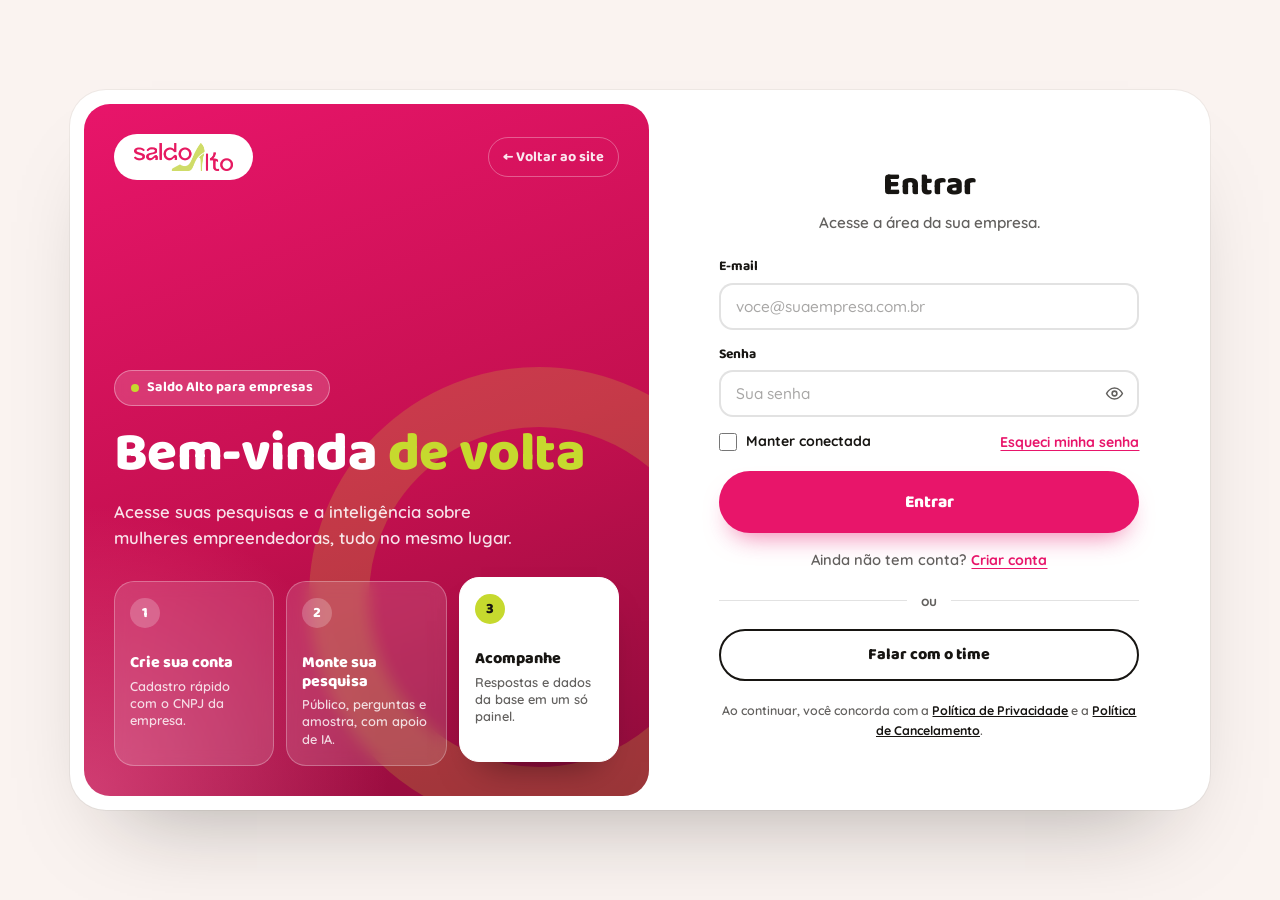
==== criar-pesquisa.html @ 434a43e1 "Área da empresa: login, cadastro, painel e wizard Área da empresa: login, cadastro, painel e wizard" ====
<!DOCTYPE html>
<html lang="pt-BR">
<head>
<meta charset="UTF-8">
<meta name="viewport" content="width=device-width, initial-scale=1.0">
<title>Criar pesquisa — Saldo Alto para Empresas</title>
<meta name="description" content="Monte sua pesquisa com mulheres empreendedoras em poucos passos: objetivo, público, amostra, perguntas e materiais.">
<link rel="preconnect" href="https://fonts.googleapis.com">
<link rel="preconnect" href="https://fonts.gstatic.com" crossorigin>
<link href="https://fonts.googleapis.com/css2?family=Baloo+2:wght@500;600;700;800&family=Quicksand:wght@400;500;600;700&display=swap" rel="stylesheet">
<link rel="stylesheet" href="sa-app.css">
<style>
  :root{
    --pink:#E8156A; --pink-dark:#C4104F; --pink-soft:rgba(232,21,106,0.08); --pink-tint:#FDEBF3;
    --lime:#C6D92E; --lime-dark:#A9BC1F; --lime-soft:rgba(198,217,46,0.22);
    --cream:#FAF3F0; --card:#FFFFFF; --ink:#171512; --ink-soft:rgba(23,21,18,0.68); --line:rgba(23,21,18,0.1);
    --display:'Baloo 2',sans-serif; --body:'Quicksand',sans-serif; --radius:22px;
    --shadow:0 14px 30px -20px rgba(23,21,18,0.22);
    --topbar-h:65px;
  }
  *{box-sizing:border-box; margin:0; padding:0;}
  html{scroll-behavior:smooth;}
  body{background:var(--cream); color:var(--ink); font-family:var(--body); font-weight:500; line-height:1.55; -webkit-font-smoothing:antialiased;}
  img,svg{display:block; max-width:100%;}
  button{font-family:inherit; color:inherit; cursor:pointer;}
  input,textarea,select{font-family:inherit; color:inherit;}
  a{color:inherit;}
  .ic{width:1.15em; height:1.15em; flex-shrink:0;}
  :focus-visible{outline:3px solid var(--lime-dark); outline-offset:2px;}
  @media (prefers-reduced-motion: reduce){ *{animation-duration:0.001ms !important; animation-iteration-count:1 !important; transition-duration:0.001ms !important; scroll-behavior:auto !important;} }

  /* ---------- botões (mesmo padrão das landings) ---------- */
  .btn-primary{background:var(--pink); color:#fff; font-family:var(--display); font-weight:700; font-size:1.02rem; padding:14px 28px; border:none; border-radius:100px; text-decoration:none; display:inline-flex; align-items:center; justify-content:center; gap:8px; transition:transform .15s, background .2s, opacity .2s; box-shadow:0 10px 24px -10px rgba(232,21,106,0.55);}
  .btn-primary:hover:not(:disabled){background:var(--pink-dark); transform:translateY(-2px);}
  .btn-primary:disabled{opacity:.38; cursor:not-allowed; box-shadow:none;}
  .btn-ghost{background:transparent; border:2px solid var(--ink); color:var(--ink); font-family:var(--display); font-weight:700; font-size:1rem; padding:11px 24px; border-radius:100px; text-decoration:none; display:inline-flex; align-items:center; gap:8px; transition:background .2s, color .2s;}
  .btn-ghost:hover{background:var(--ink); color:var(--cream);}
  .btn-quiet{background:none; border:none; font-family:var(--display); font-weight:700; font-size:.95rem; color:var(--ink-soft); padding:8px 10px; border-radius:100px; display:inline-flex; align-items:center; gap:6px; transition:color .2s, background .2s;}
  .btn-quiet:hover{color:var(--pink); background:var(--pink-soft);}
  .btn-ai{background:var(--ink); color:var(--lime); font-family:var(--display); font-weight:700; font-size:.98rem; padding:12px 22px; border:none; border-radius:100px; display:inline-flex; align-items:center; gap:8px; transition:transform .15s, box-shadow .2s;}
  .btn-ai:hover:not(:disabled){transform:translateY(-2px); box-shadow:0 12px 22px -12px rgba(23,21,18,.6);}
  .btn-ai:disabled{opacity:.45; cursor:not-allowed;}
  .btn-sm{font-size:.86rem; padding:8px 16px;}
  .spin{width:1.1em; height:1.1em; border-radius:50%; border:2.5px solid currentColor; border-right-color:transparent; animation:spin .7s linear infinite; flex-shrink:0;}
  @keyframes spin{to{transform:rotate(360deg);}}

  /* ---------- topbar ---------- */
  .topbar{position:sticky; top:0; z-index:40; background:rgba(252,241,236,0.92); backdrop-filter:blur(8px); border-bottom:1px solid var(--line);}
  .topbar .in{max-width:1280px; margin:0 auto; padding:13px 28px; display:flex; align-items:center; justify-content:space-between; gap:16px; min-height:var(--topbar-h);}
  .logo-img{height:34px; width:auto;}
  .top-right{display:flex; align-items:center; gap:12px;}
  .top-left{display:flex; align-items:center; gap:10px; min-width:0;}
  .top-back{white-space:nowrap; text-decoration:none;}
  [hidden]{display:none !important;}
  .sync{font-size:.8rem; font-weight:700; color:var(--ink-soft); white-space:nowrap;}
  .sync[data-k="offline"]{color:var(--pink-dark);}
  .perm-note{margin-top:20px; background:var(--pink-soft); border-radius:16px; padding:14px 18px; font-weight:700; font-size:.94rem;}
  @media (max-width:760px){ .top-back,.sync,.demo-pill{display:none !important;} #saveExitTop{padding:8px;} }
  .demo-pill{font-family:var(--display); font-weight:700; font-size:.78rem; background:var(--lime); color:var(--ink); border-radius:100px; padding:5px 12px; cursor:help; white-space:nowrap;}

  /* ---------- layout ---------- */
  .layout{max-width:1280px; margin:0 auto; min-height:calc(100vh - var(--topbar-h));}
  /* ---------- barra de progresso (topo, desktop e celular) ---------- */
  .mprog{position:sticky; top:var(--topbar-h); z-index:30; background:rgba(252,241,236,.96); backdrop-filter:blur(8px); border-bottom:1px solid var(--line);}
  .mprog-in{max-width:884px; margin:0 auto; padding:12px 52px 14px;}
  .mprog-top{display:flex; justify-content:space-between; align-items:center; gap:12px; font-size:.95rem; font-weight:700;}
  .mprog-top .eyebrow{margin:0; padding:5px 14px; font-size:.85rem;}
  .pct{font-family:var(--display); font-weight:800; font-size:1.25rem; line-height:1; color:var(--pink);}
  .mprog-r{display:flex; align-items:baseline; gap:10px;}
  .mprog-r .btn-quiet{font-size:.8rem; padding:2px 8px; opacity:.75;}
  .segs{display:grid; grid-template-columns:repeat(5,1fr); gap:6px; margin-top:9px;}
  .segs button{height:8px; padding:0; border:none; border-radius:100px; background:rgba(23,21,18,.1); transition:background .25s;}
  .segs button:not(:disabled){cursor:pointer;}
  .segs button:not(:disabled):hover{background:rgba(232,21,106,.45);}
  .segs button:disabled{cursor:default;}
  .segs button.done{background:var(--lime-dark);}
  .segs button.cur{background:var(--pink);}

  .main{padding:40px 52px 28px; max-width:884px; margin:0 auto; min-width:0; display:flex; flex-direction:column; min-height:calc(100vh - var(--topbar-h) - 58px);}
  .stage{flex:1; width:100%; max-width:780px;}
  .stage:focus,.stage:focus-visible{outline:none;}
  .stage.enter{animation:stageIn .38s cubic-bezier(.2,.8,.2,1);}
  @keyframes stageIn{from{opacity:0; transform:translateY(14px);} to{opacity:1; transform:none;}}
  .footbar{position:sticky; bottom:0; margin-top:36px; padding:16px 0 22px; background:linear-gradient(to top,var(--cream) 72%,rgba(250,243,240,0)); max-width:780px; width:100%; z-index:20;}
  .footbar .row{display:flex; align-items:center; justify-content:space-between; gap:14px;}
  .foot-hint{font-size:.86rem; font-weight:600; color:var(--ink-soft); text-align:right; flex:1;}
  .foot-actions{display:flex; align-items:center; gap:10px; flex-shrink:0;}
  .foot-hint-m{display:none;}

  /* ---------- cabeçalho de etapa ---------- */
  .eyebrow{display:inline-block; font-family:var(--display); font-weight:700; font-size:.88rem; border-radius:100px; padding:6px 16px; margin-bottom:18px; background:var(--lime); color:var(--ink);}
  .step-title{font-family:var(--display); font-weight:800; font-size:clamp(1.8rem,3.4vw,2.5rem); line-height:1.12; max-width:680px;}
  .step-title .accent{color:var(--pink);}
  .step-sub{margin-top:12px; font-size:1.05rem; color:var(--ink-soft); max-width:600px; font-weight:500;}
  .step-body{margin-top:30px;}
  .head-row{display:flex; justify-content:space-between; align-items:flex-start; gap:18px; flex-wrap:wrap;}
  .avail-pill{display:inline-flex; align-items:center; gap:8px; background:var(--card); border:1px solid var(--line); border-radius:100px; padding:8px 16px; font-weight:700; font-size:.88rem; box-shadow:var(--shadow); white-space:nowrap;}
  .avail-pill .ic{color:var(--pink);}
  .avail-pill b{font-family:var(--display); font-weight:800; font-size:1.05rem;}
  .section-label{font-family:var(--display); font-weight:700; font-size:1.05rem; margin:0 0 4px;}
  .section-hint{font-size:.88rem; color:var(--ink-soft); font-weight:600; margin-bottom:12px;}
  .block{margin-top:30px;}
  .block:first-child{margin-top:0;}

  /* ---------- objetivo ---------- */
  .textarea-wrap{position:relative;}
  .textarea-big{width:100%; min-height:150px; border:2px solid var(--line); border-radius:22px; padding:22px 24px 40px; font-family:var(--body); font-weight:600; font-size:1.06rem; line-height:1.6; background:var(--card); resize:vertical; outline:none; transition:border-color .2s, box-shadow .2s;}
  .textarea-big:focus{border-color:var(--pink); box-shadow:0 0 0 5px var(--pink-soft);}
  .textarea-big::placeholder{color:rgba(23,21,18,.38); font-weight:500;}
  .counter{position:absolute; right:20px; bottom:14px; font-size:.78rem; font-weight:700; color:var(--ink-soft); pointer-events:none;}
  .ai-box{margin-top:0; display:flex; align-items:center; justify-content:space-between; gap:18px; flex-wrap:wrap; background:var(--lime-soft); border:1px dashed var(--lime-dark); border-radius:22px; padding:20px 24px;}
  .ai-box > div:first-child{flex:1 1 300px; min-width:0;}
  .ai-box h4{font-family:var(--display); font-weight:700; font-size:1.05rem;}
  .ai-box p{font-size:.9rem; color:var(--ink-soft); font-weight:600;}
  .ai-done{margin-top:14px; display:flex; align-items:center; gap:10px; font-weight:700; font-size:.92rem; color:var(--ink);}
  .ai-done .ic{color:var(--lime-dark);}

  /* ---------- cartões selecionáveis ---------- */
  .opt-grid{display:grid; grid-template-columns:repeat(auto-fill,minmax(196px,1fr)); gap:14px;}
  .opt-grid.sm{grid-template-columns:repeat(auto-fill,minmax(132px,1fr)); gap:10px;}
  .opt{position:relative; text-align:left; background:var(--card); border:2px solid var(--line); border-radius:20px; padding:18px 16px; display:flex; flex-direction:column; align-items:flex-start; gap:12px; min-height:112px; font-family:var(--display); font-weight:700; font-size:1rem; line-height:1.25; transition:border-color .18s, background .18s, transform .18s, box-shadow .18s;}
  .opt:hover{border-color:rgba(232,21,106,.45); transform:translateY(-2px);}
  .opt-ic{width:42px; height:42px; border-radius:14px; background:var(--pink-soft); color:var(--pink); display:flex; align-items:center; justify-content:center; font-size:1.25rem; transition:all .18s;}
  .opt-check{position:absolute; top:12px; right:12px; width:24px; height:24px; border-radius:50%; border:2px solid var(--line); background:#fff; color:#fff; display:flex; align-items:center; justify-content:center; font-size:.85rem; transition:all .18s;}
  .opt-check .ic{opacity:0; transform:scale(.4); transition:all .18s;}
  .opt[aria-checked="true"], .opt[aria-pressed="true"]{border-color:var(--pink); background:var(--pink-tint); box-shadow:0 14px 26px -16px rgba(232,21,106,.55);}
  .opt[aria-checked="true"] .opt-check{background:var(--pink); border-color:var(--pink);}
  .opt[aria-checked="true"] .opt-check .ic{opacity:1; transform:scale(1);}
  .opt[aria-checked="true"] .opt-ic{background:var(--pink); color:#fff;}
  .opt.sm{min-height:0; flex-direction:row; align-items:center; padding:13px 44px 13px 16px; font-size:.95rem; border-radius:16px;}
  .opt.sm .opt-check{top:50%; transform:translateY(-50%); right:12px; width:22px; height:22px;}
  .opt.dashed{border-style:dashed; color:var(--ink-soft); background:transparent; justify-content:center; align-items:center; text-align:center;}
  .opt.dashed:hover{color:var(--pink);}
  .toolbar{display:flex; align-items:center; justify-content:space-between; gap:12px; flex-wrap:wrap; margin-bottom:14px;}
  .toolbar .count{font-size:.9rem; font-weight:700; color:var(--ink-soft);}
  .chips{display:flex; flex-wrap:wrap; gap:8px;}
  .chip{display:inline-flex; align-items:center; gap:6px; background:var(--card); border:1px solid var(--line); border-radius:100px; padding:6px 8px 6px 14px; font-weight:700; font-size:.88rem;}
  .chip button{width:22px; height:22px; border-radius:50%; border:none; background:var(--pink-soft); color:var(--pink); display:flex; align-items:center; justify-content:center; font-size:.8rem;}
  .chip.plain{padding:6px 14px; background:var(--pink-soft); border-color:transparent; color:var(--pink-dark);}
  .inline-field{margin-top:16px; background:var(--card); border:2px solid var(--line); border-radius:20px; padding:18px 20px;}
  .inline-field label{display:block; font-family:var(--display); font-weight:700; font-size:.92rem; margin-bottom:8px;}
  .inline-row{display:flex; gap:10px;}
  .field{flex:1; min-width:0; font-weight:600; font-size:.98rem; background:#fff; border:2px solid var(--line); border-radius:14px; padding:11px 14px; outline:none; transition:border-color .2s;}
  .field:focus{border-color:var(--pink);}
  .field.invalid{border-color:var(--pink-dark); background:rgba(232,21,106,.05);}
  .note{margin-top:22px; display:flex; gap:10px; align-items:flex-start; font-size:.9rem; font-weight:600; color:var(--ink-soft); background:var(--card); border:1px solid var(--line); border-radius:16px; padding:14px 16px;}
  .note .ic{color:var(--pink); margin-top:2px;}

  /* ---------- material (etapa Objetivo) ---------- */
  .choice-row{display:grid; grid-template-columns:1fr 1fr; gap:12px;}
  .choice{position:relative; text-align:left; background:var(--card); border:2px solid var(--line); border-radius:18px; padding:14px 16px 14px 52px; font-family:var(--display); font-weight:700; font-size:1rem; line-height:1.25; transition:border-color .18s, background .18s, box-shadow .18s;}
  .choice small{display:block; font-family:var(--body); font-weight:600; font-size:.82rem; color:var(--ink-soft); margin-top:2px;}
  .choice .radio{position:absolute; left:16px; top:16px; margin:0;}
  .choice:hover{border-color:rgba(232,21,106,.45);}
  .choice[aria-checked="true"]{border-color:var(--pink); background:var(--pink-tint); box-shadow:0 14px 26px -18px rgba(232,21,106,.55);}
  .choice[aria-checked="true"] .radio{border-color:var(--pink); background:var(--pink);}
  .choice[aria-checked="true"] .radio i{transform:scale(1);}
  .mat-panel{margin-top:14px; background:var(--card); border:1px solid var(--line); border-radius:22px; padding:20px 20px 22px; display:flex; flex-direction:column; gap:16px;}
  .mat-panel label.lbl{display:block; font-family:var(--display); font-weight:700; font-size:.9rem; margin-bottom:6px;}
  .mat-hint{margin-top:12px; display:flex; align-items:center; justify-content:space-between; gap:12px; flex-wrap:wrap; background:var(--lime-soft); border:1px dashed var(--lime-dark); border-radius:16px; padding:12px 16px; font-weight:700; font-size:.9rem;}
  .mat-hint[hidden]{display:none;}
  .drops.sm{gap:12px;}
  .drops.sm .drop{padding:18px 14px; font-size:1rem; flex-direction:row; justify-content:center; gap:12px; text-align:left;}
  .drops.sm .drop .big{width:44px; height:44px; font-size:1.3rem; margin:0; border-radius:14px;}
  .drops.sm .drop span.t{display:flex; flex-direction:column;}
  .media-grid.sm{grid-template-columns:repeat(auto-fill,minmax(170px,1fr)); margin-top:0;}
  .media-grid.sm .mthumb{height:112px;}
  .mat-ai{margin-top:14px; display:flex; flex-direction:column; gap:10px;}
  .mat-ai-row{display:flex; align-items:center; gap:12px; background:var(--card); border:1px solid var(--line); border-radius:16px; padding:8px 12px 8px 8px;}
  .mat-ai-row .th{width:52px; height:52px; border-radius:12px; overflow:hidden; background:var(--cream); flex-shrink:0; display:flex; align-items:center; justify-content:center; color:var(--ink-soft);}
  .mat-ai-row .th img,.mat-ai-row .th video{width:100%; height:100%; object-fit:cover;}
  .mat-ai-row .nm{flex:1; min-width:0; font-weight:700; font-size:.9rem; overflow:hidden; text-overflow:ellipsis; white-space:nowrap;}
  .mat-ai-row .nm small{display:block; font-weight:600; font-size:.78rem; color:var(--ink-soft);}
  .mat-ai-row .btn-ai{font-size:.82rem; padding:9px 14px;}

  /* ---------- público (tela única) ---------- */
  .card-sec{background:var(--card); border:1px solid var(--line); border-radius:24px; padding:20px 22px 22px; box-shadow:var(--shadow);}
  .card-sec + .card-sec{margin-top:16px;}
  .sec-head{display:flex; align-items:center; justify-content:space-between; gap:12px; flex-wrap:wrap; margin-bottom:14px;}
  .sec-title{display:flex; align-items:center; gap:10px; font-family:var(--display); font-weight:800; font-size:1.12rem;}
  .sec-num{width:28px; height:28px; border-radius:50%; background:var(--pink-soft); color:var(--pink); display:flex; align-items:center; justify-content:center; font-size:.9rem; flex-shrink:0;}
  .sec-tag{font-family:var(--display); font-weight:700; font-size:.74rem; border-radius:100px; padding:3px 11px; background:var(--cream); color:var(--ink-soft);}
  .sec-tag.req{background:var(--pink-soft); color:var(--pink-dark);}
  .cchips{display:flex; flex-wrap:wrap; gap:8px;}
  .cchip{display:inline-flex; align-items:center; gap:8px; background:#fff; border:2px solid var(--line); border-radius:100px; padding:8px 14px 8px 12px; font-family:var(--display); font-weight:700; font-size:.9rem; line-height:1.2; transition:border-color .18s, background .18s;}
  .cchip:hover{border-color:rgba(232,21,106,.45);}
  .cchip .cb{width:18px; height:18px; border-radius:50%; border:2px solid var(--line); background:#fff; color:#fff; display:flex; align-items:center; justify-content:center; font-size:.7rem; flex-shrink:0; transition:all .18s;}
  .cchip .cb .ic{opacity:0; transform:scale(.4); transition:all .18s;}
  .cchip[aria-checked="true"],.cchip.custom{border-color:var(--pink); background:var(--pink-tint);}
  .cchip[aria-checked="true"] .cb,.cchip.custom .cb{background:var(--pink); border-color:var(--pink);}
  .cchip[aria-checked="true"] .cb .ic,.cchip.custom .cb .ic{opacity:1; transform:scale(1);}
  .cchip.dashed{border-style:dashed; color:var(--ink-soft); background:transparent;}
  .cchip.dashed:hover{color:var(--pink);}
  .cchip .x{width:20px; height:20px; border:none; border-radius:50%; background:var(--pink-soft); color:var(--pink); display:flex; align-items:center; justify-content:center; font-size:.75rem; margin-left:2px;}
  .cchip.custom{padding-right:8px;}
  .pf-grid{display:grid; grid-template-columns:1fr 1fr; gap:14px; align-items:start;}
  .pf{background:var(--cream); border-radius:18px; padding:16px 16px 14px; min-width:0;}
  .pf.full{grid-column:1 / -1;}
  .pf-head{display:flex; align-items:center; justify-content:space-between; gap:8px; min-height:26px;}
  .pf-label{font-family:var(--display); font-weight:700; font-size:.98rem;}
  .pair{display:grid; grid-template-columns:1fr 1fr; gap:10px; margin-top:10px;}
  .pair label{display:block; font-weight:700; font-size:.78rem; color:var(--ink-soft); margin-bottom:4px;}
  .affix{position:relative;}
  .affix .field{width:100%; padding-left:14px;}
  .affix.pre .field{padding-left:42px;}
  .affix.suf .field{padding-right:52px;}
  .affix .pre-t,.affix .suf-t{position:absolute; top:50%; transform:translateY(-50%); font-weight:700; font-size:.85rem; color:var(--ink-soft); pointer-events:none;}
  .affix .pre-t{left:14px;}
  .affix .suf-t{right:14px;}
  .pf-note{font-size:.8rem; font-weight:600; color:var(--ink-soft); margin-top:8px; line-height:1.4;}
  .pf-note b{color:var(--ink);}
  .pf-note.err{color:var(--pink-dark); font-weight:700;}
  .dd{position:relative; margin-top:10px;}
  .dd-btn{width:100%; display:flex; align-items:center; justify-content:space-between; gap:8px; background:#fff; border:2px solid var(--line); border-radius:14px; padding:11px 14px; font-weight:700; font-size:.95rem; text-align:left; transition:border-color .18s;}
  .dd-btn:hover,.dd-btn[aria-expanded="true"]{border-color:var(--pink);}
  .dd-btn .ic{transition:transform .2s; color:var(--ink-soft);}
  .dd-btn[aria-expanded="true"] .ic{transform:rotate(180deg);}
  .stage:has(.dd-panel){position:relative; z-index:25;}   /* a lista aberta fica acima da barra Voltar/Continuar */
  .dd-panel{position:absolute; left:0; right:0; top:calc(100% + 6px); z-index:15; background:#fff; border:1px solid var(--line); border-radius:16px; box-shadow:0 20px 40px -16px rgba(23,21,18,.35); padding:6px;}
  .dd-list{max-height:250px; overflow-y:auto; display:flex; flex-direction:column;}
  .dd-opt{display:flex; align-items:center; gap:10px; width:100%; border:none; background:none; text-align:left; padding:9px 10px; border-radius:11px; font-weight:700; font-size:.9rem;}
  .dd-opt:hover{background:var(--pink-soft);}
  .dd-opt .bx{width:20px; height:20px; border-radius:6px; border:2px solid rgba(23,21,18,.25); background:#fff; color:#fff; display:flex; align-items:center; justify-content:center; font-size:.8rem; flex-shrink:0; transition:all .15s;}
  .dd-opt .bx .ic{opacity:0;}
  .dd-opt[aria-selected="true"] .bx{background:var(--pink); border-color:var(--pink);}
  .dd-opt[aria-selected="true"] .bx .ic{opacity:1;}
  .dd-foot{display:flex; justify-content:space-between; align-items:center; gap:8px; padding:6px 4px 2px; border-top:1px solid var(--line); margin-top:4px;}
  .pf .chips{margin-top:10px;}
  .pf .chip{font-size:.82rem; padding:4px 6px 4px 12px;}
  .pf textarea.field{width:100%; min-height:84px; resize:vertical; margin-top:10px; display:block;}
  .kv{display:flex; flex-direction:column; gap:3px; margin-top:6px;}
  .kv div{font-family:var(--body); font-weight:600; font-size:.95rem; color:var(--ink);}
  .kv b{font-family:var(--display); font-weight:700; color:var(--ink-soft); margin-right:4px;}

  /* ---------- amostra ---------- */
  .modes{display:grid; grid-template-columns:1fr 1fr; gap:16px; align-items:stretch;}
  .mode{background:var(--card); border:2px solid var(--line); border-radius:24px; padding:22px 22px 24px; display:flex; flex-direction:column; gap:14px; transition:border-color .18s, background .18s, box-shadow .18s;}
  .mode.sel{border-color:var(--pink); background:var(--pink-tint); box-shadow:0 16px 28px -18px rgba(232,21,106,.55);}
  .mode-head{display:flex; gap:14px; align-items:flex-start; background:none; border:none; text-align:left; width:100%; padding:0;}
  .radio{width:24px; height:24px; border-radius:50%; border:2px solid rgba(23,21,18,.25); background:#fff; flex-shrink:0; display:flex; align-items:center; justify-content:center; margin-top:2px; transition:all .18s;}
  .radio i{width:10px; height:10px; border-radius:50%; background:#fff; transform:scale(0); transition:transform .18s;}
  .mode.sel .radio{border-color:var(--pink); background:var(--pink);}
  .mode.sel .radio i{transform:scale(1);}
  .mode-title{font-family:var(--display); font-weight:800; font-size:1.12rem; line-height:1.2;}
  .mode-desc{font-size:.9rem; color:var(--ink-soft); font-weight:600; margin-top:4px;}
  .stepper{display:flex; align-items:center; gap:10px;}
  .stepper button{width:44px; height:44px; border-radius:14px; border:2px solid var(--line); background:#fff; font-size:1.3rem; font-weight:800; display:flex; align-items:center; justify-content:center;}
  .stepper button:hover{border-color:var(--pink); color:var(--pink);}
  .num-input{width:110px; text-align:center; font-family:var(--display); font-weight:800; font-size:1.5rem; border:2px solid var(--line); border-radius:14px; padding:6px 8px; background:#fff; outline:none;}
  .num-input:focus{border-color:var(--pink);}
  .num-input.invalid{border-color:var(--pink-dark);}
  .stepper span{font-weight:700; color:var(--ink-soft);}
  .prec{display:flex; flex-direction:column; gap:8px;}
  .prec button{display:flex; justify-content:space-between; align-items:center; gap:10px; background:#fff; border:2px solid var(--line); border-radius:14px; padding:9px 14px; font-weight:700; font-size:.9rem; text-align:left; transition:all .18s;}
  .prec button small{font-weight:600; color:var(--ink-soft); font-size:.8rem;}
  .prec button[aria-checked="true"]{border-color:var(--pink); background:#fff; box-shadow:inset 0 0 0 1px var(--pink);}
  .result{margin-top:24px; background:var(--card); border:1px solid var(--line); border-radius:26px; padding:26px 26px 24px; box-shadow:var(--shadow);}
  .result-grid{display:grid; grid-template-columns:1fr 1fr; gap:14px;}
  .metric{border-radius:18px; padding:16px 18px; background:var(--cream);}
  .metric.hl{background:var(--ink); color:var(--cream);}
  .metric .lbl{font-size:.8rem; font-weight:700; text-transform:uppercase; letter-spacing:.04em; opacity:.7; font-family:var(--display);}
  .metric .val{font-family:var(--display); font-weight:800; font-size:2.3rem; line-height:1.1; margin-top:4px;}
  .metric.hl .val{color:var(--lime);}
  .metric .val small{font-size:.95rem; font-weight:700; opacity:.75; margin-left:4px;}
  .result-msg{margin-top:16px; display:flex; gap:10px; align-items:flex-start; font-weight:700; font-size:.98rem;}
  .result-msg .ic{color:var(--lime-dark); margin-top:2px;}
  .cmp{margin-top:18px; display:flex; flex-direction:column; gap:12px;}
  .cmp-row .top{display:flex; justify-content:space-between; font-size:.85rem; font-weight:700; margin-bottom:5px;}
  .cmp-row .top span:last-child{font-family:var(--display); font-weight:800;}
  .track{height:14px; border-radius:100px; background:rgba(23,21,18,.07); overflow:hidden;}
  .track i{display:block; height:100%; border-radius:100px; transition:width .6s cubic-bezier(.2,.8,.2,1);}
  .track i.need{background:var(--pink);}
  .track i.have{background:var(--lime-dark);}
  .fine{font-size:.8rem; color:var(--ink-soft); font-weight:600; margin-top:14px;}
  .warn{margin-top:18px; display:flex; gap:12px; align-items:flex-start; background:var(--pink-soft); border:2px solid var(--pink); border-radius:18px; padding:16px 18px;}
  .warn > .ic{color:var(--pink); font-size:1.3rem; margin-top:1px;}
  .warn p{font-weight:700; font-size:.95rem; flex:1;}
  .warn-row{display:flex; gap:14px; align-items:center; flex-wrap:wrap; flex:1; justify-content:space-between;}

  /* ---------- perguntas ---------- */
  .q-section{margin-top:30px;}
  .q-section h3{font-family:var(--display); font-weight:800; font-size:1.15rem; display:flex; align-items:center; gap:8px; flex-wrap:wrap;}
  .q-section h3 .badge{font-size:.75rem; background:var(--ink); color:var(--lime); border-radius:100px; padding:3px 11px; display:inline-flex; align-items:center; gap:5px;}
  .q-head{display:flex; justify-content:space-between; align-items:center; gap:12px; flex-wrap:wrap; margin-bottom:14px;}
  .q-list{display:flex; flex-direction:column; gap:14px;}
  .qcard{position:relative; background:var(--card); border:2px solid var(--line); border-radius:22px; padding:20px 20px 18px; display:flex; gap:16px; box-shadow:var(--shadow);}
  .qcard.sug{border-style:dashed; border-color:var(--lime-dark); background:#FCFDF3; box-shadow:none;}
  .qcard.editing{border-color:var(--pink); box-shadow:0 0 0 5px var(--pink-soft);}
  .qnum{font-family:var(--display); font-weight:800; font-size:1.05rem; color:var(--pink); width:34px; height:34px; border-radius:50%; background:var(--pink-soft); display:flex; align-items:center; justify-content:center; flex-shrink:0;}
  .qcard.sug .qnum{background:var(--lime); color:var(--ink);}
  .qbody{flex:1; min-width:0;}
  .qtext{font-family:var(--display); font-weight:700; font-size:1.1rem; line-height:1.3;}
  .qtype{display:inline-flex; align-items:center; gap:6px; margin-top:8px; font-size:.8rem; font-weight:700; color:var(--ink-soft); background:var(--cream); border-radius:100px; padding:4px 12px;}
  .qsrc{display:inline-flex; align-items:center; gap:5px; margin-left:6px; font-size:.75rem; font-weight:700; color:var(--ink); background:var(--lime-soft); border-radius:100px; padding:3px 10px;}
  .qprev{margin-top:12px; display:flex; flex-direction:column; gap:6px; font-size:.9rem; font-weight:600; color:var(--ink-soft);}
  .qprev .pv{display:flex; align-items:center; gap:9px;}
  .qprev .pv i{width:15px; height:15px; border:2px solid rgba(23,21,18,.25); flex-shrink:0; border-radius:50%;}
  .qprev .pv i.sq{border-radius:5px;}
  .qprev .pv b{font-family:var(--display); color:var(--pink); width:16px;}
  .qprev .more{font-size:.8rem; opacity:.75;}
  .fake-input{border:2px dashed var(--line); border-radius:12px; padding:9px 14px; font-size:.86rem; color:rgba(23,21,18,.4);}
  .scale-row{display:flex; gap:6px; flex-wrap:wrap;}
  .scale-row span{min-width:30px; height:30px; padding:0 6px; border-radius:10px; border:2px solid var(--line); display:flex; align-items:center; justify-content:center; font-family:var(--display); font-weight:800; font-size:.82rem; color:var(--ink);}
  .scale-lbl{display:flex; justify-content:space-between; font-size:.78rem; margin-top:4px;}
  .yn{display:flex; gap:8px;}
  .yn span{padding:6px 22px; border-radius:100px; border:2px solid var(--line); font-family:var(--display); font-weight:700; color:var(--ink);}
  .slider{height:6px; border-radius:100px; background:rgba(23,21,18,.12); position:relative; margin:10px 6px 4px;}
  .slider::after{content:""; position:absolute; left:40%; top:-6px; width:18px; height:18px; border-radius:50%; background:var(--pink); box-shadow:0 0 0 4px var(--pink-soft);}
  .qact{display:flex; align-items:flex-start; gap:4px; flex-shrink:0; position:relative;}
  .icon-btn{width:36px; height:36px; border-radius:12px; border:none; background:none; display:flex; align-items:center; justify-content:center; font-size:1.1rem; color:var(--ink-soft); transition:all .18s;}
  .icon-btn:hover{background:var(--pink-soft); color:var(--pink);}
  .btn-mini{display:inline-flex; align-items:center; gap:6px; font-family:var(--display); font-weight:700; font-size:.85rem; padding:7px 14px; border-radius:100px; border:2px solid var(--line); background:#fff; transition:all .18s;}
  .btn-mini:hover{border-color:var(--pink); color:var(--pink);}
  .btn-mini.solid{background:var(--pink); color:#fff; border-color:var(--pink);}
  .btn-mini.solid:hover{background:var(--pink-dark); color:#fff;}
  .btn-mini.danger:hover{border-color:var(--pink-dark); color:var(--pink-dark);}
  .menu{position:absolute; right:0; top:40px; background:#fff; border:1px solid var(--line); border-radius:16px; box-shadow:0 20px 40px -16px rgba(23,21,18,.35); padding:6px; min-width:172px; z-index:10;}
  .menu button{width:100%; display:flex; align-items:center; gap:10px; border:none; background:none; text-align:left; padding:9px 12px; border-radius:11px; font-weight:700; font-size:.9rem;}
  .menu button:hover{background:var(--pink-soft); color:var(--pink);}
  .menu button:disabled{opacity:.35; cursor:default;}
  .menu button:disabled:hover{background:none; color:inherit;}
  .sug-actions{display:flex; gap:8px; flex-wrap:wrap; margin-top:14px;}
  .add-q{width:100%; margin-top:14px; border:2px dashed rgba(232,21,106,.5); background:transparent; color:var(--pink); border-radius:20px; padding:16px; font-family:var(--display); font-weight:800; font-size:1rem; display:flex; align-items:center; justify-content:center; gap:8px; transition:background .2s;}
  .add-q:hover{background:var(--pink-soft);}
  .empty{border:2px dashed var(--line); border-radius:22px; padding:28px 20px; text-align:center; color:var(--ink-soft); font-weight:600;}
  .skeleton{height:96px; border-radius:22px; background:linear-gradient(90deg,rgba(23,21,18,.05),rgba(23,21,18,.1),rgba(23,21,18,.05)); background-size:200% 100%; animation:shimmer 1.2s infinite linear;}
  @keyframes shimmer{to{background-position:-200% 0;}}
  .editor{margin-top:2px; display:flex; flex-direction:column; gap:14px;}
  .editor label.lbl{display:block; font-family:var(--display); font-weight:700; font-size:.85rem; margin-bottom:6px;}
  .editor textarea{width:100%; min-height:70px; resize:vertical; font-weight:600; font-size:1rem; border:2px solid var(--line); border-radius:14px; padding:11px 14px; outline:none; background:#fff;}
  .editor textarea:focus{border-color:var(--pink);}
  .type-chips{display:flex; flex-wrap:wrap; gap:8px;}
  .tchip{display:inline-flex; align-items:center; gap:7px; padding:7px 13px; border-radius:100px; border:2px solid var(--line); background:#fff; font-weight:700; font-size:.84rem; transition:all .18s;}
  .tchip:hover{border-color:rgba(232,21,106,.5);}
  .tchip[aria-checked="true"]{border-color:var(--pink); background:var(--pink-tint); color:var(--pink-dark);}
  .opt-edit{display:flex; flex-direction:column; gap:8px;}
  .opt-edit .r{display:flex; gap:8px; align-items:center;}
  .opt-edit .r .field{padding:9px 12px;}
  .two{display:grid; grid-template-columns:1fr 1fr; gap:10px;}
  .three{display:grid; grid-template-columns:1fr 1fr 1fr; gap:10px;}
  .ed-foot{display:flex; justify-content:space-between; align-items:center; gap:10px; flex-wrap:wrap;}
  .ed-err{color:var(--pink-dark); font-weight:700; font-size:.85rem;}
  .type-grid{display:grid; grid-template-columns:repeat(auto-fill,minmax(160px,1fr)); gap:10px; margin-top:6px;}
  .type-grid .opt{min-height:0; padding:14px; gap:10px; font-size:.95rem;}
  .type-grid .opt small{font-family:var(--body); font-weight:600; font-size:.8rem; color:var(--ink-soft);}

  /* ---------- materiais ---------- */
  .drops{display:grid; grid-template-columns:1fr 1fr; gap:16px;}
  .drop{background:var(--card); border:2px dashed rgba(23,21,18,.22); border-radius:24px; padding:30px 20px; display:flex; flex-direction:column; align-items:center; text-align:center; gap:8px; transition:all .18s; font-family:var(--display); font-weight:800; font-size:1.1rem;}
  .drop:hover, .drop.over{border-color:var(--pink); background:var(--pink-tint); transform:translateY(-2px);}
  .drop .big{width:64px; height:64px; border-radius:20px; background:var(--pink-soft); color:var(--pink); display:flex; align-items:center; justify-content:center; font-size:1.9rem; margin-bottom:4px;}
  .drop small{font-family:var(--body); font-weight:600; font-size:.82rem; color:var(--ink-soft);}
  .media-grid{display:grid; grid-template-columns:repeat(auto-fill,minmax(230px,1fr)); gap:14px; margin-top:22px;}
  .mcard{background:var(--card); border:1px solid var(--line); border-radius:20px; overflow:hidden; box-shadow:var(--shadow); display:flex; flex-direction:column;}
  .mthumb{height:150px; background:var(--cream); display:flex; align-items:center; justify-content:center; color:var(--ink-soft); position:relative; overflow:hidden;}
  .mthumb img, .mthumb video{width:100%; height:100%; object-fit:cover;}
  .mthumb .kind{position:absolute; left:10px; top:10px; background:rgba(23,21,18,.78); color:#fff; border-radius:100px; padding:3px 10px; font-size:.72rem; font-weight:700; display:flex; align-items:center; gap:5px;}
  .mthumb .rm{position:absolute; right:8px; top:8px; width:30px; height:30px; border-radius:50%; border:none; background:rgba(255,255,255,.92); display:flex; align-items:center; justify-content:center; font-size:.9rem;}
  .mthumb .rm:hover{color:var(--pink);}
  .minfo{padding:12px 14px 14px; display:flex; flex-direction:column; gap:8px;}
  .mname{font-weight:700; font-size:.9rem; white-space:nowrap; overflow:hidden; text-overflow:ellipsis;}
  .msize{font-size:.78rem; font-weight:600; color:var(--ink-soft);}
  .mcard .btn-ai{font-size:.82rem; padding:9px 14px; justify-content:center;}
  .mdone{font-size:.82rem; font-weight:700; display:flex; align-items:center; gap:6px;}
  .mdone .ic{color:var(--lime-dark);}
  .link-btn{background:none; border:none; color:var(--pink); font-weight:800; text-decoration:underline; font-size:.85rem; padding:0;}

  /* ---------- revisão ---------- */
  .sum-grid{display:grid; grid-template-columns:repeat(2,1fr); gap:12px;}
  .sum{background:var(--card); border:1px solid var(--line); border-radius:18px; padding:16px 18px; position:relative;}
  .sum.wide{grid-column:1 / -1;}
  .sum .k{font-family:var(--display); font-weight:700; font-size:.8rem; text-transform:uppercase; letter-spacing:.04em; color:var(--ink-soft);}
  .sum .v{font-family:var(--display); font-weight:800; font-size:1.25rem; line-height:1.25; margin-top:2px;}
  .sum .v.txt{font-family:var(--body); font-weight:600; font-size:.96rem; color:var(--ink); display:-webkit-box; -webkit-line-clamp:3; -webkit-box-orient:vertical; overflow:hidden;}
  .sum .s{font-size:.84rem; font-weight:600; color:var(--ink-soft); margin-top:2px;}
  .sum .edit{position:absolute; top:12px; right:14px;}
  .price{margin-top:22px; background:var(--ink); color:var(--cream); border-radius:28px; padding:28px 28px 24px; position:relative; overflow:hidden;}
  .price::after{content:""; position:absolute; right:-40px; top:-40px; width:170px; height:170px; border-radius:50%; background:var(--pink); opacity:.9;}
  .price > *{position:relative; z-index:1;}
  .price .k{font-family:var(--display); font-weight:700; font-size:.85rem; text-transform:uppercase; letter-spacing:.04em; color:rgba(252,241,236,.65);}
  .price .amt{font-family:var(--display); font-weight:800; font-size:clamp(2.4rem,6vw,3.3rem); line-height:1.1; color:var(--lime); margin-top:4px;}
  .price .from{display:inline-block; margin-top:8px; font-weight:700; font-size:.92rem; background:rgba(252,241,236,.12); border-radius:100px; padding:4px 14px;}
  .price .fine{color:rgba(252,241,236,.62); max-width:480px;}
  .price .btn-quiet{color:var(--lime); margin-left:-10px; margin-top:8px;}
  .price .btn-quiet:hover{background:rgba(198,217,46,.15); color:var(--lime);}
  .bd{width:100%; border-collapse:collapse; margin-top:6px;}
  .bd td{padding:12px 0; border-bottom:1px solid var(--line); vertical-align:top; font-size:.95rem;}
  .bd td:last-child{text-align:right; font-family:var(--display); font-weight:800; white-space:nowrap; padding-left:14px;}
  .bd .t{font-family:var(--display); font-weight:700;}
  .bd .d{display:block; font-size:.84rem; font-weight:600; color:var(--ink-soft);}
  .bd tr.total td{border-bottom:none; font-size:1.15rem; padding-top:16px;}
  .bd tr.total td:last-child{color:var(--pink); font-size:1.4rem;}

  /* ---------- contratação ---------- */
  .form-grid{display:grid; grid-template-columns:1fr 1fr; gap:14px;}
  .form-grid .full{grid-column:1 / -1;}
  .ff label{display:block; font-family:var(--display); font-weight:700; font-size:.85rem; margin-bottom:6px;}
  .ff .field{width:100%;}
  .ff .err{display:none; color:var(--pink-dark); font-size:.78rem; font-weight:700; margin-top:4px;}
  .ff.invalid .err{display:block;}
  .ff.invalid .field{border-color:var(--pink-dark); background:rgba(232,21,106,.05);}
  .consent{display:flex; gap:10px; align-items:flex-start; background:var(--pink-soft); border-radius:14px; padding:14px 16px; margin-top:16px; font-size:.86rem; font-weight:600;}
  .consent input{margin-top:3px; width:18px; height:18px; accent-color:var(--pink); flex-shrink:0;}
  .consent a{color:var(--pink); font-weight:700; text-decoration:underline;}
  .done-hero{text-align:center; padding:26px 0 8px;}
  .done-badge{width:84px; height:84px; border-radius:50%; background:var(--lime); color:var(--ink); display:flex; align-items:center; justify-content:center; font-size:2.4rem; margin:0 auto 18px; animation:pop .5s both;}
  @keyframes pop{0%{transform:scale(.3);} 70%{transform:scale(1.12);} 100%{transform:scale(1);}}
  .done-actions{display:flex; gap:12px; justify-content:center; flex-wrap:wrap; margin-top:24px;}

  /* ---------- modal / toast ---------- */
  .modal-overlay{position:fixed; inset:0; background:rgba(23,21,18,.55); backdrop-filter:blur(2px); display:none; align-items:center; justify-content:center; padding:20px; z-index:100;}
  .modal-overlay.open{display:flex; animation:fade .2s both;}
  @keyframes fade{from{opacity:0;} to{opacity:1;}}
  .modal-card{background:var(--cream); border-radius:28px; max-width:600px; width:100%; max-height:88vh; overflow-y:auto; position:relative; padding:34px 32px 28px; box-shadow:0 40px 80px -30px rgba(23,21,18,.5); animation:stageIn .3s both;}
  .modal-card h3{font-family:var(--display); font-weight:800; font-size:1.45rem; margin-bottom:6px; padding-right:34px;}
  .modal-card .msub{font-size:.95rem; color:var(--ink-soft); font-weight:600; margin-bottom:18px;}
  .modal-x{position:absolute; top:16px; right:16px; width:36px; height:36px; border-radius:50%; border:none; background:rgba(23,21,18,.06); display:flex; align-items:center; justify-content:center;}
  .modal-x:hover{background:rgba(23,21,18,.12);}
  .modal-actions{display:flex; gap:10px; justify-content:flex-end; flex-wrap:wrap; margin-top:22px;}
  .exp-list{display:flex; flex-direction:column; gap:10px;}
  .exp{display:flex; align-items:center; justify-content:space-between; gap:12px; text-align:left; background:#fff; border:2px solid var(--line); border-radius:16px; padding:14px 16px; font-weight:700; transition:all .18s; width:100%;}
  .exp:hover{border-color:var(--pink); background:var(--pink-tint);}
  .exp small{display:block; font-weight:600; color:var(--ink-soft); font-size:.82rem;}
  .exp b{font-family:var(--display); color:var(--pink); white-space:nowrap;}
  .toast{position:fixed; left:50%; bottom:96px; transform:translate(-50%,20px); background:var(--ink); color:var(--cream); padding:12px 22px; border-radius:100px; font-weight:700; font-size:.92rem; opacity:0; pointer-events:none; transition:all .3s; z-index:120; display:flex; align-items:center; gap:8px; max-width:calc(100vw - 32px);}
  .toast.show{opacity:1; transform:translate(-50%,0);}
  .toast .ic{color:var(--lime);}
  .sr{position:absolute; width:1px; height:1px; overflow:hidden; clip:rect(0 0 0 0); white-space:nowrap;}

  /* ---------- responsivo ---------- */
  @media (max-width:1100px){ .main{padding:36px 36px 28px;} .mprog-in{padding-left:36px; padding-right:36px;} }
  @media (max-width:900px){
    .mprog-in{padding:10px 20px 12px;}
    .mprog-top{font-size:.88rem;} .pct{font-size:1.15rem;}
    .main{padding:28px 20px 20px;}
    .footbar{position:fixed; left:0; right:0; bottom:0; max-width:none; margin:0; padding:12px 16px calc(12px + env(safe-area-inset-bottom)); background:rgba(250,243,240,.97); border-top:1px solid var(--line);}
    .foot-hint{display:none;}
    .foot-hint-m{display:block; font-size:.8rem; font-weight:700; color:var(--ink-soft); text-align:center; margin-bottom:8px;}
    .footbar .row{justify-content:space-between;}
    .stage{padding-bottom:96px;}
    .toast{bottom:92px;}
  }
  @media (max-width:640px){
    .topbar .in{padding:11px 16px;}
    .logo-img{height:30px;}
    .demo-pill{display:none;}
    .modes,.drops,.result-grid,.sum-grid,.form-grid,.two,.choice-row,.pf-grid{grid-template-columns:1fr;}
    .card-sec{padding:18px 16px 18px;}
    .mat-panel{padding:16px 14px 18px;}
    .three{grid-template-columns:1fr;}
    .opt-grid{grid-template-columns:1fr 1fr; gap:10px;}
    .opt{padding:14px 12px; min-height:100px;}
    .opt.sm{grid-column:auto;}
    .opt-grid.sm{grid-template-columns:1fr 1fr;}
    .qcard{padding:16px 14px; gap:10px 12px; flex-wrap:wrap;}
    .qcard .qact{order:3; width:100%; justify-content:flex-end; margin-top:2px;}
    .qcard.editing .qnum{display:none;}
    .menu{top:38px;}
    .qnum{width:30px; height:30px; font-size:.95rem;}
    .btn-primary{padding:13px 22px;}
    .modal-card{padding:28px 20px 22px;}
    .metric .val{font-size:2rem;}
    .price{padding:24px 20px 20px;}
    .ai-box{padding:16px 18px;}
  }
</style>
</head>
<body>

<header class="topbar">
  <div class="in">
    <div class="top-left">
      <a href="painel.html#pesquisas" aria-label="Saldo Alto — voltar para Minhas pesquisas"><img src="logo-saldo-alto.png" alt="Saldo Alto" class="logo-img"></a>
      <a class="btn-quiet top-back" href="painel.html#pesquisas">← Minhas pesquisas</a>
    </div>
    <div class="top-right">
      <span class="sync" id="syncState" aria-live="polite"></span>
      <span class="demo-pill" id="demoPill" title="Nesta versão, IA, base de respondentes, preço e pagamento são simulados." hidden>Modo demonstração</span>
      <button class="btn-quiet" type="button" id="saveExitTop" data-action="save-exit"><svg class="ic" viewBox="0 0 24 24" fill="none" stroke="currentColor" stroke-width="2" stroke-linecap="round" stroke-linejoin="round" aria-hidden="true"><path d="M19 21H5a2 2 0 0 1-2-2V5a2 2 0 0 1 2-2h11l5 5v11a2 2 0 0 1-2 2z"/><path d="M17 21v-8H7v8"/><path d="M7 3v5h8"/></svg><span class="lbl-save">Salvar e sair</span></button>
      <span id="userSlot"></span>
    </div>
  </div>
</header>

<div class="mprog" id="mprogress" aria-label="Progresso da pesquisa"></div>

<div class="layout">
  <main class="main">
    <div class="stage" id="stage" tabindex="-1"></div>
    <div class="footbar" id="footbar"></div>
  </main>
</div>

<div class="modal-overlay" id="modal" role="dialog" aria-modal="true" aria-labelledby="modalTitle"><div class="modal-card" id="modalCard"></div></div>
<div class="toast" id="toast" role="status" aria-live="polite"></div>
<noscript><p style="padding:24px;font-weight:700">Ative o JavaScript para criar sua pesquisa.</p></noscript>
<script src="sa-app.js"></script>
<script>
/* =====================================================================
   SALDO ALTO — Criar pesquisa (wizard de campanha)
   Página estática (sem build). Tudo em um arquivo, organizado assim:

   1. Utilitários e ícones
   2. CONFIG + dados de domínio (nichos, filtros, tipos de pergunta)
   3. SERVICES  → camada de integração. HOJE TUDO É MOCK.
        Services.AI           → trocar por chamada a uma função de servidor (Claude API)
        Services.Respondents  → trocar pela base real de respondentes
        Services.Sampling     → cálculo de amostra (Cochran) — já é real, ajustar parâmetros
        Services.Pricing      → trocar pelo mecanismo real de precificação
        Services.Campaigns    → pagamento + criação/publicação da campanha
      A chave da API de IA NUNCA vai para o navegador: o front chama o seu backend.
   4. Estado + persistência (localStorage + IndexedDB para os arquivos)
   5. Componentes (funções que devolvem HTML):
        CampaignWizard, ProgressBar, ObjectiveStep (objetivo + MaterialSection),
        AudienceStep (nicho + perfil numa única tela), SampleSizeStep,
        QuestionBuilder (+ AIQuestionSuggestions), QuestionCard, QuestionTypeSelector,
        PricingSummary, CampaignReview (+ CheckoutStep)
   6. Controlador do wizard, ações (event delegation) e boot
   ===================================================================== */

/* ---------- 1. Utilitários e ícones ---------- */
const $ = (s, r = document) => r.querySelector(s);
const $$ = (s, r = document) => [...r.querySelectorAll(s)];
const esc = s => String(s ?? '').replace(/[&<>"']/g, c => ({ '&': '&amp;', '<': '&lt;', '>': '&gt;', '"': '&quot;', "'": '&#39;' }[c]));
const fmtInt = n => Math.round(n).toLocaleString('pt-BR');
const fmtBRL = (n, d = 0) => 'R$ ' + Number(n).toLocaleString('pt-BR', { minimumFractionDigits: d, maximumFractionDigits: d });
const uid = () => Math.random().toString(36).slice(2, 10);
const pad2 = n => String(n).padStart(2, '0');
const clone = o => JSON.parse(JSON.stringify(o));
const wait = ms => new Promise(r => setTimeout(r, ms));
const plural = (n, one, many) => `${fmtInt(n)} ${n === 1 ? one : many}`;
const norm = s => String(s || '').normalize('NFD').replace(/[̀-ͯ]/g, '').toLowerCase();

const ICONS = {
  check: '<path d="M20 6 9 17l-5-5"/>',
  arrowRight: '<path d="M5 12h14"/><path d="m12 5 7 7-7 7"/>',
  arrowLeft: '<path d="M19 12H5"/><path d="m12 19-7-7 7-7"/>',
  sparkles: '<path d="m12 3-1.912 5.813a2 2 0 0 1-1.275 1.275L3 12l5.813 1.912a2 2 0 0 1 1.275 1.275L12 21l1.912-5.813a2 2 0 0 1 1.275-1.275L21 12l-5.813-1.912a2 2 0 0 1-1.275-1.275L12 3Z"/><path d="M5 3v4"/><path d="M3 5h4"/><path d="M19 17v4"/><path d="M17 19h4"/>',
  plus: '<path d="M5 12h14"/><path d="M12 5v14"/>',
  x: '<path d="M18 6 6 18"/><path d="m6 6 12 12"/>',
  dots: '<circle cx="12" cy="5" r="1.2" fill="currentColor"/><circle cx="12" cy="12" r="1.2" fill="currentColor"/><circle cx="12" cy="19" r="1.2" fill="currentColor"/>',
  edit: '<path d="M12 20h9"/><path d="M16.5 3.5a2.12 2.12 0 0 1 3 3L7 19l-4 1 1-4Z"/>',
  trash: '<path d="M3 6h18"/><path d="M19 6v14a2 2 0 0 1-2 2H7a2 2 0 0 1-2-2V6"/><path d="M8 6V4a2 2 0 0 1 2-2h4a2 2 0 0 1 2 2v2"/>',
  image: '<rect width="18" height="18" x="3" y="3" rx="2"/><circle cx="9" cy="9" r="2"/><path d="m21 15-3.09-3.09a2 2 0 0 0-2.82 0L6 21"/>',
  video: '<rect x="2" y="4" width="20" height="16" rx="3"/><path d="m10 9 5 3-5 3z"/>',
  upload: '<path d="M21 15v4a2 2 0 0 1-2 2H5a2 2 0 0 1-2-2v-4"/><path d="m17 8-5-5-5 5"/><path d="M12 3v12"/>',
  alert: '<path d="m21.73 18-8-14a2 2 0 0 0-3.48 0l-8 14A2 2 0 0 0 4 21h16a2 2 0 0 0 1.73-3"/><path d="M12 9v4"/><path d="M12 17h.01"/>',
  users: '<path d="M16 21v-2a4 4 0 0 0-4-4H6a4 4 0 0 0-4 4v2"/><circle cx="9" cy="7" r="4"/><path d="M22 21v-2a4 4 0 0 0-3-3.87"/><path d="M16 3.13a4 4 0 0 1 0 7.75"/>',
  up: '<path d="m18 15-6-6-6 6"/>',
  down: '<path d="m6 9 6 6 6-6"/>',
  copy: '<rect width="14" height="14" x="8" y="8" rx="2"/><path d="M4 16c-1.1 0-2-.9-2-2V4c0-1.1.9-2 2-2h10c1.1 0 2 .9 2 2"/>',
  info: '<circle cx="12" cy="12" r="10"/><path d="M12 16v-4"/><path d="M12 8h.01"/>',
  scissors: '<circle cx="6" cy="6" r="3"/><circle cx="6" cy="18" r="3"/><path d="M20 4 8.12 15.88"/><path d="M14.47 14.48 20 20"/><path d="M8.12 8.12 12 12"/>',
  heart: '<path d="M19 14c1.49-1.46 3-3.21 3-5.5A5.5 5.5 0 0 0 16.5 3c-1.76 0-3 .5-4.5 2-1.5-1.5-2.74-2-4.5-2A5.5 5.5 0 0 0 2 8.5c0 2.3 1.5 4.05 3 5.5l7 7Z"/>',
  cake: '<path d="M20 21v-8a2 2 0 0 0-2-2H6a2 2 0 0 0-2 2v8"/><path d="M4 16s.5-1 2-1 2.5 2 4 2 2.5-2 4-2 2.5 1 4 1 2-1 2-1"/><path d="M2 21h20"/><path d="M7 8v3"/><path d="M12 8v3"/><path d="M17 8v3"/><path d="M7 4h.01"/><path d="M12 4h.01"/><path d="M17 4h.01"/>',
  shirt: '<path d="M20.38 3.46 16 2a4 4 0 0 1-8 0L3.62 3.46a2 2 0 0 0-1.34 2.23l.58 3.47a1 1 0 0 0 .99.84H6v10c0 1.1.9 2 2 2h8a2 2 0 0 0 2-2V10h2.15a1 1 0 0 0 .99-.84l.58-3.47a2 2 0 0 0-1.34-2.23z"/>',
  book: '<path d="M2 3h6a4 4 0 0 1 4 4v14a3 3 0 0 0-3-3H2z"/><path d="M22 3h-6a4 4 0 0 0-4 4v14a3 3 0 0 1 3-3h7z"/>',
  bag: '<path d="M6 2 3 6v14a2 2 0 0 0 2 2h14a2 2 0 0 0 2-2V6l-3-4Z"/><path d="M3 6h18"/><path d="M16 10a4 4 0 0 1-8 0"/>',
  briefcase: '<rect width="20" height="14" x="2" y="7" rx="2" ry="2"/><path d="M16 21V5a2 2 0 0 0-2-2h-4a2 2 0 0 0-2 2v16"/>',
  radio: '<circle cx="12" cy="12" r="9"/><circle cx="12" cy="12" r="3" fill="currentColor"/>',
  listChecks: '<path d="m3 17 2 2 4-4"/><path d="m3 7 2 2 4-4"/><path d="M13 6h8"/><path d="M13 12h8"/><path d="M13 18h8"/>',
  star: '<path d="M12 2l3.09 6.26L22 9.27l-5 4.87 1.18 6.88L12 17.77l-6.18 3.25L7 14.14 2 9.27l6.91-1.01L12 2z"/>',
  toggle: '<rect width="20" height="12" x="2" y="6" rx="6"/><circle cx="8" cy="12" r="2"/>',
  text: '<path d="M4 6h16"/><path d="M4 12h16"/><path d="M4 18h10"/>',
  sliders: '<path d="M4 8h10"/><path d="M18 8h2"/><path d="M4 16h2"/><path d="M10 16h10"/><circle cx="16" cy="8" r="2"/><circle cx="8" cy="16" r="2"/>',
  ranking: '<path d="M10 6h11"/><path d="M10 12h11"/><path d="M10 18h11"/><path d="M4 6h1v4"/><path d="M4 10h2"/><path d="M6 18H4c0-1 2-2 2-3s-1-1.5-2-1"/>',
  refresh: '<path d="M3 12a9 9 0 0 1 9-9 9.75 9.75 0 0 1 6.74 2.74L21 8"/><path d="M21 3v5h-5"/><path d="M21 12a9 9 0 0 1-9 9 9.75 9.75 0 0 1-6.74-2.74L3 16"/><path d="M8 16H3v5"/>',
  calc: '<rect width="16" height="20" x="4" y="2" rx="2"/><path d="M8 6h8"/><path d="M8 10h.01"/><path d="M12 10h.01"/><path d="M16 10h.01"/><path d="M8 14h.01"/><path d="M12 14h.01"/><path d="M16 14v4"/><path d="M8 18h.01"/><path d="M12 18h.01"/>',
  save: '<path d="M19 21H5a2 2 0 0 1-2-2V5a2 2 0 0 1 2-2h11l5 5v11a2 2 0 0 1-2 2z"/><path d="M17 21v-8H7v8"/><path d="M7 3v5h8"/>',
  chat: '<path d="M21 15a2 2 0 0 1-2 2H7l-4 4V5a2 2 0 0 1 2-2h14a2 2 0 0 1 2 2z"/>'
};
const icon = (n, cls = '') => `<svg class="ic ${cls}" viewBox="0 0 24 24" fill="none" stroke="currentColor" stroke-width="2" stroke-linecap="round" stroke-linejoin="round" aria-hidden="true">${ICONS[n] || ''}</svg>`;

/* ---------- 2. CONFIG e dados de domínio ---------- */
const CONFIG = {
  DEMO_MODE: true,                       // mostra o selo "Modo demonstração" (IA, base, preço e pagamento simulados)
  DRAFT_KEY: 'saldoalto:campanha:rascunho:v1',
  WHATSAPP: '5511976026891',             // mesmo número comercial das landings
  MIN_PRICE: 2500,                       // "A partir de R$ 2.500" — nunca apresentar como preço fixo
  MIN_SAMPLE: 30, MAX_SAMPLE: 5000,
  MAX_IMAGE_MB: 15, MAX_VIDEO_MB: 200,
  BASE_ATIVA: 5015                       // base de respondentes DE DEMONSTRAÇÃO (não é o número real de usuárias)
};

const NICHES = [
  { id: 'beleza', label: 'Serviços de Beleza / Estética', share: 0.22 },
  { id: 'saude', label: 'Saúde / Bem-estar', share: 0.12 },
  { id: 'alimentacao', label: 'Alimentação / Confeitaria', share: 0.18 },
  { id: 'moda', label: 'Moda / Costura', share: 0.11 },
  { id: 'educacao', label: 'Educação / Cursos e mentorias', share: 0.08 },
  { id: 'revenda', label: 'Revenda de produtos', share: 0.17 },
  { id: 'servicos', label: 'Serviços (design, marketing etc.)', share: 0.09 }
];
const STD_NICHES = NICHES.map(n => n.id);
/* Perfil demográfico: idade e renda são faixas livres (mín./máx.). As "bandas" abaixo só alimentam a ESTIMATIVA de público (mock). */
const AGE_BANDS = [{ from: 18, to: 25, share: 0.09 }, { from: 25, to: 35, share: 0.34 }, { from: 35, to: 45, share: 0.30 }, { from: 45, to: 55, share: 0.19 }, { from: 55, to: 75, share: 0.08 }];
const INCOME_BANDS = [{ from: 0, to: 1500, share: 0.18 }, { from: 1500, to: 3000, share: 0.31 }, { from: 3000, to: 5000, share: 0.26 }, { from: 5000, to: 10000, share: 0.17 }, { from: 10000, to: 30000, share: 0.08 }];
const AGE_LIMITS = { min: 18, max: 99 };
const EDU = [
  { id: 'sem', label: 'Sem escolaridade', share: 0.01 },
  { id: 'fund_i', label: 'Ensino Fundamental incompleto', share: 0.03 },
  { id: 'fund_c', label: 'Ensino Fundamental completo', share: 0.03 },
  { id: 'medio_i', label: 'Ensino Médio incompleto', share: 0.04 },
  { id: 'medio_c', label: 'Ensino Médio completo', share: 0.25 },
  { id: 'sup_i', label: 'Ensino Superior incompleto', share: 0.12 },
  { id: 'sup_c', label: 'Ensino Superior completo', share: 0.30 },
  { id: 'pos', label: 'Pós-graduação', share: 0.15 },
  { id: 'mest', label: 'Mestrado', share: 0.05 },
  { id: 'dout', label: 'Doutorado', share: 0.02 }
];
const PROFILE_GROUPS = { age: 'Faixa etária', income: 'Faixa de renda', edu: 'Escolaridade', other: 'Outros critérios' };
const QTYPES = [
  { id: 'single', label: 'Escolha única', desc: 'Escolhe uma opção', icon: 'radio' },
  { id: 'multiple', label: 'Múltipla escolha', desc: 'Escolhe várias opções', icon: 'listChecks' },
  { id: 'scale', label: 'Escala', desc: 'Nota de 1 a 5 ou 0 a 10', icon: 'star' },
  { id: 'yesno', label: 'Sim / Não', desc: 'Resposta rápida', icon: 'toggle' },
  { id: 'open', label: 'Texto aberto', desc: 'Resposta livre', icon: 'text' },
  { id: 'range', label: 'Faixa de valores', desc: 'Valor dentro de um intervalo', icon: 'sliders' },
  { id: 'ranking', label: 'Ranking', desc: 'Ordenar por prioridade', icon: 'ranking' }
];
const qtype = id => QTYPES.find(t => t.id === id) || QTYPES[4];
const PRECISION = {
  rapida: { conf: 90, label: 'Rápida', hint: '90% de confiança · margem ±10%', z: 1.645, e: 0.10 },
  padrao: { conf: 95, label: 'Padrão', hint: '95% de confiança · margem ±5%', z: 1.96, e: 0.05 },
  alta: { conf: 95, label: 'Alta precisão', hint: '95% de confiança · margem ±3%', z: 1.96, e: 0.03 }
};
const STEPS = [
  { n: 1, label: 'Objetivo', screens: ['objetivo'], hint: 'Objetivo e material' },
  { n: 2, label: 'Público', screens: ['publico'], hint: 'Nicho e perfil' },
  { n: 3, label: 'Amostra', screens: ['amostra'] },
  { n: 4, label: 'Perguntas', screens: ['perguntas'] },
  { n: 5, label: 'Revisão', screens: ['revisao', 'contratacao'], hint: 'Investimento e contratação' }
];
const PROGRESS_SCREENS = ['objetivo', 'publico', 'amostra', 'perguntas', 'revisao'];
const ALL_SCREENS = [...PROGRESS_SCREENS, 'contratacao'];
const stepOf = screen => STEPS.find(s => s.screens.includes(screen));

/* ---------- 3. SERVICES (mock) ---------- */
const Services = {
  /* IA — produção: POST /api/campanhas/sugerir-perguntas (função de servidor que chama a Claude API) */
  AI: {
    async suggestFromObjective({ objective, material }) {
      await wait(1300);
      let topic = detectTopic(objective);
      if (topic === 'geral' && material && material.involves) topic = 'produto';   // objetivo + material informado → perguntas de avaliação do material
      return AI_SETS[topic].map(q => makeQuestion(q.type, { ...clone(q), source: 'ai' }));
    },
    async suggestFromMedia({ media }) {
      await wait(1500);
      const set = media.kind === 'video' ? AI_MEDIA.video : AI_MEDIA.image;
      return set.map(q => makeQuestion(q.type, { ...clone(q), source: 'media', mediaId: media.id, mediaName: media.name }));
    }
  },
  /* Base de respondentes — produção: consulta à base real (assíncrona, com debounce) */
  Respondents: {
    available({ niches, customNiches, profile }) {
      const p = profile || {};
      let share = 1;
      if (niches.length || customNiches.length) {
        share = niches.reduce((a, id) => a + (NICHES.find(n => n.id === id) || { share: 0 }).share, 0)
          + (customNiches.length ? 0.03 + (customNiches.length - 1) * 0.01 : 0);
      }
      const overlap = (bands, a, b) => bands.reduce((acc, x) => acc + Math.max(0, Math.min(x.to, b) - Math.max(x.from, a)) / (x.to - x.from) * x.share, 0);
      if (p.ageMin != null || p.ageMax != null) share *= overlap(AGE_BANDS, p.ageMin ?? AGE_LIMITS.min, (p.ageMax ?? AGE_LIMITS.max) + 1);
      if (p.incMin != null || p.incMax != null) share *= overlap(INCOME_BANDS, p.incMin ?? 0, p.incMax ?? Infinity);
      if ((p.edu || []).length) share *= EDU.filter(o => p.edu.includes(o.id)).reduce((a, o) => a + o.share, 0);
      /* "Outros critérios" (texto livre) não entra na conta: é analisado pelo time. Em produção, vira filtro estruturado. */
      return Math.round(CONFIG.BASE_ATIVA * Math.min(share, 1));
    }
  },
  /* Amostra — Cochran (p = 0,5) para população grande. Sem correção de população finita, pois o painel não é o universo. */
  Sampling: {
    recommend(key) {
      const p = PRECISION[key] || PRECISION.padrao;
      return { n: Math.ceil((p.z * p.z * 0.25) / (p.e * p.e)), ...p };
    }
  },
  /* Preço — produção: mecanismo real de precificação. Todos os coeficientes abaixo são PLACEHOLDERS de demonstração. */
  Pricing: {
    RULES: {
      included: { responses: 150, questions: 10 },
      perExtraResponse: 4, perExtraQuestion: 12, perOpenQuestion: 45, perAdvancedQuestion: 15,
      perExtraNiche: 150, perExtraSegment: 20, perImage: 150, perVideo: 350
    },
    estimate(m) {
      const R = this.RULES;
      const sample = Math.max(0, m.sample - R.included.responses) * R.perExtraResponse;
      const complexity = Math.max(0, m.questions - m.open - R.included.questions) * R.perExtraQuestion + m.open * R.perOpenQuestion + m.advanced * R.perAdvancedQuestion;
      const segmentation = Math.max(0, m.niches - 1) * R.perExtraNiche + Math.max(0, m.segments - 1) * R.perExtraSegment;
      const materials = m.images * R.perImage + m.videos * R.perVideo;
      const subtotal = CONFIG.MIN_PRICE + sample + complexity + segmentation + materials;
      const total = Math.max(CONFIG.MIN_PRICE, Math.round(subtotal / 10) * 10);
      return { base: CONFIG.MIN_PRICE, sample, complexity, segmentation, materials, total };
    }
  },
  /* Contratação — produção: criar checkout/pagamento e publicar a campanha */
  Campaigns: {
    async submit(payload) {
      await wait(1100);
      const d = new Date();
      const id = `SA-${d.getFullYear()}${pad2(d.getMonth() + 1)}${pad2(d.getDate())}-${uid().slice(0, 4).toUpperCase()}`;
      return { id, submittedAt: d.toISOString(), payload };
    }
  }
};

/* Conteúdo simulado da IA (produção: gerado pelo modelo a partir do objetivo/material) */
const detectTopic = obj => {
  const t = norm(obj);
  if (/agenda|agendamento|sistema|aplicativo|software|plataforma|\bapp\b|ferramenta/.test(t)) return 'digital';
  if (/preco|valor|pagar|pagaria|assinatura|mensalidade|caro|barato/.test(t)) return 'preco';
  if (/embalagem|produto|lancamento|sabor|formula|fragrancia|cosmetico|colecao/.test(t)) return 'produto';
  if (/campanha|anuncio|propaganda|marketing|publicidade|marca/.test(t)) return 'campanha';
  return 'geral';
};
const sc = (max, low, high) => ({ max, low, high });
const AI_SETS = {
  digital: [
    { text: 'Como você organiza hoje os agendamentos e compromissos do seu negócio?', type: 'single', options: ['Caderno ou agenda de papel', 'WhatsApp', 'Planilha', 'Aplicativo ou sistema', 'Não tenho uma organização definida'] },
    { text: 'Qual é a sua principal dificuldade hoje para atrair e manter clientes?', type: 'open' },
    { text: 'Em uma escala de 1 a 5, quanto você teria interesse em usar uma solução que resolvesse isso?', type: 'scale', scale: sc(5, 'Nenhum interesse', 'Muito interesse') },
    { text: 'Ordene os recursos que seriam mais importantes para você.', type: 'ranking', options: ['Lembretes automáticos por WhatsApp', 'Agenda online para clientes', 'Pagamento antecipado', 'Relatório de faturamento', 'Integração com redes sociais'] },
    { text: 'Quanto você estaria disposta a pagar por mês por uma ferramenta assim?', type: 'range', range: { min: 0, max: 300, unit: 'R$' } },
    { text: 'Você já usou algum sistema parecido?', type: 'yesno' }
  ],
  produto: [
    { text: 'Qual é a sua primeira impressão sobre este produto?', type: 'open' },
    { text: 'Em uma escala de 1 a 5, quanto ele atende ao que você procura?', type: 'scale', scale: sc(5, 'Nada', 'Totalmente') },
    { text: 'Você compraria este produto?', type: 'yesno' },
    { text: 'O que mais chama a sua atenção nele?', type: 'multiple', options: ['Preço', 'Qualidade', 'Marca', 'Praticidade', 'Design', 'Diferenciais'] },
    { text: 'Quanto você pagaria por ele?', type: 'range', range: { min: 0, max: 500, unit: 'R$' } },
    { text: 'Com que frequência você compra produtos como este?', type: 'single', options: ['Toda semana', 'Todo mês', 'A cada 2 ou 3 meses', 'Poucas vezes ao ano', 'Nunca'] }
  ],
  preco: [
    { text: 'A partir de qual valor você acharia este produto barato demais, a ponto de desconfiar da qualidade?', type: 'range', range: { min: 0, max: 500, unit: 'R$' } },
    { text: 'A partir de qual valor você acharia caro, mas ainda pensaria em comprar?', type: 'range', range: { min: 0, max: 500, unit: 'R$' } },
    { text: 'A partir de qual valor seria caro demais para você?', type: 'range', range: { min: 0, max: 500, unit: 'R$' } },
    { text: 'O preço é o principal critério na sua decisão de compra?', type: 'single', options: ['Sim, é o mais importante', 'É importante, mas não o único', 'Pesa pouco', 'Não pesa'] },
    { text: 'O que justificaria pagar mais por esta solução?', type: 'open' },
    { text: 'Você compraria com o valor apresentado?', type: 'yesno' }
  ],
  campanha: [
    { text: 'Qual foi a sua primeira impressão sobre esta campanha?', type: 'open' },
    { text: 'De 0 a 10, o quanto você recomendaria esta marca a outra empreendedora?', type: 'scale', scale: sc(10, 'Não recomendaria', 'Recomendaria muito') },
    { text: 'O que mais chamou a sua atenção?', type: 'multiple', options: ['Imagem', 'Mensagem', 'Oferta', 'Marca', 'Nada em especial'] },
    { text: 'A mensagem ficou clara para você?', type: 'yesno' },
    { text: 'Depois de ver isso, você buscaria mais informações?', type: 'scale', scale: sc(5, 'Com certeza não', 'Com certeza sim') },
    { text: 'Em qual canal você gostaria de ver esta campanha?', type: 'multiple', options: ['Instagram', 'WhatsApp', 'TikTok', 'Facebook', 'E-mail', 'Indicação de outras empreendedoras'] }
  ],
  geral: [
    { text: 'Qual é a sua principal dificuldade hoje em relação a este tema?', type: 'open' },
    { text: 'Em uma escala de 1 a 5, quanto este tema é importante para o seu negócio?', type: 'scale', scale: sc(5, 'Nada importante', 'Muito importante') },
    { text: 'Você já buscou alguma solução para isso?', type: 'yesno' },
    { text: 'Quais destes fatores mais pesam na sua decisão?', type: 'multiple', options: ['Preço', 'Praticidade', 'Confiança na marca', 'Indicação de outras empreendedoras', 'Suporte'] },
    { text: 'Quanto você investiria em uma solução para isso?', type: 'range', range: { min: 0, max: 1000, unit: 'R$' } },
    { text: 'Se pudesse mudar uma coisa hoje, o que seria?', type: 'open' }
  ]
};
const AI_MEDIA = {
  image: [
    { text: 'Qual é a sua primeira impressão sobre este material?', type: 'open' },
    { text: 'Em uma escala de 1 a 5, quanto ele transmite qualidade?', type: 'scale', scale: sc(5, 'Nenhuma qualidade', 'Muita qualidade') },
    { text: 'Você compraria um produto com esta aparência?', type: 'yesno' },
    { text: 'O que mais chamou a sua atenção?', type: 'multiple', options: ['Cores', 'Nome ou marca', 'Formato', 'Informações', 'Nada em especial'] }
  ],
  video: [
    { text: 'Qual é a sua primeira impressão sobre este vídeo?', type: 'open' },
    { text: 'De 0 a 10, o quanto você recomendaria o que viu a outra empreendedora?', type: 'scale', scale: sc(10, 'Não recomendaria', 'Recomendaria muito') },
    { text: 'A mensagem do vídeo ficou clara para você?', type: 'yesno' },
    { text: 'Qual parte mais chamou a sua atenção?', type: 'single', options: ['O início', 'O meio', 'O final', 'Nenhuma parte em especial'] }
  ]
};

/* ---------- 4. Estado e persistência ---------- */
const initialState = () => ({
  v: 2, surveyId: null, name: '', screen: 'objetivo', completed: [], objective: '',
  material: { involves: null, desc: '' },            // involves: null (não respondeu) | true | false — os arquivos ficam em S.media
  niches: [], customNiches: [],
  profile: { ageMin: null, ageMax: null, incMin: null, incMax: null, edu: [], otherOn: false, other: '' },
  sample: { mode: null, manual: 500, precision: 'padrao', calcDone: false },
  questions: [], suggestions: [], aiAutoRan: false,
  media: [],
  contact: { name: '', company: '', email: '', whatsapp: '', consent: false },
  contracted: null
});
let S = initialState();
const UI = { eduOpen: false, customOpen: false, editingId: null, menuId: null, sugLoading: false, calcLoading: false, mediaLoading: {}, submitting: false, contactErr: false, drag: null };

/* Rascunho local: cópia de segurança por usuária e pesquisa. A conta (servidor) é a fonte principal. */
const Draft = {
  key(id) { const u = (SA.session() || {}).user; return `${CONFIG.DRAFT_KEY}:${u ? u.id : 'anon'}:${id || 'novo'}`; },
  load(id) { try { const raw = localStorage.getItem(this.key(id)); if (raw) return JSON.parse(raw); } catch (e) { /* storage indisponível */ } return null; },
  save(state) { if (state.contracted) return; try { localStorage.setItem(this.key(state.surveyId), JSON.stringify({ at: new Date().toISOString(), state })); } catch (e) { /* sem persistência local */ } },
  clear(id) { try { localStorage.removeItem(this.key(id)); } catch (e) {} }
};
let saveTimer = null;
const persist = () => { clearTimeout(saveTimer); saveTimer = setTimeout(() => { Draft.save(S); Sync.schedule(); }, 200); };
const persistNow = () => { clearTimeout(saveTimer); Draft.save(S); Sync.schedule(600); };
function mutate(fn, { render: doRender = true } = {}) { fn(S); persist(); if (doRender) render(); }

/* Sincronização com a conta da empresa: salva sozinho o rascunho no servidor (vinculado à empresa logada). */
const surveyName = () => (S.name || '').trim() || S.objective.trim().slice(0, 60) || 'Pesquisa sem nome';
const surveySummary = () => {
  let preco = 0; try { preco = priceNow().total; } catch (e) { /* estimativa indisponível */ }
  return { objetivo: S.objective.trim(), amostra: sampleSize(), preco, perguntas: S.questions.length, nichos: nicheLabels().join(', ') };
};
const Sync = {
  timer: null, running: false, dirty: false,
  status(k) { const el = $('#syncState'); if (!el) return; el.dataset.k = k; el.textContent = { saving: 'Salvando…', saved: 'Salvo na sua conta', offline: 'Sem conexão · salvo neste navegador', idle: '' }[k] || ''; },
  hasContent() { return !!S.surveyId || S.objective.trim().length > 0 || (S.name || '').trim().length > 0; },
  schedule(ms = 1800) { if (S.contracted || !this.hasContent()) return; this.dirty = true; clearTimeout(this.timer); this.timer = setTimeout(() => this.push(), ms); },
  async push() {
    clearTimeout(this.timer);
    if (S.contracted || !this.hasContent()) return true;
    if (this.running) { this.dirty = true; return false; }
    this.running = true; this.dirty = false; this.status('saving');
    let ok = false;
    try {
      const hadId = !!S.surveyId;
      const d = await SA.api('surveys.save', { id: S.surveyId || undefined, nome: surveyName(), progresso: percentDone(), resumo: surveySummary(), dados: S });
      if (!hadId && !S.surveyId) { Draft.clear(null); S.surveyId = d.pesquisa.id; Draft.save(S); history.replaceState(null, '', 'criar-pesquisa.html?id=' + encodeURIComponent(S.surveyId)); }
      this.status('saved'); ok = true;
    } catch (e) {
      if (e.code === 'status') { this.status('idle'); toast('Esta pesquisa já foi enviada e não pode mais ser editada.', 'alert'); }
      else this.status('offline');
    }
    this.running = false;
    if (this.dirty && ok) this.schedule(800);
    return ok;
  },
  async flush() { while (this.running) await wait(80); return this.push(); },
  async idle() { while (this.running) await wait(80); }
};

/* Arquivos (imagem/vídeo) ficam no IndexedDB; se indisponível, só na memória da aba. */
const MediaStore = {
  urls: new Map(), blobs: new Map(), db: null,
  open() {
    if (this.db) return Promise.resolve(this.db);
    return new Promise(res => {
      try {
        const rq = indexedDB.open('saldoalto-campanha', 1);
        rq.onupgradeneeded = () => rq.result.createObjectStore('files');
        rq.onsuccess = () => { this.db = rq.result; res(this.db); };
        rq.onerror = () => res(null);
      } catch (e) { res(null); }
    });
  },
  async put(id, blob) {
    this.blobs.set(id, blob); this.urls.set(id, URL.createObjectURL(blob));
    const db = await this.open(); if (!db) return;
    await new Promise(r => { const tx = db.transaction('files', 'readwrite'); tx.objectStore('files').put(blob, id); tx.oncomplete = tx.onerror = () => r(); });
  },
  async restore(id) {
    if (this.urls.has(id)) return true;
    const db = await this.open(); if (!db) return false;
    const blob = await new Promise(r => { const rq = db.transaction('files').objectStore('files').get(id); rq.onsuccess = () => r(rq.result); rq.onerror = () => r(null); });
    if (!blob) return false;
    this.blobs.set(id, blob); this.urls.set(id, URL.createObjectURL(blob)); return true;
  },
  async del(id) {
    if (this.urls.has(id)) URL.revokeObjectURL(this.urls.get(id));
    this.urls.delete(id); this.blobs.delete(id);
    const db = await this.open(); if (!db) return;
    db.transaction('files', 'readwrite').objectStore('files').delete(id);
  },
  async clear() { for (const id of [...this.urls.keys()]) await this.del(id); const db = await this.open(); if (db) db.transaction('files', 'readwrite').objectStore('files').clear(); }
};

/* ---------- Seletores derivados do estado ---------- */
const nicheLabels = () => [...NICHES.filter(n => S.niches.includes(n.id)).map(n => n.label), ...S.customNiches];
const profileActive = g => { const p = S.profile; return g === 'age' ? p.ageMin != null || p.ageMax != null : g === 'income' ? p.incMin != null || p.incMax != null : g === 'edu' ? p.edu.length > 0 : !!(p.otherOn && p.other.trim()); };
const profileGroupsActive = () => Object.keys(PROFILE_GROUPS).filter(profileActive);
const availableNow = (over = {}) => Services.Respondents.available({ niches: S.niches, customNiches: S.customNiches, profile: S.profile, ...over });
const sampleSize = () => {
  if (S.sample.mode === 'manual') return Math.floor(Number(S.sample.manual) || 0);
  if (S.sample.mode === 'calc' && S.sample.calcDone) return Services.Sampling.recommend(S.sample.precision).n;
  return 0;
};
const questionCounts = () => {
  const q = S.questions;
  return { total: q.length, open: q.filter(x => x.type === 'open').length, advanced: q.filter(x => x.type === 'ranking' || x.type === 'range').length };
};
const mediaCounts = () => ({ images: S.media.filter(m => m.kind === 'image').length, videos: S.media.filter(m => m.kind === 'video').length });
const metrics = () => {
  const qc = questionCounts(), mc = mediaCounts(), niches = Math.max(1, nicheLabels().length);
  return { sample: sampleSize(), questions: qc.total, open: qc.open, advanced: qc.advanced, niches, filterGroups: profileGroupsActive().length,
    segments: niches + Math.max(0, S.profile.edu.length - 1), images: mc.images, videos: mc.videos };
};
const priceNow = () => Services.Pricing.estimate(metrics());
const percentDone = () => S.contracted ? 100 : Math.min(95, Math.floor(PROGRESS_SCREENS.filter(s => S.completed.includes(s)).length / PROGRESS_SCREENS.length * 100)); // 100% só depois de contratar
</script>
<script>
/* ---------- 5. Componentes ---------- */
const eyebrowFor = screen => { const st = stepOf(screen); return `Etapa ${pad2(st.n)} · ${st.label}`; };

/* Blocos reutilizáveis */
const StepHeader = ({ screen, title, sub, right = '' }) => `
  <div class="head-row"><div>
    <h1 class="step-title" id="stepTitle">${title}</h1>
    ${sub ? `<p class="step-sub">${sub}</p>` : ''}
  </div>${right}</div>`;

const OptionCard = ({ id, label, ic, selected, action, small = false, fk }) => `
  <button type="button" class="opt${small ? ' sm' : ''}" role="checkbox" aria-checked="${selected}" data-action="${action}" data-id="${esc(id)}" data-fk="${esc(fk || action + '-' + id)}">
    ${ic ? `<span class="opt-ic">${icon(ic)}</span>` : ''}<span>${esc(label)}</span><span class="opt-check">${icon('check')}</span>
  </button>`;

const AudiencePreview = () => {
  const n = availableNow();
  return `<span class="avail-pill" title="Base de demonstração">${icon('users')}<span>≈ <b class="count" data-key="avail" data-to="${n}">${fmtInt(n)}</b> empreendedoras</span></span>`;
};

/* ===== ProgressBar (topo): etapa atual, % concluído e segmentos clicáveis das etapas já liberadas ===== */
function ProgressBar() {
  const cur = stepOf(S.screen), pct = percentDone(), frontier = frontierIndex();
  const segs = STEPS.map(st => {
    const done = S.contracted || st.screens.every(s => S.completed.includes(s)), isCur = !S.contracted && cur.n === st.n;
    const reachable = !S.contracted && ALL_SCREENS.indexOf(st.screens[0]) <= frontier;
    return `<button type="button" class="${done ? 'done' : ''} ${isCur ? 'cur' : ''}" data-action="go-step" data-screen="${st.screens[0]}" data-fk="step-${st.n}" aria-label="Etapa ${st.n}: ${st.label}" title="${st.label}" ${isCur ? 'aria-current="step"' : ''} ${!reachable || isCur ? 'disabled' : ''}></button>`;
  }).join('');
  return `<div class="mprog-in"><div class="mprog-top"><span class="eyebrow">${S.contracted ? 'Pesquisa enviada' : `Etapa ${pad2(cur.n)} · ${cur.label}`}</span>
    <span class="mprog-r">${S.contracted ? '' : `<button type="button" class="btn-quiet" data-action="restart">Começar do zero</button>`}<span class="pct" aria-label="${pct}% concluído">${pct}%</span></span></div>
    <div class="segs" role="group" aria-label="Etapas da pesquisa">${segs}</div></div>`;
}


/* Formatação do perfil (uso na tela, na revisão e no payload) */
const fmtNum = n => Number(n).toLocaleString('pt-BR');
const ageText = p => p.ageMin != null && p.ageMax != null ? `${p.ageMin} a ${p.ageMax} anos` : p.ageMin != null ? `${p.ageMin}+ anos` : p.ageMax != null ? `Até ${p.ageMax} anos` : '';
const incomeText = p => p.incMin != null && p.incMax != null ? `R$ ${fmtNum(p.incMin)} a R$ ${fmtNum(p.incMax)}` : p.incMin != null ? `A partir de R$ ${fmtNum(p.incMin)}` : p.incMax != null ? `Até R$ ${fmtNum(p.incMax)}` : '';
const eduLabels = ids => EDU.filter(o => ids.includes(o.id)).map(o => o.label);
const eduText = ids => { const l = eduLabels(ids); return l.length <= 2 ? l.join(' e ') : `${l[0]}, ${l[1]} e +${l.length - 2}`; };
const ageError = (p = S.profile) => p.ageMin != null && p.ageMin < AGE_LIMITS.min ? `A idade mínima é ${AGE_LIMITS.min} anos.`
  : p.ageMax != null && p.ageMax > AGE_LIMITS.max ? `A idade máxima é ${AGE_LIMITS.max} anos.`
  : p.ageMax != null && p.ageMax < AGE_LIMITS.min ? `A idade máxima precisa ser de ${AGE_LIMITS.min} anos ou mais.`
  : p.ageMin != null && p.ageMax != null && p.ageMin > p.ageMax ? 'A idade mínima não pode ser maior que a máxima.' : '';
const incomeError = (p = S.profile) => p.incMin != null && p.incMax != null && p.incMin > p.incMax ? 'A renda mínima não pode ser maior que a máxima.' : '';
const profileSummary = (p = S.profile) => [
  ['Faixa etária', ageText(p)], ['Faixa de renda', incomeText(p)], ['Escolaridade', p.edu.length ? eduText(p.edu) : ''], ['Outros critérios', p.otherOn && p.other.trim() ? p.other.trim() : '']
].filter(x => x[1]);

/* ===== ObjectiveStep (objetivo do estudo + material) ===== */
const MAT_RE = /embalag|rotulo|logo|layout|prototip|anuncio|video|imagem|folder|banner|catalogo|cardapio|campanha|design|landing|site\b|peca/;
function MaterialSection() {
  const M = S.material, yes = M.involves === true, no = M.involves === false;
  const guess = M.involves === null && MAT_RE.test(norm(S.objective));
  const cards = S.media.map(m => {
    const url = MediaStore.urls.get(m.id);
    const thumb = url ? (m.kind === 'image' ? `<img src="${url}" alt="Prévia de ${esc(m.name)}">` : `<video src="${url}#t=0.5" controls muted playsinline preload="metadata"></video>`)
      : `<div style="text-align:center;padding:10px;font-size:.78rem;font-weight:600">${icon(m.kind === 'image' ? 'image' : 'video')}<br>Reenvie para ver a prévia</div>`;
    return `<div class="mcard"><div class="mthumb">${thumb}<span class="kind">${icon(m.kind)}${m.kind === 'image' ? 'Imagem' : 'Vídeo'}</span><button type="button" class="rm" data-action="media-remove" data-id="${m.id}" aria-label="Remover ${esc(m.name)}">${icon('x')}</button></div>
      <div class="minfo"><div class="mname" title="${esc(m.name)}">${esc(m.name)}</div><div class="msize">${fmtSize(m.size)}</div></div></div>`;
  }).join('');
  const choice = (val, on, title, sub) => `<button type="button" class="choice" role="radio" aria-checked="${on}" data-action="set-material" data-val="${val}" data-fk="mat-${val}"><span class="radio"><i></i></span>${title}<small>${sub}</small></button>`;
  return `<div class="block" id="materialBlock">
    <div class="section-label">Material</div>
    <div class="section-hint">Sua pesquisa envolve validar um material específico, como embalagem, anúncio, vídeo ou protótipo?</div>
    <div class="choice-row" role="radiogroup" aria-label="Envolve validar algum material?">
      ${choice('yes', yes, 'Sim, quero informar o material', 'As empreendedoras vão avaliar algo que você mostrar.')}
      ${choice('no', no, 'Não, é uma pesquisa geral', 'Só perguntas, sem material para avaliar.')}
    </div>
    <div class="mat-hint" id="matHint" ${guess ? '' : 'hidden'}><span>Pelo seu objetivo, parece que você quer validar um material.</span><button type="button" class="btn-mini solid" data-action="set-material" data-val="yes" data-fk="mat-hint">${icon('plus')}Informar material</button></div>
    ${yes ? `<div class="mat-panel">
      <div><label class="lbl" for="matDesc">Qual material será avaliado?</label><input class="field" style="width:100%" id="matDesc" data-input="mat-desc" data-fk="mat-desc" maxlength="160" value="${esc(M.desc)}" placeholder="Ex.: nova embalagem do produto, vídeo da campanha de verão, link do protótipo…" autocomplete="off"></div>
      <div><label class="lbl" style="margin-bottom:8px">Anexar o material <span style="font-weight:600;color:var(--ink-soft)">(opcional se descrever acima)</span></label>
        <div class="drops sm">
          <button type="button" class="drop" data-action="media-pick" data-kind="image" data-fk="drop-image"><span class="big">${icon('image')}</span><span class="t">Adicionar imagem<small>JPG, PNG, WEBP ou GIF · até ${CONFIG.MAX_IMAGE_MB} MB</small></span></button>
          <button type="button" class="drop" data-action="media-pick" data-kind="video" data-fk="drop-video"><span class="big">${icon('video')}</span><span class="t">Adicionar vídeo<small>MP4, MOV ou WEBM · até ${CONFIG.MAX_VIDEO_MB} MB</small></span></button>
        </div>
        <input type="file" id="file-image" hidden multiple accept="image/jpeg,image/png,image/webp,image/gif" data-change="media-files">
        <input type="file" id="file-video" hidden multiple accept="video/mp4,video/quicktime,video/webm" data-change="media-files">
        <p class="fine" style="margin-top:10px">Você também pode arrastar os arquivos para cá. Dá para enviar mais de um. Nesta versão os arquivos ficam guardados só neste navegador; se precisar, o time pede o material pelo WhatsApp na revisão.</p></div>
      ${S.media.length ? `<div class="media-grid sm">${cards}</div>` : ''}
    </div>` : ''}
  </div>`;
}
const fmtSize = b => b > 1048576 ? (b / 1048576).toFixed(1).replace('.', ',') + ' MB' : Math.max(1, Math.round(b / 1024)) + ' KB';
function ObjectiveStep() {
  return `${StepHeader({ screen: 'objetivo', title: 'Qual é o <span class="accent">objetivo</span> da sua pesquisa?', sub: 'Conte o que você quer descobrir ou validar e, se for o caso, informe o material que será avaliado.' })}
  <div class="step-body">
    <div class="block" style="margin-top:0">
      <label class="section-label" for="surveyName">Nome da pesquisa <span style="font-weight:600;color:var(--ink-soft)">(opcional)</span></label>
      <div class="section-hint">Só para a sua equipe identificar esta pesquisa na lista.</div>
      <input class="field" style="width:100%" id="surveyName" data-input="survey-name" data-fk="survey-name" maxlength="80" value="${esc(S.name)}" placeholder="Ex.: Teste da nova embalagem" autocomplete="off">
    </div>
    <div class="block">
      <label class="section-label" for="objective" id="objLabel">Objetivo do estudo</label>
      <div class="section-hint">O que você quer descobrir ou validar com esta pesquisa?</div>
      <div class="textarea-wrap">
        <textarea class="textarea-big" id="objective" data-input="objective" data-fk="objective" maxlength="800" placeholder="Ex.: Quero entender se mulheres empreendedoras do setor de beleza teriam interesse em um novo sistema de agendamento.">${esc(S.objective)}</textarea>
        <span class="counter" id="objCounter">${S.objective.length}/800</span>
      </div>
    </div>
    ${MaterialSection()}
  </div>`;
}

/* ===== AudienceStep (Público: nicho + perfil em uma única tela) ===== */
const ChoiceChip = ({ id, label, selected, action, fk }) => `<button type="button" class="cchip" role="checkbox" aria-checked="${selected}" data-action="${action}" data-id="${esc(id)}" data-fk="${esc(fk || action + '-' + id)}"><span class="cb">${icon('check')}</span>${esc(label)}</button>`;
const ProfileNote = g => {
  const p = S.profile;
  if (g === 'age') { const e = ageError(); return e ? `<div class="pf-note err" id="note-age">${e}</div>` : `<div class="pf-note" id="note-age">${profileActive('age') ? `Exibido como <b>${ageText(p)}</b>` : 'Em branco: todas as idades. Para “55+”, preencha só a mínima.'}</div>`; }
  const e = incomeError(); return e ? `<div class="pf-note err" id="note-income">${e}</div>` : `<div class="pf-note" id="note-income">${profileActive('income') ? `Renda mensal · <b>${incomeText(p)}</b>` : 'Renda mensal. Em branco: todas as faixas.'}</div>`;
};
const clearBtn = g => profileActive(g) || (g === 'other' && S.profile.otherOn) ? `<button type="button" class="btn-quiet btn-sm" style="padding:2px 8px" data-action="clear-profile" data-group="${g}" data-fk="clear-${g}">Limpar</button>` : '';
function AudienceStep() {
  const P = S.profile, total = nicheLabels().length, allOn = STD_NICHES.every(id => S.niches.includes(id));
  const nicheChips = NICHES.map(n => ChoiceChip({ id: n.id, label: n.label, selected: S.niches.includes(n.id), action: 'toggle-niche' })).join('')
    + S.customNiches.map((c, i) => `<span class="cchip custom"><span class="cb">${icon('check')}</span>${esc(c)}<button type="button" class="x" data-action="remove-custom-niche" data-i="${i}" aria-label="Remover ${esc(c)}">${icon('x')}</button></span>`).join('')
    + `<button type="button" class="cchip dashed" data-action="open-custom-niche" data-fk="more-niche" aria-expanded="${UI.customOpen}">${icon('plus')}Selecionar outro nicho</button>`;
  const eduN = P.edu.length;
  const eduChips = !eduN ? '' : eduN > 3 ? `<div class="chips"><span class="chip plain">${eduN} níveis selecionados</span></div>`
    : `<div class="chips">${eduLabels(P.edu).map((l, i) => { const id = EDU.find(o => o.label === l).id; return `<span class="chip">${esc(l)}<button type="button" data-action="remove-edu" data-id="${id}" aria-label="Remover ${esc(l)}">${icon('x')}</button></span>`; }).join('')}</div>`;
  const eduPanel = UI.eduOpen ? `<div class="dd-panel"><div class="dd-list" id="eduList" role="listbox" aria-multiselectable="true" aria-label="Escolaridade">${EDU.map(o => `<button type="button" class="dd-opt" role="option" aria-selected="${P.edu.includes(o.id)}" data-action="toggle-edu" data-id="${o.id}" data-fk="edu-${o.id}"><span class="bx">${icon('check')}</span>${o.label}</button>`).join('')}</div>
    <div class="dd-foot"><button type="button" class="btn-quiet btn-sm" data-action="clear-profile" data-group="edu" data-fk="edu-clear">Limpar</button><button type="button" class="btn-mini solid" data-action="toggle-edu-dd" data-fk="edu-done">${icon('check')}Concluir</button></div></div>` : '';
  return `${StepHeader({ screen: 'publico', title: 'Qual <span class="accent">público</span> você quer ouvir?', sub: 'Defina nicho e perfil nesta tela. Só o nicho é obrigatório.', right: AudiencePreview() })}
  <div class="step-body">
    <section class="card-sec" aria-labelledby="secNicho">
      <div class="sec-head"><div class="sec-title" id="secNicho"><span class="sec-num">1</span>Nicho de atuação<span class="sec-tag req">Obrigatório</span></div>
        <button type="button" class="btn-mini" data-action="toggle-all-niches" data-fk="all-niches">${icon('listChecks')}${allOn ? 'Limpar seleção' : 'Selecionar todos'}</button></div>
      <div class="cchips" role="group" aria-label="Nichos">${nicheChips}</div>
      ${UI.customOpen ? `<div class="inline-field"><label for="customNiche">Qual nicho?</label>
        <div class="inline-row"><input class="field" id="customNiche" data-fk="custom-niche" maxlength="60" placeholder="Ex.: Pet shop, Fotografia, Artesanato…" autocomplete="off">
        <button type="button" class="btn-mini solid" data-action="add-custom-niche">${icon('plus')}Adicionar</button></div></div>` : ''}
      <div class="pf-note" style="margin-top:12px">${total ? `<b>${plural(total, 'nicho selecionado', 'nichos selecionados')}</b>` : 'Nenhum nicho selecionado ainda.'}</div>
    </section>
    <section class="card-sec" aria-labelledby="secPerfil">
      <div class="sec-head"><div class="sec-title" id="secPerfil"><span class="sec-num">2</span>Perfil das empreendedoras<span class="sec-tag">Opcional</span></div></div>
      <div class="pf-grid">
        <div class="pf"><div class="pf-head"><span class="pf-label">Faixa etária</span>${clearBtn('age')}</div>
          <div class="pair">
            <div><label for="ageMin">Idade mínima</label><div class="affix suf"><input class="field" id="ageMin" inputmode="numeric" maxlength="3" data-input="age-min" data-fk="age-min" value="${P.ageMin ?? ''}" placeholder="Ex.: 25" autocomplete="off"><span class="suf-t">anos</span></div></div>
            <div><label for="ageMax">Idade máxima</label><div class="affix suf"><input class="field" id="ageMax" inputmode="numeric" maxlength="3" data-input="age-max" data-fk="age-max" value="${P.ageMax ?? ''}" placeholder="Ex.: 40" autocomplete="off"><span class="suf-t">anos</span></div></div>
          </div>${ProfileNote('age')}</div>
        <div class="pf"><div class="pf-head"><span class="pf-label">Faixa de renda</span>${clearBtn('income')}</div>
          <div class="pair">
            <div><label for="incMin">Renda mínima</label><div class="affix pre"><span class="pre-t">R$</span><input class="field" id="incMin" inputmode="numeric" maxlength="9" data-input="inc-min" data-change="inc-format" data-fk="inc-min" value="${P.incMin != null ? fmtNum(P.incMin) : ''}" placeholder="Ex.: 3.000" autocomplete="off"></div></div>
            <div><label for="incMax">Renda máxima</label><div class="affix pre"><span class="pre-t">R$</span><input class="field" id="incMax" inputmode="numeric" maxlength="9" data-input="inc-max" data-change="inc-format" data-fk="inc-max" value="${P.incMax != null ? fmtNum(P.incMax) : ''}" placeholder="Ex.: 8.000" autocomplete="off"></div></div>
          </div>${ProfileNote('income')}</div>
        <div class="pf"><div class="pf-head"><span class="pf-label">Escolaridade</span>${clearBtn('edu')}</div>
          <div class="dd"><button type="button" class="dd-btn" id="eduBtn" data-action="toggle-edu-dd" data-fk="edu-dd" aria-haspopup="listbox" aria-expanded="${UI.eduOpen}"><span>${eduN ? `Escolaridade (${eduN})` : 'Selecionar escolaridade'}</span>${icon('down')}</button>${eduPanel}</div>
          ${eduChips}<div class="pf-note">${eduN ? 'Pode marcar mais de um nível.' : 'Em branco: todos os níveis. Pode marcar mais de um.'}</div></div>
        <div class="pf"><div class="pf-head"><span class="pf-label">Outros critérios</span>${clearBtn('other')}</div>
          <div class="cchips" style="margin-top:10px">${ChoiceChip({ id: 'other', label: 'Outros', selected: P.otherOn, action: 'toggle-other', fk: 'other-on' })}</div>
          ${P.otherOn ? `<label class="sr" for="otherText">Descreva outros critérios importantes para o público</label><textarea class="field" id="otherText" data-input="other-text" data-fk="other-text" maxlength="300" placeholder="Descreva outros critérios importantes para o público">${esc(P.other)}</textarea>
          <div class="pf-note">Esses critérios são analisados pelo time do Saldo Alto e podem reduzir o público disponível.</div>` : `<div class="pf-note">Algo mais que defina quem deve responder? Marque “Outros” e descreva.</div>`}</div>
      </div>
    </section>
  </div>`;
}
function refreshAudienceLive() {
  const n = availableNow(), c = $('.avail-pill .count'); if (c) { c.dataset.to = n; animateCounters(); }
  ['age', 'income'].forEach(g => { const el = $('#note-' + g); if (el) el.outerHTML = ProfileNote(g); });
  renderFooter();
}

/* ===== SampleSizeStep ===== */
function SampleSizeStep() {
  const m = S.sample.mode;
  const prec = Object.keys(PRECISION).map(k => `<button type="button" role="radio" aria-checked="${S.sample.precision === k}" data-action="set-precision" data-key="${k}" data-fk="prec-${k}"><span>${PRECISION[k].label}<br><small>${PRECISION[k].hint}</small></span><b style="font-family:var(--display)">${fmtInt(Services.Sampling.recommend(k).n)}</b></button>`).join('');
  const invalid = m === 'manual' && (sampleSize() < CONFIG.MIN_SAMPLE || sampleSize() > CONFIG.MAX_SAMPLE);
  return `${StepHeader({ screen: 'amostra', title: 'Quantas <span class="accent">empreendedoras</span> você quer ouvir?', sub: 'Escolha como prefere definir o tamanho da sua amostra.', right: AudiencePreview() })}
  <div class="step-body">
    <div class="modes">
      <div class="mode ${m === 'manual' ? 'sel' : ''}" data-mode="manual">
        <button type="button" class="mode-head" role="radio" aria-checked="${m === 'manual'}" data-action="set-mode" data-mode="manual" data-fk="mode-manual"><span class="radio"><i></i></span><span><span class="mode-title">Já sei o tamanho da minha amostra</span><span class="mode-desc" style="display:block">Informe quantas respostas você deseja coletar.</span></span></button>
        <div class="stepper"><button type="button" data-action="sample-step" data-dir="-1" aria-label="Diminuir" data-fk="s-minus">−</button>
          <input class="num-input ${invalid ? 'invalid' : ''}" id="sampleManual" inputmode="numeric" data-input="sample-manual" data-fk="sample-manual" value="${S.sample.manual}" aria-label="Número de respostas">
          <button type="button" data-action="sample-step" data-dir="1" aria-label="Aumentar" data-fk="s-plus">+</button><span>respostas</span></div>
      </div>
      <div class="mode ${m === 'calc' ? 'sel' : ''}" data-mode="calc">
        <button type="button" class="mode-head" role="radio" aria-checked="${m === 'calc'}" data-action="set-mode" data-mode="calc" data-fk="mode-calc"><span class="radio"><i></i></span><span><span class="mode-title">Quero que o Saldo Alto calcule</span><span class="mode-desc" style="display:block">Vamos estimar a quantidade de respostas necessária com base no público da sua pesquisa.</span></span></button>
        <div class="prec" role="radiogroup" aria-label="Nível de precisão">${prec}</div>
        <button type="button" class="btn-primary btn-sm" style="align-self:flex-start;padding:11px 22px" data-action="calc-sample" data-fk="calc-sample" ${UI.calcLoading ? 'disabled' : ''}>${UI.calcLoading ? '<span class="spin"></span>Calculando…' : `${icon('calc')}${S.sample.calcDone ? 'Calcular novamente' : 'Calcular amostra'}`}</button>
      </div>
    </div>
    <div id="sampleResult">${SampleResult()}</div>
  </div>`;
}
function SampleResult() {
  const m = S.sample.mode;
  if (UI.calcLoading) return `<div class="result"><div class="skeleton" style="height:120px"></div><p class="fine">Analisando o público disponível para os critérios escolhidos…</p></div>`;
  const n = sampleSize();
  if (!m || (m === 'calc' && !S.sample.calcDone) || n <= 0) return '';
  const avail = availableNow(), fits = n <= avail && avail > 0, max = Math.max(n, avail, 1);
  const p = PRECISION[S.sample.precision];
  return `<div class="result">
    <div class="result-grid">
      <div class="metric hl"><div class="lbl">${m === 'calc' ? 'Amostra recomendada' : 'Sua amostra'}</div><div class="val">${fmtInt(n)}<small>respostas</small></div></div>
      <div class="metric"><div class="lbl">Empreendedoras disponíveis</div><div class="val">${fmtInt(avail)}</div></div>
    </div>
    ${fits ? `<div class="result-msg">${icon('check')}<span>Encontramos ${fmtInt(avail)} empreendedoras que correspondem aos critérios selecionados.</span></div>` : ''}
    <div class="cmp">
      <div class="cmp-row"><div class="top"><span>Respostas necessárias</span><span>${fmtInt(n)}</span></div><div class="track"><i class="need" style="width:${(n / max * 100).toFixed(1)}%"></i></div></div>
      <div class="cmp-row"><div class="top"><span>Público disponível</span><span>${fmtInt(avail)}</span></div><div class="track"><i class="have" style="width:${(avail / max * 100).toFixed(1)}%"></i></div></div>
    </div>
    ${fits ? `<p class="fine">Você vai precisar de cerca de ${Math.max(1, Math.round(n / avail * 100))}% do público disponível.${m === 'calc' ? ` Estimativa com ${p.conf}% de confiança e margem de erro de ±${Math.round(p.e * 100)}%.` : ''}</p>` : `
    <div class="warn">${icon('alert')}<div class="warn-row"><p>Seu público atual não possui empreendedoras suficientes para atingir essa amostra.</p>
      <button type="button" class="btn-mini solid" data-action="expand-audience" data-fk="expand">${icon('users')}Ampliar público</button></div></div>`}
  </div>`;
}

/* ===== QuestionTypeSelector ===== */
function QuestionTypeSelector({ mode = 'grid', action, selected = null, qid = '' }) {
  if (mode === 'chips') {
    return `<div class="type-chips" role="radiogroup" aria-label="Tipo de pergunta">${QTYPES.map(t => `<button type="button" class="tchip" role="radio" aria-checked="${selected === t.id}" data-action="${action}" data-type="${t.id}" data-qid="${qid}" data-fk="tc-${qid}-${t.id}">${icon(t.icon)}${t.label}</button>`).join('')}</div>`;
  }
  return `<div class="type-grid">${QTYPES.map(t => `<button type="button" class="opt" role="radio" aria-checked="false" data-action="${action}" data-type="${t.id}"><span class="opt-ic">${icon(t.icon)}</span><span>${t.label}<br><small>${t.desc}</small></span></button>`).join('')}</div>`;
}

/* ===== QuestionCard ===== */
function QuestionPreview(q) {
  const opts = (q.options || []).filter(o => o.trim());
  const list = (cls, mark) => opts.slice(0, 4).map((o, i) => `<div class="pv">${mark === 'n' ? `<b>${i + 1}</b>` : `<i class="${cls}"></i>`}<span>${esc(o)}</span></div>`).join('') + (opts.length > 4 ? `<div class="more">+ ${opts.length - 4} opções</div>` : '');
  switch (q.type) {
    case 'single': return `<div class="qprev">${list('', 'r')}</div>`;
    case 'multiple': return `<div class="qprev">${list('sq', 'c')}</div>`;
    case 'ranking': return `<div class="qprev">${list('', 'n')}</div>`;
    case 'yesno': return `<div class="yn qprev" style="flex-direction:row"><span>Sim</span><span>Não</span></div>`;
    case 'scale': { const lo = q.scale.max === 10 ? 0 : 1; const dots = Array.from({ length: q.scale.max - lo + 1 }, (_, i) => `<span>${lo + i}</span>`).join('');
      return `<div class="qprev"><div class="scale-row">${dots}</div><div class="scale-lbl"><span>${esc(q.scale.low)}</span><span>${esc(q.scale.high)}</span></div></div>`; }
    case 'range': return `<div class="qprev"><div class="slider"></div><div class="scale-lbl"><span>${esc(q.range.unit)} ${fmtInt(q.range.min)}</span><span>${esc(q.range.unit)} ${fmtInt(q.range.max)}</span></div></div>`;
    default: return `<div class="qprev"><div class="fake-input">Resposta em texto livre</div></div>`;
  }
}
function QuestionCard(q, idx, mode = 'own') {
  const t = qtype(q.type), sug = mode === 'sug';
  if (!sug && UI.editingId === q.id) return QuestionEditor(q, idx);
  const src = q.source === 'media' && q.mediaName ? `<span class="qsrc">${icon('image')}${esc(q.mediaName.length > 22 ? q.mediaName.slice(0, 20) + '…' : q.mediaName)}</span>` : '';
  const actions = sug ? `<div class="sug-actions"><button type="button" class="btn-mini solid" data-action="sug-add" data-qid="${q.id}" data-fk="sa-${q.id}">${icon('check')}Adicionar</button>
      <button type="button" class="btn-mini" data-action="sug-edit" data-qid="${q.id}">${icon('edit')}Editar</button>
      <button type="button" class="btn-mini danger" data-action="sug-del" data-qid="${q.id}">${icon('trash')}Excluir</button></div>` : '';
  const own = sug ? '' : `<div class="qact"><button type="button" class="btn-mini" data-action="q-edit" data-qid="${q.id}" data-fk="qe-${q.id}">${icon('edit')}Editar</button>
      <button type="button" class="icon-btn" data-action="q-menu" data-qid="${q.id}" aria-label="Mais opções" aria-haspopup="menu" aria-expanded="${UI.menuId === q.id}">${icon('dots')}</button>
      ${UI.menuId === q.id ? `<div class="menu" role="menu">
        <button type="button" role="menuitem" data-action="q-edit" data-qid="${q.id}">${icon('edit')}Editar</button>
        <button type="button" role="menuitem" data-action="q-dup" data-qid="${q.id}">${icon('copy')}Duplicar</button>
        <button type="button" role="menuitem" data-action="q-up" data-qid="${q.id}" ${idx === 0 ? 'disabled' : ''}>${icon('up')}Subir</button>
        <button type="button" role="menuitem" data-action="q-down" data-qid="${q.id}" ${idx === S.questions.length - 1 ? 'disabled' : ''}>${icon('down')}Descer</button>
        <button type="button" role="menuitem" data-action="q-delete" data-qid="${q.id}">${icon('trash')}Excluir</button></div>` : ''}</div>`;
  return `<article class="qcard ${sug ? 'sug' : ''}" data-qid="${q.id}">
    <div class="qnum">${sug ? icon('sparkles') : pad2(idx + 1)}</div>
    <div class="qbody"><p class="qtext">${esc(q.text)}</p><span class="qtype">${icon(t.icon)}${t.label}</span>${src}${QuestionPreview(q)}${actions}</div>${own}</article>`;
}
function QuestionEditor(q, idx) {
  const opts = ['single', 'multiple', 'ranking'].includes(q.type);
  let cfg = '';
  if (opts) cfg = `<div><span class="lbl">${q.type === 'ranking' ? 'Itens para ordenar' : 'Opções de resposta'}</span><div class="opt-edit">${q.options.map((o, i) => `<div class="r"><input class="field" data-input="q-opt" data-qid="${q.id}" data-i="${i}" data-fk="qo-${q.id}-${i}" value="${esc(o)}" placeholder="Opção ${i + 1}" maxlength="90"><button type="button" class="icon-btn" data-action="q-opt-del" data-qid="${q.id}" data-i="${i}" aria-label="Remover opção" ${q.options.length <= 2 ? 'disabled' : ''}>${icon('x')}</button></div>`).join('')}
    <div><button type="button" class="btn-mini" data-action="q-opt-add" data-qid="${q.id}" data-fk="qoadd-${q.id}">${icon('plus')}Adicionar opção</button></div></div></div>`;
  if (q.type === 'scale') cfg = `<div><span class="lbl">Escala</span><div class="type-chips">${[5, 10].map(mx => `<button type="button" class="tchip" role="radio" aria-checked="${q.scale.max === mx}" data-action="q-scale-max" data-qid="${q.id}" data-max="${mx}" data-fk="sm-${q.id}-${mx}">${mx === 5 ? '1 a 5' : '0 a 10'}</button>`).join('')}</div>
    <div class="two" style="margin-top:10px"><input class="field" data-input="q-scale-low" data-qid="${q.id}" value="${esc(q.scale.low)}" placeholder="Rótulo do mínimo" maxlength="40" aria-label="Rótulo do mínimo"><input class="field" data-input="q-scale-high" data-qid="${q.id}" value="${esc(q.scale.high)}" placeholder="Rótulo do máximo" maxlength="40" aria-label="Rótulo do máximo"></div></div>`;
  if (q.type === 'range') cfg = `<div><span class="lbl">Faixa de valores</span><div class="three"><input class="field" inputmode="numeric" data-input="q-range-min" data-qid="${q.id}" value="${q.range.min}" aria-label="Valor mínimo" placeholder="Mínimo"><input class="field" inputmode="numeric" data-input="q-range-max" data-qid="${q.id}" value="${q.range.max}" aria-label="Valor máximo" placeholder="Máximo">
    <div class="type-chips" role="radiogroup" aria-label="Unidade">${['R$', '%', 'un.'].map(u => `<button type="button" class="tchip" role="radio" aria-checked="${q.range.unit === u}" data-action="q-range-unit" data-qid="${q.id}" data-unit="${u}" data-fk="ru-${q.id}-${u}">${u}</button>`).join('')}</div></div></div>`;
  return `<article class="qcard editing" data-qid="${q.id}"><div class="qnum">${pad2(idx + 1)}</div>
    <div class="qbody"><div class="editor">
      <div><label class="lbl" for="qt-${q.id}">Pergunta</label><textarea id="qt-${q.id}" data-input="q-text" data-qid="${q.id}" data-fk="qt-${q.id}" maxlength="240" placeholder="Escreva a pergunta que as empreendedoras vão responder">${esc(q.text)}</textarea></div>
      <div><span class="lbl">Tipo de pergunta</span>${QuestionTypeSelector({ mode: 'chips', action: 'q-set-type', selected: q.type, qid: q.id })}</div>
      ${cfg}
      <div class="ed-foot"><span class="ed-err" id="edErr">${esc(UI.editErr || '')}</span>
        <div style="display:flex;gap:8px"><button type="button" class="btn-mini danger" data-action="q-delete" data-qid="${q.id}">${icon('trash')}Excluir</button><button type="button" class="btn-mini solid" data-action="q-done" data-qid="${q.id}" data-fk="qdone-${q.id}">${icon('check')}Concluir</button></div></div>
    </div></div></article>`;
}

/* ===== AIQuestionSuggestions (recurso da criação de perguntas) ===== */
function AIQuestionSuggestions() {
  const list = S.suggestions, hasObj = S.objective.trim().length >= 15, loading = UI.sugLoading;
  const box = `<div class="ai-box"><div><h4>Não sabe quais perguntas fazer?</h4><p>A IA lê seu objetivo e monta uma primeira versão da pesquisa para você revisar.</p></div>
    <button type="button" class="btn-ai" id="aiGenBtn" data-action="ai-generate" data-fk="ai-generate" ${!hasObj || loading ? 'disabled' : ''}>
      ${loading ? '<span class="spin"></span>Analisando seu objetivo…' : `${icon(S.aiAutoRan ? 'refresh' : 'sparkles')}${S.aiAutoRan ? 'Gerar novas perguntas' : 'Gerar perguntas com IA'}`}</button></div>
    ${hasObj ? '' : `<p class="fine" style="margin-top:8px">Volte à etapa Objetivo e conte o que você quer descobrir para receber sugestões.</p>`}`;
  const mats = S.media.length ? `<div class="mat-ai"><div class="section-hint" style="margin:14px 0 0">Material informado no objetivo · a IA também pode sugerir perguntas sobre ele</div>${S.media.map(m => {
    const url = MediaStore.urls.get(m.id), n = S.suggestions.filter(x => x.mediaId === m.id).length + S.questions.filter(q => q.mediaId === m.id).length;
    const th = url ? (m.kind === 'image' ? `<img src="${url}" alt="">` : `<video src="${url}#t=0.5" muted playsinline preload="metadata"></video>`) : icon(m.kind);
    const act = UI.mediaLoading[m.id] ? `<button type="button" class="btn-ai" disabled><span class="spin"></span>Analisando…</button>`
      : m.aiDone ? `<span class="mdone">${icon('check')}${plural(n, 'sugerida', 'sugeridas')}</span>` : `<button type="button" class="btn-ai" data-action="media-ai" data-id="${m.id}" data-fk="mai-${m.id}">${icon('sparkles')}Gerar perguntas sobre este material</button>`;
    return `<div class="mat-ai-row"><div class="th">${th}</div><div class="nm">${esc(m.name)}<small>${m.kind === 'image' ? 'Imagem' : 'Vídeo'} · ${fmtSize(m.size)}</small></div>${act}</div>`;
  }).join('')}</div>` : '';
  const body = loading ? `<div class="q-list" style="margin-top:20px"><div class="skeleton"></div><div class="skeleton"></div><div class="skeleton"></div></div><p class="fine">Lendo o seu objetivo e montando a primeira versão das perguntas…</p>`
    : list.length ? `<div class="q-head" style="margin:24px 0 14px"><h3 style="font-family:var(--display);font-weight:800;font-size:1.15rem;display:flex;align-items:center;gap:8px">Perguntas sugeridas pela IA <span class="badge" style="font-size:.75rem;background:var(--ink);color:var(--lime);border-radius:100px;padding:3px 11px;display:inline-flex;align-items:center;gap:5px">${icon('sparkles')}${list.length}</span></h3>
      <button type="button" class="btn-mini solid" data-action="sug-add-all" data-fk="sug-all">${icon('check')}Adicionar todas</button></div>
      <div class="q-list">${list.map(q => QuestionCard(q, 0, 'sug')).join('')}</div>` : '';
  return `<div class="ai-block">${box}${mats}${body}</div>`;
}

/* ===== QuestionBuilder ===== */
function QuestionBuilder() {
  const qs = S.questions;
  return `${StepHeader({ screen: 'perguntas', title: 'Agora vamos <span class="accent">montar sua pesquisa</span>', sub: 'Peça uma primeira versão à IA, edite o que quiser e crie suas próprias perguntas.' })}
  <div class="step-body">
    ${AIQuestionSuggestions()}
    <section class="q-section"><div class="q-head"><h3>Suas perguntas <span class="badge" style="background:var(--pink);color:#fff">${qs.length}</span></h3></div>
      ${qs.length ? `<div class="q-list">${qs.map((q, i) => QuestionCard(q, i)).join('')}</div>` : `<div class="empty">Sua pesquisa ainda não tem perguntas.<br>Adicione as sugestões da IA ou crie a sua.</div>`}
      <button type="button" class="add-q" data-action="q-add" data-fk="q-add">${icon('plus')}Adicionar pergunta</button>
    </section>
  </div>`;
}

/* ===== PricingSummary ===== */
function PricingSummary() {
  const p = priceNow();
  return `<div class="price"><div class="k">Investimento estimado</div><div class="amt">${fmtBRL(p.total)}</div>
    <span class="from">A partir de ${fmtBRL(CONFIG.MIN_PRICE)}</span>
    <p class="fine" style="margin-top:12px">Estimativa com base nas escolhas desta pesquisa. O valor final é confirmado pelo time do Saldo Alto antes da contratação.</p>
    <button type="button" class="btn-quiet" data-action="pricing-how" data-fk="pricing-how">${icon('info')}Como calculamos?</button></div>`;
}
function PricingBreakdown() {
  const m = metrics(), p = priceNow(), R = Services.Pricing.RULES;
  const money = v => v > 0 ? '+ ' + fmtBRL(v) : 'Incluído';
  const mat = m.images + m.videos ? [m.images ? plural(m.images, 'imagem', 'imagens') : '', m.videos ? plural(m.videos, 'vídeo', 'vídeos') : ''].filter(Boolean).join(' + ') : 'Nenhum material';
  const row = (t, d, v) => `<tr><td><span class="t">${t}</span><span class="d">${d}</span></td><td>${v}</td></tr>`;
  return `<h3 id="modalTitle">Como calculamos</h3>
    <p class="msub">O valor mínimo de uma campanha é ${fmtBRL(CONFIG.MIN_PRICE)}. A partir daí, o preço varia conforme o que a sua pesquisa exige.</p>
    <table class="bd"><tbody>
      ${row('Campanha base', `Inclui até ${R.included.responses} respostas, ${R.included.questions} perguntas objetivas, 1 nicho e os critérios de perfil`, fmtBRL(p.base))}
      ${row('Tamanho da amostra', plural(m.sample, 'respondente', 'respondentes'), money(p.sample))}
      ${row('Perguntas', `${plural(m.questions, 'pergunta', 'perguntas')}${m.open ? ` · ${plural(m.open, 'aberta', 'abertas')} (cobradas à parte)` : ''}${m.advanced ? ` · ${plural(m.advanced, 'avançada', 'avançadas')}` : ''}`, money(p.complexity))}
      ${row('Segmentação', `${plural(m.niches, 'nicho', 'nichos')}${m.filterGroups ? ` + ${plural(m.filterGroups, 'critério de perfil', 'critérios de perfil')} (incluídos)` : ''}${m.segments > 1 ? ` · ${plural(m.segments, 'corte de análise', 'cortes de análise')}` : ''}`, money(p.segmentation))}
      ${row('Análise de materiais', mat, money(p.materials))}
      <tr class="total"><td><span class="t">Investimento estimado</span></td><td>${fmtBRL(p.total)}</td></tr>
    </tbody></table>
    <p class="fine">${CONFIG.DEMO_MODE ? 'Valores de demonstração. ' : ''}O valor final é confirmado pelo time do Saldo Alto antes da contratação.</p>
    <div class="modal-actions"><button type="button" class="btn-primary btn-sm" data-action="modal-close">Entendi</button></div>`;
}

/* ===== CampaignReview ===== */
function CampaignReview() {
  const qc = questionCounts(), mc = mediaCounts(), n = sampleSize(), avail = availableNow();
  const labels = nicheLabels(), prof = profileSummary();
  const M = S.material, files = mc.images + mc.videos ? [mc.images ? plural(mc.images, 'imagem', 'imagens') : '', mc.videos ? plural(mc.videos, 'vídeo', 'vídeos') : ''].filter(Boolean).join(' + ') : '';
  const bad = firstInvalid();
  const tile = (k, v, s, screen, wide = false, txt = false) => `<div class="sum ${wide ? 'wide' : ''}"><div class="k">${k}</div><div class="v ${txt ? 'txt' : ''}">${v}</div>${s ? `<div class="s">${s}</div>` : ''}<button type="button" class="link-btn edit" data-action="edit-step" data-screen="${screen}">Editar</button></div>`;
  const perfilTile = `<div class="sum wide"><div class="k">Perfil</div>${prof.length
    ? `<div class="kv">${prof.map(([k, v]) => `<div><b>${k}:</b> ${esc(k === 'Escolaridade' ? eduText(S.profile.edu) : v)}</div>`).join('')}</div>`
    : `<div class="v">Sem filtros</div><div class="s">Todas as empreendedoras dos nichos escolhidos</div>`}<button type="button" class="link-btn edit" data-action="edit-step" data-screen="publico">Editar</button></div>`;
  return `${StepHeader({ screen: 'revisao', title: 'Sua <span class="accent">pesquisa está pronta</span>', sub: 'Confira o resumo. Dá para voltar em qualquer etapa e ajustar o que quiser.' })}
  <div class="step-body">
    ${bad ? `<div class="warn" style="margin:0 0 16px">${icon('alert')}<div class="warn-row"><p>Falta ajustar algo em “${stepOf(bad).label}” antes de contratar.</p><button type="button" class="btn-mini solid" data-action="edit-step" data-screen="${bad}">Corrigir</button></div></div>` : ''}
    <div class="sum-grid">
      ${tile('Objetivo', esc(S.objective.trim()), '', 'objetivo', true, true)}
      ${tile('Material', M.involves ? (files || 'Descrito por texto') : 'Sem material', M.involves ? esc(M.desc.trim()) : 'Pesquisa geral, sem material para validar', 'objetivo')}
      ${tile('Público', plural(labels.length, 'nicho selecionado', 'nichos selecionados'), esc(labels.join(' · ')), 'publico')}
      ${perfilTile}
      ${tile('Amostra', plural(n, 'resposta', 'respostas'), `${fmtInt(avail)} empreendedoras disponíveis`, 'amostra')}
      ${tile('Perguntas', fmtInt(qc.total), qc.open ? plural(qc.open, 'aberta', 'abertas') : '', 'perguntas')}
    </div>
    ${PricingSummary()}
  </div>`;
}

/* ===== CheckoutStep (contratação) ===== */
function CheckoutStep() {
  if (S.contracted) return CheckoutDone();
  const c = S.contact, e = UI.contactErr ? contactErrors() : {};
  const f = (key, label, ph, type = 'text', full = false) => `<div class="ff ${e[key] ? 'invalid' : ''} ${full ? 'full' : ''}"><label for="c-${key}">${label}</label><input class="field" id="c-${key}" type="${type}" data-input="contact-${key}" data-fk="c-${key}" value="${esc(c[key])}" placeholder="${ph}" autocomplete="${key === 'email' ? 'email' : key === 'whatsapp' ? 'tel' : key === 'name' ? 'name' : 'organization'}"><span class="err">${e[key] || ''}</span></div>`;
  return `${StepHeader({ screen: 'contratacao', title: 'Últimos detalhes para <span class="accent">contratar</span>', sub: 'Deixe seus dados de contato. Nosso time confirma o escopo e o valor final antes do pagamento.' })}
  <div class="step-body">
    <div class="form-grid">${f('name', 'Seu nome *', 'Nome e sobrenome')}${f('company', 'Empresa *', 'Nome da empresa')}${f('email', 'E-mail *', 'voce@empresa.com.br', 'email')}${f('whatsapp', 'WhatsApp *', '(11) 90000-0000', 'tel')}</div>
    <label class="consent ${UI.contactErr && !c.consent ? 'invalid' : ''}" style="${UI.contactErr && !c.consent ? 'outline:2px solid var(--pink-dark);outline-offset:2px' : ''}"><input type="checkbox" data-change="contact-consent" ${c.consent ? 'checked' : ''}><span>Li e concordo com o uso dos meus dados para contato comercial, conforme a <a href="politica-privacidade.html" target="_blank" rel="noopener">Política de Privacidade</a>. *</span></label>
    ${SA.can('financeiro') ? '' : '<div class="perm-note">Só quem tem acesso financeiro (o titular da conta ou o titular financeiro) pode contratar. Salve o rascunho e peça para essa pessoa concluir a contratação.</div>'}
    <div class="price" style="margin-top:22px"><div class="k">Investimento estimado</div><div class="amt">${fmtBRL(priceNow().total)}</div><span class="from">A partir de ${fmtBRL(CONFIG.MIN_PRICE)}</span>
      <button type="button" class="btn-quiet" data-action="pricing-how">${icon('info')}Como calculamos?</button></div>
  </div>`;
}
function CheckoutDone() {
  const c = S.contracted;
  return `<div class="done-hero"><div class="done-badge">${icon('check')}</div>
    <span class="eyebrow">Pesquisa enviada</span>
    <h1 class="step-title" style="margin:0 auto">Recebemos a sua <span class="accent">pesquisa!</span></h1>
    <p class="step-sub" style="margin:12px auto 0">Código <b>${esc(c.id)}</b>. Ela já aparece em <b>Minhas pesquisas</b> com o status “Em revisão”. Nosso time vai revisar tudo e falar com você pelo WhatsApp em até 1 dia útil para confirmar o escopo e o valor final.</p>
    <div class="done-actions"><a class="btn-primary" href="painel.html#pesquisas">Ver em Minhas pesquisas</a>
      <a class="btn-ghost" target="_blank" rel="noopener" href="${whatsappLink()}">${icon('chat')}Falar com o time agora</a>
      <button type="button" class="btn-quiet" data-action="new-campaign">Criar outra pesquisa</button></div></div>`;
}
function whatsappLink() {
  const c = S.contracted || {}, qc = questionCounts();
  const msg = `Olá! Acabei de montar uma pesquisa no Saldo Alto (código ${c.id || ''}).\nObjetivo: ${S.objective.trim().slice(0, 240)}\n${S.material.involves ? `Material a validar: ${S.material.desc.trim() || 'arquivo anexado'}\n` : ''}Amostra: ${fmtInt(sampleSize())} respostas · ${plural(qc.total, 'pergunta', 'perguntas')}\nInvestimento estimado: ${fmtBRL(c.total || priceNow().total)} (a partir de ${fmtBRL(CONFIG.MIN_PRICE)}).`;
  return `https://wa.me/${CONFIG.WHATSAPP}?text=${encodeURIComponent(msg)}`;
}
function contactErrors() {
  const c = S.contact, e = {};
  if (c.name.trim().length < 2) e.name = 'Informe seu nome.';
  if (c.company.trim().length < 2) e.company = 'Informe o nome da empresa.';
  if (!/^[^\s@]+@[^\s@]+\.[^\s@]{2,}$/.test(c.email.trim())) e.email = 'Informe um e-mail válido.';
  if (c.whatsapp.replace(/\D/g, '').length < 10) e.whatsapp = 'Informe um WhatsApp com DDD.';
  return e;
}
</script>
<script>
/* ---------- 6. CampaignWizard: controlador, validações e ações ---------- */
const SCREENS = {
  objetivo: { render: ObjectiveStep }, publico: { render: AudienceStep },
  amostra: { render: SampleSizeStep }, perguntas: { render: QuestionBuilder },
  revisao: { render: CampaignReview }, contratacao: { render: CheckoutStep }
};
const OK = { ok: true, hint: '' };
const VALID = {
  objetivo: () => S.objective.trim().length < 15 ? { ok: false, hint: 'Conte um pouco mais sobre o que você quer descobrir.' }
    : S.material.involves === null ? { ok: false, hint: 'Diga se sua pesquisa envolve validar algum material.' }
    : S.material.involves && !S.material.desc.trim() && !S.media.length ? { ok: false, hint: 'Descreva ou anexe o material que será avaliado.' } : OK,
  publico: () => !nicheLabels().length ? { ok: false, hint: 'Escolha ao menos um nicho.' }
    : ageError() || incomeError() ? { ok: false, hint: ageError() || incomeError() }
    : S.profile.otherOn && !S.profile.other.trim() ? { ok: false, hint: 'Descreva os outros critérios ou desmarque “Outros”.' } : OK,
  amostra: () => {
    const m = S.sample.mode, n = sampleSize();
    if (!m) return { ok: false, hint: 'Escolha como definir a amostra.' };
    if (m === 'calc' && !S.sample.calcDone) return { ok: false, hint: 'Clique em “Calcular amostra” para continuar.' };
    if (n < CONFIG.MIN_SAMPLE || n > CONFIG.MAX_SAMPLE) return { ok: false, hint: `Informe entre ${fmtInt(CONFIG.MIN_SAMPLE)} e ${fmtInt(CONFIG.MAX_SAMPLE)} respostas.` };
    if (n > availableNow()) return { ok: false, hint: 'Ajuste a amostra ou amplie o público para continuar.' };
    return OK;
  },
  perguntas: () => UI.editingId ? { ok: false, hint: 'Conclua a edição da pergunta para continuar.' }
    : !S.questions.length ? { ok: false, hint: 'Adicione ao menos uma pergunta.' } : OK,
  revisao: () => OK, contratacao: () => SA.can('financeiro') ? OK : { ok: false, hint: 'Só quem tem acesso financeiro pode contratar. Salve o rascunho.' }
};
const frontierIndex = () => { const i = ALL_SCREENS.findIndex(s => !S.completed.includes(s)); return i < 0 ? ALL_SCREENS.length - 1 : i; };
const firstInvalid = () => ['objetivo', 'publico', 'amostra', 'perguntas'].find(s => !VALID[s]().ok);

const lastCounts = {};
function animateCounters() {
  $$('.count[data-to]').forEach(el => {
    const to = +el.dataset.to, key = el.dataset.key, from = lastCounts[key] ?? to;
    lastCounts[key] = to;
    if (from === to) { el.textContent = fmtInt(to); return; }
    const t0 = performance.now(), dur = 450;
    const tick = now => { const p = Math.min(1, (now - t0) / dur); el.textContent = fmtInt(from + (to - from) * (1 - Math.pow(1 - p, 3))); if (p < 1 && el.isConnected) requestAnimationFrame(tick); };
    requestAnimationFrame(tick);
  });
}

function renderFooter() {
  const el = $('#footbar');
  if (S.contracted) { el.innerHTML = ''; return; }
  const v = VALID[S.screen](), busy = UI.submitting;
  const backToReview = UI.returnToReview && !['revisao', 'contratacao'].includes(S.screen);
  const label = backToReview ? 'Voltar à revisão' : S.screen === 'revisao' ? 'Contratar pesquisa' : S.screen === 'contratacao' ? 'Confirmar contratação' : 'Continuar';
  el.innerHTML = `${!v.ok ? `<div class="foot-hint-m">${esc(v.hint)}</div>` : ''}<div class="row">
    <div class="foot-actions">${S.screen === 'objetivo' ? '' : `<button type="button" class="btn-ghost" data-action="go-back" data-fk="back">${icon('arrowLeft')}Voltar</button>`}</div>
    <span class="foot-hint">${!v.ok ? esc(v.hint) : ''}</span>
    <div class="foot-actions"><button type="button" class="btn-primary" id="nextBtn" data-action="go-next" data-fk="next" ${!v.ok || busy ? 'disabled' : ''}>${busy ? '<span class="spin"></span>Enviando…' : `${label}${icon('arrowRight')}`}</button></div></div>`;
}
function renderChrome() { const st = $('#saveExitTop'); if (st) st.hidden = !!S.contracted; $('#mprogress').innerHTML = ProgressBar(); renderFooter(); }

function render({ enter = false } = {}) {
  const a = document.activeElement, fk = a && a.getAttribute ? a.getAttribute('data-fk') : null, y = window.scrollY;
  const stage = $('#stage');
  const dd = $('.dd-list'), ddTop = dd ? dd.scrollTop : 0;
  stage.innerHTML = SCREENS[S.screen].render();
  const dd2 = $('.dd-list'); if (dd2) dd2.scrollTop = ddTop;
  renderChrome();
  if (enter) { stage.classList.remove('enter'); void stage.offsetWidth; stage.classList.add('enter'); window.scrollTo({ top: 0, behavior: 'instant' }); stage.focus({ preventScroll: true }); }
  else window.scrollTo({ top: y, behavior: 'instant' });
  const key = UI.focusKey || (!enter ? fk : null); UI.focusKey = null;
  if (key) { const el = document.querySelector(`[data-fk="${CSS.escape(key)}"]`); if (el && !el.disabled) { el.focus({ preventScroll: !UI.scrollToFocus }); } }
  UI.scrollToFocus = false;
  animateCounters();
}

let toastTimer;
function toast(msg, ic = 'check') { const t = $('#toast'); t.innerHTML = icon(ic) + '<span>' + esc(msg) + '</span>'; t.classList.add('show'); clearTimeout(toastTimer); toastTimer = setTimeout(() => t.classList.remove('show'), 3400); }
const Modal = {
  open(html) { UI.opener = document.activeElement; $('#modalCard').innerHTML = `<button type="button" class="modal-x" data-action="modal-close" aria-label="Fechar">${icon('x')}</button>${html}`; $('#modal').classList.add('open'); setTimeout(() => { const f = $('#modalCard .btn-primary, #modalCard .exp, #modalCard .opt, #modalCard .btn-ghost'); if (f) f.focus(); }, 30); },
  close() { $('#modal').classList.remove('open'); if (UI.opener && UI.opener.focus && document.contains(UI.opener)) UI.opener.focus({ preventScroll: true }); }
};

/* Navegação */
function goTo(screen) {
  if (!SCREENS[screen] || ALL_SCREENS.indexOf(screen) > frontierIndex()) return;
  S.screen = screen; UI.menuId = null; UI.editingId = null; UI.editErr = ''; UI.eduOpen = false;
  if (screen === 'revisao') UI.returnToReview = false;
  persist(); render({ enter: true });
}
function next() {
  const v = VALID[S.screen]();
  if (!v.ok) { toast(v.hint, 'alert'); return; }
  if (S.screen === 'contratacao') return submit();
  if (S.screen === 'revisao') { const bad = firstInvalid(); if (bad) { toast(`Ajuste “${stepOf(bad).label}” antes de contratar.`, 'alert'); return; } }
  mutate(s => { if (!s.completed.includes(s.screen)) s.completed.push(s.screen); }, { render: false });
  if (UI.returnToReview && S.screen !== 'revisao') return goTo('revisao');
  goTo(ALL_SCREENS[ALL_SCREENS.indexOf(S.screen) + 1]);
}
function back() { const i = ALL_SCREENS.indexOf(S.screen); if (i > 0) { UI.returnToReview = false; goTo(ALL_SCREENS[i - 1]); } }

async function submit() {
  const errs = contactErrors();
  if (Object.keys(errs).length || !S.contact.consent) { UI.contactErr = true; render(); toast('Confira os campos destacados.', 'alert'); return; }
  UI.submitting = true; renderFooter();
  try {
    clearTimeout(Sync.timer); await Sync.idle();
    const c = S.contact, pricing = priceNow();
    const res = await SA.api('surveys.submit', { id: S.surveyId || undefined, nome: surveyName(), resumo: { ...surveySummary(), preco: pricing.total },
      contato: { name: c.name.trim(), company: c.company.trim(), email: c.email.trim(), whatsapp: c.whatsapp.replace(/\D/g, '') }, dados: { ...S, pricing } });
    const p = res.pesquisa;
    mutate(s => { s.contracted = { id: p.codigo, at: p.enviadaEm, total: pricing.total, surveyId: p.id }; s.surveyId = p.id;
      ['revisao', 'contratacao'].forEach(x => { if (!s.completed.includes(x)) s.completed.push(x); });
      s.contact = { name: '', company: '', email: '', whatsapp: '', consent: false }; }, { render: false });
    Draft.clear(p.id); Draft.clear(null); Sync.status('idle');
    history.replaceState(null, '', 'criar-pesquisa.html?id=' + encodeURIComponent(p.id));
  } catch (e) { toast(e.message || 'Não foi possível enviar agora. Tente novamente.', 'alert'); }
  UI.submitting = false; UI.contactErr = false; render({ enter: true });
}

/* IA (mock) */
async function runAISuggestions() {
  if (UI.sugLoading) return;
  UI.sugLoading = true; render();
  try {
    const list = await Services.AI.suggestFromObjective({ objective: S.objective, material: S.material, niches: nicheLabels(), profile: S.profile });
    S.suggestions = [...S.suggestions.filter(s => s.source === 'media'), ...list]; S.aiAutoRan = true; persist();
    toast(`${list.length} perguntas sugeridas pela IA.`, 'sparkles');
  } catch (e) { toast('Não foi possível gerar as sugestões agora.', 'alert'); }
  UI.sugLoading = false; render();
}
async function runMediaAI(id) {
  const m = S.media.find(x => x.id === id); if (!m || UI.mediaLoading[id]) return;
  UI.mediaLoading[id] = true; render();
  try {
    const list = await Services.AI.suggestFromMedia({ media: m });
    S.suggestions = [...S.suggestions.filter(s => s.mediaId !== id), ...list]; m.aiDone = true; persist();
    toast(`${list.length} perguntas sugeridas sobre o material.`, 'sparkles');
  } catch (e) { toast('Não foi possível analisar o material agora.', 'alert'); }
  UI.mediaLoading[id] = false; render();
}

/* Perguntas */
function makeQuestion(type, extra = {}) {
  const q = { text: '', type, options: [], scale: { max: 5, low: 'Nada', high: 'Muito' }, range: { min: 0, max: 500, unit: 'R$' }, source: 'manual', ...extra, id: uid() };
  ensureTypeDefaults(q); return q;
}
function ensureTypeDefaults(q) { if (['single', 'multiple', 'ranking'].includes(q.type) && (q.options || []).filter(o => o.trim()).length < 2) q.options = ['Opção 1', 'Opção 2', 'Opção 3']; }
const qById = id => S.questions.find(q => q.id === id);
function finishEdit(id) {
  const q = qById(id); if (!q) return;
  const clean = q.options.map(o => o.trim()).filter(Boolean);
  let err = '';
  if (!q.text.trim()) err = 'Escreva a pergunta.';
  else if (['single', 'multiple', 'ranking'].includes(q.type) && clean.length < 2) err = 'Adicione pelo menos 2 opções.';
  else if (q.type === 'range' && !(q.range.min < q.range.max)) err = 'O valor máximo precisa ser maior que o mínimo.';
  if (err) { UI.editErr = err; const el = $('#edErr'); if (el) el.textContent = err; return; }
  q.text = q.text.trim(); if (['single', 'multiple', 'ranking'].includes(q.type)) q.options = clean;
  UI.editErr = ''; UI.editingId = null; persist(); UI.focusKey = `qe-${id}`; render();
}
const moveToQuestions = (qid, edit = false) => {
  const i = S.suggestions.findIndex(s => s.id === qid); if (i < 0) return;
  const [q] = S.suggestions.splice(i, 1); S.questions.push(q);
  if (edit) { UI.editingId = q.id; UI.focusKey = `qt-${q.id}`; UI.scrollToFocus = true; }
};

/* Público: sugestões para ampliar */
function clearedProfile(p, g) {
  const c = { ...p, edu: [...p.edu] };
  if (g === 'age') { c.ageMin = null; c.ageMax = null; } else if (g === 'income') { c.incMin = null; c.incMax = null; } else if (g === 'edu') c.edu = []; else { c.otherOn = false; c.other = ''; }
  return c;
}
function openExpander() {
  const cur = availableNow(), need = sampleSize(), opts = [];
  ['income', 'edu', 'age'].forEach(g => { if (profileActive(g)) { const n = availableNow({ profile: clearedProfile(S.profile, g) }); if (n > cur) opts.push({ kind: 'f:' + g, title: `Remover o filtro de ${PROFILE_GROUPS[g].toLowerCase()}`, sub: `${fmtInt(cur)} → ${fmtInt(n)} empreendedoras`, gain: n - cur }); } });
  const allN = [...new Set([...S.niches, ...STD_NICHES])], nn = availableNow({ niches: allN });
  if (nn > cur) opts.push({ kind: 'niches', title: 'Incluir todos os nichos', sub: `${fmtInt(cur)} → ${fmtInt(nn)} empreendedoras`, gain: nn - cur });
  opts.sort((a, b) => b.gain - a.gain);
  Modal.open(`<h3 id="modalTitle">Ampliar público</h3>
    <p class="msub">Sua amostra pede ${fmtInt(need)} respostas e há ${fmtInt(cur)} empreendedoras disponíveis. ${opts.length ? 'Escolha como ampliar:' : 'Seu público já inclui todas as empreendedoras da base, então o caminho é reduzir a amostra.'}</p>
    ${opts.length ? `<div class="exp-list">${opts.map(o => `<button type="button" class="exp" data-action="apply-expander" data-kind="${o.kind}"><span>${o.title}<small>${o.sub}</small></span><b>+${fmtInt(o.gain)}</b></button>`).join('')}</div>` : ''}
    <div class="modal-actions"><button type="button" class="btn-ghost btn-sm" data-action="modal-close">${opts.length ? 'Ajustar manualmente' : 'Ajustar a amostra'}</button></div>`);
}

/* Materiais */
const EXT_MIME = { jpg: 'image/jpeg', jpeg: 'image/jpeg', png: 'image/png', webp: 'image/webp', gif: 'image/gif', mp4: 'video/mp4', mov: 'video/quicktime', webm: 'video/webm' };
const IMG_TYPES = ['image/jpeg', 'image/png', 'image/webp', 'image/gif'], VID_TYPES = ['video/mp4', 'video/quicktime', 'video/webm'];
const mimeOf = f => f.type || EXT_MIME[(f.name.split('.').pop() || '').toLowerCase()] || '';
async function handleFiles(list) {
  let added = 0; const rejected = [];
  for (const f of [...list]) {
    const mt = mimeOf(f), isImg = IMG_TYPES.includes(mt), isVid = VID_TYPES.includes(mt);
    if (!isImg && !isVid) { rejected.push(`${f.name}: formato não suportado`); continue; }
    const lim = isImg ? CONFIG.MAX_IMAGE_MB : CONFIG.MAX_VIDEO_MB;
    if (f.size > lim * 1048576) { rejected.push(`${f.name}: passa de ${lim} MB`); continue; }
    const id = uid(); await MediaStore.put(id, f);
    S.media.push({ id, kind: isImg ? 'image' : 'video', name: f.name, size: f.size, type: mt, aiDone: false }); added++;
  }
  persist(); render();
  if (rejected.length) toast(rejected[0] + (rejected.length > 1 ? ` (+${rejected.length - 1})` : ''), 'alert');
  else if (added) toast(added === 1 ? 'Arquivo adicionado.' : `${added} arquivos adicionados.`);
}

/* Ações (event delegation via data-action) */
const toggleIn = (arr, id) => { const i = arr.indexOf(id); i < 0 ? arr.push(id) : arr.splice(i, 1); };
const Actions = {
  'go-next': () => next(), 'go-back': () => back(),
  'go-step': el => { UI.returnToReview = false; goTo(el.dataset.screen); },
  'edit-step': el => { UI.returnToReview = el.dataset.screen !== 'revisao'; goTo(el.dataset.screen); },
  'go-questions': () => goTo('perguntas'),
  'modal-close': () => Modal.close(),
  'save-exit': async () => {
    if (!Sync.hasContent()) { location.href = 'painel.html#pesquisas'; return; }
    const btn = $('#saveExitTop'); btn.disabled = true;
    const ok = await Sync.flush(); btn.disabled = false;
    Modal.open(ok
      ? `<h3 id="modalTitle">Rascunho salvo na sua conta</h3><p class="msub">Você encontra esta pesquisa em <b>Minhas pesquisas</b> e continua de onde parou, em qualquer dispositivo.</p>
    <div class="modal-actions"><button type="button" class="btn-ghost btn-sm" data-action="modal-close">Continuar editando</button><a class="btn-primary btn-sm" href="painel.html#pesquisas">Ir para Minhas pesquisas</a></div>`
      : `<h3 id="modalTitle">Não conseguimos salvar na conta</h3><p class="msub">Sem conexão com o servidor agora. O rascunho ficou guardado neste navegador: abra esta pesquisa de novo quando a conexão voltar e ele será enviado para a sua conta.</p>
    <div class="modal-actions"><button type="button" class="btn-ghost btn-sm" data-action="modal-close">Continuar editando</button><button type="button" class="btn-primary btn-sm" data-action="save-exit">Tentar de novo</button></div>`); },
  'restart': () => Modal.open(`<h3 id="modalTitle">Começar do zero?</h3><p class="msub">Isso apaga o rascunho atual, com objetivo, público, perguntas e materiais.</p>
    <div class="modal-actions"><button type="button" class="btn-ghost btn-sm" data-action="modal-close">Cancelar</button><button type="button" class="btn-primary btn-sm" data-action="confirm-restart">Apagar e recomeçar</button></div>`),
  'confirm-restart': async () => { Modal.close(); await resetAll(true); toast('Tudo limpo. Vamos começar de novo.'); },
  'new-campaign': async () => { await resetAll(false); history.replaceState(null, '', 'criar-pesquisa.html'); Sync.status('idle'); },

  /* objetivo + material */
  'set-material': el => {
    const yes = el.dataset.val === 'yes';
    if (!yes && (S.media.length || S.material.desc.trim())) { Modal.open(`<h3 id="modalTitle">Remover o material informado?</h3><p class="msub">Ao escolher “Não”, a descrição e os arquivos anexados serão removidos da pesquisa.</p>
      <div class="modal-actions"><button type="button" class="btn-ghost btn-sm" data-action="modal-close">Cancelar</button><button type="button" class="btn-primary btn-sm" data-action="confirm-no-material">Remover e continuar</button></div>`); return; }
    UI.focusKey = 'mat-' + el.dataset.val; mutate(s => { s.material.involves = yes; });
  },
  'confirm-no-material': () => { Modal.close(); S.media.forEach(m => MediaStore.del(m.id)); UI.focusKey = 'mat-no';
    mutate(s => { s.media = []; s.suggestions = s.suggestions.filter(q => !q.mediaId); s.questions.forEach(q => { if (q.mediaId) { q.mediaId = null; q.mediaName = ''; q.source = 'ai'; } }); s.material = { involves: false, desc: '' }; }); },

  /* perguntas: IA */
  'ai-generate': () => runAISuggestions(),

  /* público: nichos */
  'toggle-niche': el => mutate(s => toggleIn(s.niches, el.dataset.id)),
  'toggle-all-niches': () => mutate(s => { const all = STD_NICHES.every(id => s.niches.includes(id)); s.niches = all ? [] : [...STD_NICHES]; }),
  'open-custom-niche': () => { UI.customOpen = !UI.customOpen; UI.focusKey = UI.customOpen ? 'custom-niche' : 'more-niche'; UI.scrollToFocus = UI.customOpen; render(); },
  'add-custom-niche': () => {
    const inp = $('#customNiche'), v = (inp.value || '').trim();
    if (!v) { toast('Escreva o nome do nicho.', 'alert'); inp.focus(); return; }
    if (S.customNiches.some(c => norm(c) === norm(v)) || NICHES.some(n => norm(n.label) === norm(v))) { toast('Esse nicho já está na lista.', 'alert'); return; }
    UI.focusKey = 'custom-niche'; mutate(s => s.customNiches.push(v));
  },
  'remove-custom-niche': el => { UI.focusKey = 'more-niche'; mutate(s => s.customNiches.splice(+el.dataset.i, 1)); },

  /* público: perfil */
  'toggle-edu-dd': () => { UI.eduOpen = !UI.eduOpen; UI.focusKey = 'edu-dd'; render();
    const pn = $('.dd-panel'); if (pn) { const over = pn.getBoundingClientRect().bottom - (window.innerHeight - 16); if (over > 0) window.scrollBy({ top: over, behavior: 'smooth' }); } },
  'toggle-edu': el => mutate(s => toggleIn(s.profile.edu, el.dataset.id)),
  'remove-edu': el => { UI.focusKey = 'edu-dd'; mutate(s => { s.profile.edu = s.profile.edu.filter(id => id !== el.dataset.id); }); },
  'toggle-other': () => { UI.focusKey = S.profile.otherOn ? 'other-on' : 'other-text'; mutate(s => { s.profile.otherOn = !s.profile.otherOn; }); },
  'clear-profile': el => { const g = el.dataset.group; UI.focusKey = g === 'age' ? 'age-min' : g === 'income' ? 'inc-min' : g === 'edu' ? 'edu-dd' : 'other-on'; mutate(s => { s.profile = clearedProfile(s.profile, g); }); },

  /* amostra */
  'set-mode': el => mutate(s => { s.sample.mode = el.dataset.mode; }),
  'set-precision': el => mutate(s => { s.sample.precision = el.dataset.key; s.sample.mode = 'calc'; }),
  'sample-step': el => mutate(s => { const cur = Math.floor(Number(s.sample.manual) || 0), step = cur < 100 ? 10 : 50, dir = +el.dataset.dir;
    s.sample.manual = Math.min(CONFIG.MAX_SAMPLE, Math.max(CONFIG.MIN_SAMPLE, cur + dir * step)); s.sample.mode = 'manual'; }),
  'calc-sample': async () => { S.sample.mode = 'calc'; UI.calcLoading = true; render(); await wait(950); UI.calcLoading = false; S.sample.calcDone = true; persist(); UI.focusKey = 'calc-sample'; render(); const r = $('#sampleResult'); if (r) r.scrollIntoView({ behavior: 'smooth', block: 'center' }); },
  'expand-audience': () => openExpander(),
  'apply-expander': el => {
    const k = el.dataset.kind;
    mutate(s => { if (k === 'niches') s.niches = [...new Set([...s.niches, ...STD_NICHES])]; else s.profile = clearedProfile(s.profile, k.split(':')[1]); });
    Modal.close(); toast(`Público ampliado: ${fmtInt(availableNow())} empreendedoras.`, 'users');
  },

  /* perguntas */
  'sug-add': el => mutate(() => moveToQuestions(el.dataset.qid)),
  'sug-edit': el => mutate(() => moveToQuestions(el.dataset.qid, true)),
  'sug-del': el => mutate(s => { s.suggestions = s.suggestions.filter(q => q.id !== el.dataset.qid); }),
  'sug-add-all': () => { const n = S.suggestions.length; mutate(s => { s.questions.push(...s.suggestions); s.suggestions = []; }); toast(`${n} perguntas adicionadas à sua pesquisa.`); },
  'q-add': () => Modal.open(`<h3 id="modalTitle">Que tipo de pergunta você quer fazer?</h3><p class="msub">Escolha o formato da resposta. Dá para mudar depois.</p>${QuestionTypeSelector({ mode: 'grid', action: 'q-pick-type' })}`),
  'q-pick-type': el => { Modal.close(); const q = makeQuestion(el.dataset.type); UI.editingId = q.id; UI.focusKey = `qt-${q.id}`; UI.scrollToFocus = true; mutate(s => s.questions.push(q)); },
  'q-edit': el => { UI.editingId = el.dataset.qid; UI.menuId = null; UI.editErr = ''; UI.focusKey = `qt-${el.dataset.qid}`; UI.scrollToFocus = true; render(); },
  'q-done': el => finishEdit(el.dataset.qid),
  'q-menu': el => { UI.menuId = UI.menuId === el.dataset.qid ? null : el.dataset.qid; render(); },
  'q-dup': el => { UI.menuId = null; mutate(s => { const i = s.questions.findIndex(q => q.id === el.dataset.qid); const c = clone(s.questions[i]); c.id = uid(); s.questions.splice(i + 1, 0, c); }); toast('Pergunta duplicada.'); },
  'q-up': el => { UI.menuId = null; mutate(s => { const i = s.questions.findIndex(q => q.id === el.dataset.qid); if (i > 0) [s.questions[i - 1], s.questions[i]] = [s.questions[i], s.questions[i - 1]]; }); },
  'q-down': el => { UI.menuId = null; mutate(s => { const i = s.questions.findIndex(q => q.id === el.dataset.qid); if (i < s.questions.length - 1) [s.questions[i + 1], s.questions[i]] = [s.questions[i], s.questions[i + 1]]; }); },
  'q-delete': el => { UI.menuId = null; if (UI.editingId === el.dataset.qid) UI.editingId = null; mutate(s => { s.questions = s.questions.filter(q => q.id !== el.dataset.qid); }); },
  'q-set-type': el => mutate(() => { const q = qById(el.dataset.qid); q.type = el.dataset.type; ensureTypeDefaults(q); }),
  'q-opt-add': el => { const q = qById(el.dataset.qid); UI.focusKey = `qo-${q.id}-${q.options.length}`; mutate(() => q.options.push('')); },
  'q-opt-del': el => mutate(() => qById(el.dataset.qid).options.splice(+el.dataset.i, 1)),
  'q-scale-max': el => mutate(() => { qById(el.dataset.qid).scale.max = +el.dataset.max; }),
  'q-range-unit': el => mutate(() => { qById(el.dataset.qid).range.unit = el.dataset.unit; }),

  /* material (anexos) */
  'media-pick': el => $('#file-' + el.dataset.kind).click(),
  'media-remove': el => { const id = el.dataset.id; MediaStore.del(id); mutate(s => { s.media = s.media.filter(m => m.id !== id); s.suggestions = s.suggestions.filter(q => q.mediaId !== id); }); },
  'media-ai': el => runMediaAI(el.dataset.id),

  /* revisão */
  'pricing-how': () => Modal.open(PricingBreakdown())
};
async function resetAll(keepId = false) { const oldId = S.surveyId; await MediaStore.clear(); Draft.clear(oldId); Draft.clear(null); S = initialState(); if (keepId) S.surveyId = oldId; Object.assign(UI, { eduOpen: false, customOpen: false, editingId: null, menuId: null, sugLoading: false, calcLoading: false, mediaLoading: {}, submitting: false, contactErr: false, returnToReview: false }); render({ enter: true }); if (keepId) persistNow(); }

/* Inputs (não re-renderizam a tela, para não perder o cursor) */
const setQ = (el, fn) => { const q = qById(el.dataset.qid); if (q) { fn(q); persist(); } };
const digits = v => Number(String(v).replace(/\D/g, '')) || 0;
const Inputs = {
  'survey-name': el => { S.name = el.value; persist(); },
  objective: el => { S.objective = el.value; persist(); $('#objCounter').textContent = el.value.length + '/800'; const h = $('#matHint'); if (h) h.hidden = !(S.material.involves === null && MAT_RE.test(norm(el.value))); renderFooter(); },
  'mat-desc': el => { S.material.desc = el.value; persist(); renderFooter(); },
  'age-min': el => { const c = el.value.replace(/\D/g, '').slice(0, 3); if (el.value !== c) el.value = c; S.profile.ageMin = c === '' ? null : Number(c); persist(); refreshAudienceLive(); },
  'age-max': el => { const c = el.value.replace(/\D/g, '').slice(0, 3); if (el.value !== c) el.value = c; S.profile.ageMax = c === '' ? null : Number(c); persist(); refreshAudienceLive(); },
  'inc-min': el => { if (/[^\d.]/.test(el.value)) el.value = el.value.replace(/[^\d.]/g, ''); const c = el.value.replace(/\D/g, ''); S.profile.incMin = c === '' ? null : Number(c); persist(); refreshAudienceLive(); },
  'inc-max': el => { if (/[^\d.]/.test(el.value)) el.value = el.value.replace(/[^\d.]/g, ''); const c = el.value.replace(/\D/g, ''); S.profile.incMax = c === '' ? null : Number(c); persist(); refreshAudienceLive(); },
  'other-text': el => { S.profile.other = el.value; persist(); renderFooter(); },
  'sample-manual': el => { const clean = el.value.replace(/\D/g, '').slice(0, 5); if (el.value !== clean) el.value = clean; S.sample.manual = Number(clean) || 0; persist();
    const n = S.sample.manual; el.classList.toggle('invalid', n < CONFIG.MIN_SAMPLE || n > CONFIG.MAX_SAMPLE); $('#sampleResult').innerHTML = SampleResult(); renderFooter(); },
  'q-text': el => setQ(el, q => { q.text = el.value; }),
  'q-opt': el => setQ(el, q => { q.options[+el.dataset.i] = el.value; }),
  'q-scale-low': el => setQ(el, q => { q.scale.low = el.value; }),
  'q-scale-high': el => setQ(el, q => { q.scale.high = el.value; }),
  'q-range-min': el => setQ(el, q => { q.range.min = digits(el.value); }),
  'q-range-max': el => setQ(el, q => { q.range.max = digits(el.value); })
};
['name', 'company', 'email', 'whatsapp'].forEach(k => { Inputs['contact-' + k] = el => { S.contact[k] = el.value; persist(); }; });
const Changes = {
  'inc-format': el => { const c = el.value.replace(/\D/g, ''); el.value = c === '' ? '' : fmtNum(Number(c)); },
  'media-files': el => { handleFiles(el.files); el.value = ''; },
  'contact-consent': el => { S.contact.consent = el.checked; persist(); }
};

/* Listeners globais */
document.addEventListener('click', e => {
  const t = e.target.closest('[data-action]');
  if (e.target.id === 'modal') { Modal.close(); return; }
  if (UI.eduOpen && !e.target.closest('.dd')) { UI.eduOpen = false; render(); }
  if (!t) { if (UI.menuId && !e.target.closest('.menu')) { UI.menuId = null; render(); } return; }
  const fn = Actions[t.dataset.action];
  if (fn) { if (t.tagName !== 'A') e.preventDefault(); fn(t, e); }
});
document.addEventListener('input', e => { const k = e.target.dataset && e.target.dataset.input; if (k && Inputs[k]) Inputs[k](e.target, e); });
document.addEventListener('change', e => { const k = e.target.dataset && e.target.dataset.change; if (k && Changes[k]) Changes[k](e.target, e); });
document.addEventListener('focusin', e => { if (e.target.id === 'sampleManual' && S.sample.mode !== 'manual') mutate(s => { s.sample.mode = 'manual'; }); });
document.addEventListener('keydown', e => {
  if (e.key === 'Escape') { if ($('#modal').classList.contains('open')) Modal.close(); else if (UI.eduOpen) { UI.eduOpen = false; UI.focusKey = 'edu-dd'; render(); } else if (UI.menuId) { UI.menuId = null; render(); } }
  if (e.key === 'Enter' && e.target.id === 'customNiche') { e.preventDefault(); Actions['add-custom-niche'](e.target); }
  if (e.key === 'Enter' && e.target.id === 'sampleManual') e.target.blur();
});
const hasFiles = e => e.dataTransfer && [...(e.dataTransfer.types || [])].includes('Files');
document.addEventListener('dragover', e => { if (!hasFiles(e)) return; e.preventDefault(); const d = e.target.closest && e.target.closest('.drop'); $$('.drop').forEach(x => x.classList.toggle('over', x === d)); });
document.addEventListener('dragleave', e => { if (!e.relatedTarget) $$('.drop').forEach(x => x.classList.remove('over')); });
document.addEventListener('drop', e => { if (!hasFiles(e)) return; e.preventDefault(); $$('.drop').forEach(x => x.classList.remove('over')); if (S.screen === 'objetivo' && S.material.involves) handleFiles(e.dataTransfer.files); });
window.addEventListener('pagehide', persistNow);
document.addEventListener('visibilitychange', () => { if (document.visibilityState === 'hidden') persistNow(); });

/* Boot: retoma o rascunho salvo, se existir */
/* Compatibilidade: rascunhos da v1 (filtros por faixas, nicho "Outro", etapa Materiais) */
function migrateDraft(d) {
  const base = initialState();
  const out = { ...base, ...d, v: 2, sample: { ...base.sample, ...d.sample }, contact: { ...base.contact, ...d.contact },
    material: { ...base.material, ...(d.material || {}) }, profile: { ...base.profile, ...(d.profile || {}) } };
  if (d.v === 1) {
    const f = d.filters || {}, pick = (map, ids) => (ids || []).map(id => map[id]).filter(Boolean);
    const ages = pick({ '18-24': [18, 24], '25-34': [25, 34], '35-44': [35, 44], '45-54': [45, 54], '55+': [55, null] }, f.age);
    if (ages.length) { out.profile.ageMin = Math.min(...ages.map(a => a[0])); out.profile.ageMax = ages.some(a => a[1] == null) ? null : Math.max(...ages.map(a => a[1])); }
    const inc = pick({ r1: [0, 1500], r2: [1501, 3000], r3: [3001, 5000], r4: [5001, 10000], r5: [10001, null] }, f.income);
    if (inc.length) { const lo = Math.min(...inc.map(a => a[0])); out.profile.incMin = lo || null; out.profile.incMax = inc.some(a => a[1] == null) ? null : Math.max(...inc.map(a => a[1])); }
    const eduMap = { fund: ['fund_i', 'fund_c'], medio: ['medio_i', 'medio_c'], tec: ['medio_c'], sup: ['sup_i', 'sup_c'], pos: ['pos'] };
    out.profile.edu = [...new Set((f.edu || []).flatMap(id => eduMap[id] || []))];
    out.niches = (d.niches || []).filter(id => id !== 'outro');
    out.material = { involves: (d.media || []).length ? true : null, desc: '' };
    const scr = { nichos: 'publico', perfil: 'publico', materiais: 'perguntas' };
    out.screen = scr[d.screen] || d.screen;
    out.completed = [...new Set((d.completed || []).map(x => x === 'materiais' ? null : (scr[x] || x)).filter(Boolean))];
    if (!(d.completed || []).includes('nichos')) out.completed = out.completed.filter(x => x !== 'publico');
    delete out.filters;
  }
  return out;
}

function fatal(msg, href = 'painel.html#pesquisas', label = 'Voltar para Minhas pesquisas') {
  $('#stage').innerHTML = `<div class="done-hero"><h1 class="step-title" style="margin:0 auto">Não foi possível abrir a pesquisa</h1><p class="step-sub" style="margin:12px auto 0">${esc(msg)}</p><div class="done-actions"><a class="btn-primary" href="${href}">${esc(label)}</a></div></div>`;
  $('#footbar').innerHTML = ''; $('#mprogress').innerHTML = '';
}

(async function boot() {
  if (CONFIG.DEMO_MODE) $('#demoPill').hidden = false;
  let me;
  try { me = await SA.guard(); } catch (e) { fatal(e.message); return; }
  if (!SA.can('pesquisas_criar')) { location.replace('painel.html#pesquisas'); return; }
  $('#userSlot').innerHTML = SA.userMenuHTML(); SA.bindUserMenu($('#userSlot'));
  const qid = new URLSearchParams(location.search).get('id');
  let resumed = false, recovered = false;
  if (qid) {
    try {
      const d = await SA.api('surveys.get', { id: qid }), p = d.pesquisa;
      if (p.status !== 'rascunho') { location.replace('painel.html#pesquisa/' + encodeURIComponent(qid)); return; }
      let st = p.dados; const local = Draft.load(qid);
      if (local && local.state && (!st || local.at > p.atualizadaEm)) { st = local.state; recovered = true; }
      S = migrateDraft(st || {}); S.surveyId = qid; if (!S.name && p.nome && p.nome !== 'Pesquisa sem nome') S.name = p.nome;
      if (!SCREENS[S.screen]) S.screen = 'objetivo';
      resumed = S.completed.length > 0 || S.objective.trim().length > 0;
    } catch (e) { fatal(e.code === 'nao_encontrado' ? 'Esta pesquisa não existe ou não pertence à sua empresa.' : e.message); return; }
  }
  // dados de contato já vêm da conta
  const u = me.user, a = me.account, c = S.contact;
  if (!c.name) c.name = u.nome || ''; if (!c.company) c.company = a.empresa || ''; if (!c.email) c.email = u.email || ''; if (!c.whatsapp) c.whatsapp = SA.maskPhone(u.telefone || '');
  for (const m of S.media) await MediaStore.restore(m.id);
  render({ enter: true });
  if (recovered) { toast('Recuperamos alterações que não tinham sido enviadas.'); Sync.schedule(400); }
  else if (resumed && !S.contracted) toast('Continuamos de onde você parou.');
  if (S.surveyId && !recovered) Sync.status('saved');
})();
</script>
</body>
</html>
---- sa-app.css ----
/* Saldo Alto — casca compartilhada da área logada (cabeçalho, menu do usuário, avisos).
   Usa as variáveis de cor/tipografia definidas em cada página (--pink, --ink, --cream…). */

.sa-top{position:sticky; top:0; z-index:60; background:rgba(252,241,236,0.94); backdrop-filter:blur(8px); border-bottom:1px solid rgba(23,21,18,0.1);}
.sa-top-in{max-width:1240px; margin:0 auto; padding:12px 28px; display:flex; align-items:center; gap:22px; min-height:65px;}
.sa-logo{display:flex; flex-shrink:0;}
.sa-logo img{height:34px; width:auto;}
.sa-nav{display:flex; align-items:center; gap:6px; flex:1; min-width:0;}
.sa-nav a{font-family:'Baloo 2',sans-serif; font-weight:700; font-size:.98rem; color:#171512; text-decoration:none; padding:8px 16px; border-radius:100px; white-space:nowrap; transition:background .2s,color .2s;}
.sa-nav a:hover{background:rgba(232,21,106,0.08); color:#E8156A;}
.sa-nav a.on{background:#171512; color:#FAF3F0;}
.sa-nav a.sa-nav-cta{margin-left:auto; background:#E8156A; color:#fff; box-shadow:0 10px 24px -12px rgba(232,21,106,.6);}
.sa-nav a.sa-nav-cta:hover{background:#C4104F; color:#fff;}
.sa-spacer{flex:1;}
.sa-user{position:relative; flex-shrink:0;}
.sa-avatar{display:flex; align-items:center; gap:10px; background:#fff; border:2px solid rgba(23,21,18,0.1); border-radius:100px; padding:4px 12px 4px 4px; cursor:pointer; font-family:'Baloo 2',sans-serif; font-weight:700; font-size:.95rem; color:#171512; transition:border-color .2s;}
.sa-avatar:hover,.sa-avatar[aria-expanded="true"]{border-color:#E8156A;}
.sa-ini{width:34px; height:34px; border-radius:50%; background:#E8156A; color:#fff; display:flex; align-items:center; justify-content:center; font-weight:800; font-size:.9rem;}
.sa-uname{max-width:130px; overflow:hidden; text-overflow:ellipsis; white-space:nowrap;}
.sa-chev{width:14px; height:14px; transition:transform .2s;}
.sa-avatar[aria-expanded="true"] .sa-chev{transform:rotate(180deg);}
.sa-menu{position:absolute; right:0; top:calc(100% + 10px); min-width:250px; background:#fff; border-radius:20px; border:1px solid rgba(23,21,18,0.1); box-shadow:0 30px 60px -24px rgba(23,21,18,.4); padding:8px; display:none; z-index:70;}
.sa-menu.open{display:block;}
.sa-menu-head{padding:12px 14px 12px; border-bottom:1px solid rgba(23,21,18,0.08); margin-bottom:6px;}
.sa-menu-head b{display:block; font-family:'Baloo 2',sans-serif; font-weight:800; font-size:1rem; line-height:1.2; color:#171512;}
.sa-menu-head span{display:block; font-size:.82rem; color:rgba(23,21,18,.68); font-weight:600; overflow:hidden; text-overflow:ellipsis;}
.sa-menu a,.sa-menu button{display:flex; align-items:center; gap:10px; width:100%; text-align:left; background:none; border:none; padding:10px 14px; border-radius:12px; font-family:'Quicksand',sans-serif; font-weight:700; font-size:.95rem; color:#171512; text-decoration:none; cursor:pointer;}
.sa-menu a:hover,.sa-menu button:hover{background:rgba(232,21,106,0.08); color:#E8156A;}
.sa-menu svg{width:18px; height:18px; flex-shrink:0;}
.sa-menu hr{border:none; border-top:1px solid rgba(23,21,18,0.08); margin:6px 0;}

@media (max-width:820px){
  .sa-top-in{flex-wrap:wrap; gap:8px 12px; padding:10px 16px;}
  .sa-uname,.sa-chev{display:none;}
  .sa-avatar{padding:3px;}
  .sa-user{margin-left:auto;}
  .sa-nav{order:3; flex:1 0 100%; overflow-x:auto; padding-bottom:2px; scrollbar-width:none;}
  .sa-nav::-webkit-scrollbar{display:none;}
  .sa-nav a.sa-nav-cta{margin-left:0;}
}

.sa-toast-wrap{position:fixed; left:0; right:0; bottom:22px; z-index:300; display:flex; flex-direction:column; align-items:center; gap:10px; pointer-events:none; padding:0 16px;}
.sa-toast{background:#171512; color:#fff; font-family:'Quicksand',sans-serif; font-weight:700; font-size:.95rem; padding:13px 22px; border-radius:100px; box-shadow:0 20px 40px -18px rgba(23,21,18,.6); max-width:560px; text-align:center; animation:saIn .25s ease;}
.sa-toast.ok{background:#171512; color:#C6D92E;}
.sa-toast.err{background:#C4104F; color:#fff;}
@keyframes saIn{from{opacity:0; transform:translateY(8px)}to{opacity:1; transform:none}}
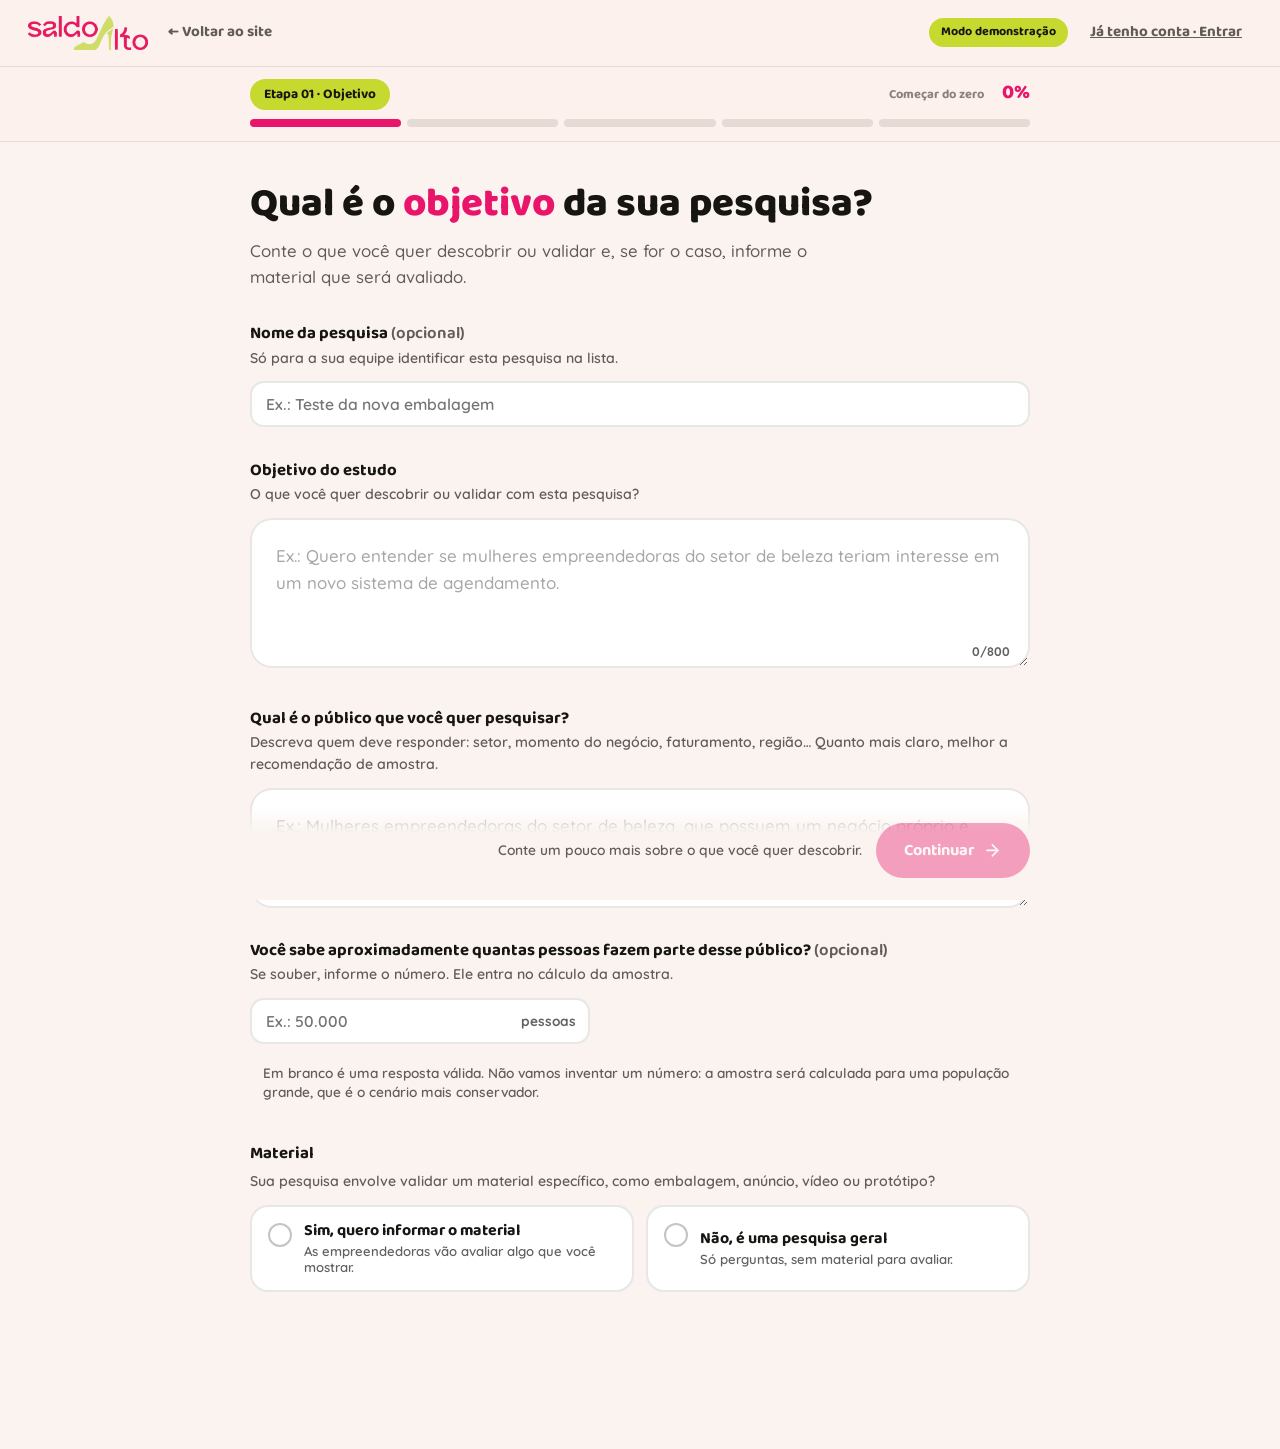
==== commit a730c95a: "Add demo + ajustes do formulário Add demo + ajustes da calculadora + novos filtros de público" ====
--- a/criar-pesquisa.html
+++ b/criar-pesquisa.html
@@ -276,6 +276,56 @@
   .warn > .ic{color:var(--pink); font-size:1.3rem; margin-top:1px;}
   .warn p{font-weight:700; font-size:.95rem; flex:1;}
   .warn-row{display:flex; gap:14px; align-items:center; flex-wrap:wrap; flex:1; justify-content:space-between;}
+
+  /* ---------- público-alvo, universo e calculadora ---------- */
+  .aud-uni{margin-top:22px;}
+  .aud-uni .affix{max-width:340px;}
+  .aud-uni .field{width:100%;}
+  .tag-opt{font-weight:600; color:var(--ink-soft);}
+  .uni-note{margin-top:10px; font-size:.85rem; font-weight:600; color:var(--ink-soft); line-height:1.45; background:var(--cream); border-radius:12px; padding:9px 13px;}
+  .uni-note b{color:var(--ink);}
+  .uni-note.err{background:var(--pink-soft); color:var(--pink-dark); font-weight:700;}
+  .recap p{font-weight:600; font-size:.98rem; line-height:1.5; margin-top:2px;}
+  .ai-hints{display:flex; flex-direction:column; gap:8px; margin-top:12px;}
+  .ai-hint{display:flex; align-items:center; justify-content:space-between; gap:12px; flex-wrap:wrap; background:var(--lime-soft); border:1px dashed var(--lime-dark); border-radius:14px; padding:10px 14px; font-weight:700; font-size:.88rem; line-height:1.4;}
+  .ai-hint > span{flex:1; min-width:220px;}
+  .ai-hint .tagline{display:block; font-size:.74rem; font-weight:700; color:var(--ink-soft); text-transform:uppercase; letter-spacing:.04em; margin-bottom:2px; font-family:var(--display);}
+  .adv-toggle{align-self:flex-start;}
+  .adv-panel{display:grid; grid-template-columns:1fr 1fr; gap:10px; background:#fff; border:2px solid var(--line); border-radius:14px; padding:12px 14px;}
+  .adv-panel label{display:block; font-size:.78rem; font-weight:700; color:var(--ink-soft); margin-bottom:5px;}
+  .adv-panel select.field{width:100%; padding:8px 12px; font-size:.92rem; appearance:auto;}
+  .chk{display:flex; gap:10px; align-items:flex-start; font-weight:700; font-size:.9rem; line-height:1.35; cursor:pointer;}
+  .chk input{width:18px; height:18px; margin-top:2px; accent-color:var(--pink); flex-shrink:0;}
+  .chk small{display:block; font-weight:600; color:var(--ink-soft); font-size:.8rem; margin-top:2px;}
+  .chk.off{opacity:.55; cursor:not-allowed;}
+  .uses{display:flex; flex-direction:column; border:1px solid var(--line); border-radius:18px; overflow:hidden; margin-bottom:18px;}
+  .uses-row{display:grid; grid-template-columns:118px 1fr auto; gap:12px; align-items:start; padding:11px 16px; font-size:.9rem; font-weight:600; background:#fff;}
+  .uses-row + .uses-row{border-top:1px solid var(--line);}
+  .uses-row .k{font-family:var(--display); font-weight:700; font-size:.74rem; text-transform:uppercase; letter-spacing:.04em; color:var(--ink-soft); padding-top:2px;}
+  .uses-row .v{line-height:1.45; overflow-wrap:anywhere;}
+  .uses-row .v small{display:block; color:var(--ink-soft); font-weight:600; font-size:.8rem;}
+  .result-grid.four{grid-template-columns:repeat(4,1fr);}
+  .result-grid.four .metric{padding:14px 15px;}
+  .result-grid.four .metric .val{font-size:1.75rem;}
+  .metric .val.txt{font-size:1.05rem; line-height:1.25; padding-top:6px;}
+  .metric .sub{font-size:.76rem; font-weight:600; opacity:.7; margin-top:3px; line-height:1.3;}
+  .rec-line{margin-top:16px; font-family:var(--display); font-weight:800; font-size:1.05rem; line-height:1.4;}
+  .rec-line small{display:block; font-family:var(--body); font-weight:600; font-size:.85rem; color:var(--ink-soft); margin-top:3px;}
+  .cost-line{margin-top:16px; display:flex; align-items:center; justify-content:space-between; gap:12px; flex-wrap:wrap; background:var(--ink); color:var(--cream); border-radius:18px; padding:14px 18px;}
+  .cost-line .amt{font-family:var(--display); font-weight:800; font-size:1.6rem; color:var(--lime); line-height:1.1;}
+  .cost-line .d{font-size:.8rem; font-weight:600; opacity:.75; margin-top:3px; max-width:420px;}
+  .cost-line .btn-quiet{color:var(--cream);}
+  .disclaimer{margin-top:16px; display:flex; gap:10px; align-items:flex-start; background:var(--cream); border-radius:16px; padding:13px 16px; font-size:.84rem; font-weight:600; line-height:1.5; color:var(--ink);}
+  .disclaimer .ic{margin-top:2px; color:var(--pink); flex-shrink:0;}
+  .how{margin-top:14px; border:1px solid var(--line); border-radius:16px; overflow:hidden;}
+  .how-btn{display:flex; justify-content:space-between; align-items:center; width:100%; background:#fff; border:none; padding:12px 16px; font-family:var(--display); font-weight:800; font-size:.92rem; text-align:left;}
+  .how-body{padding:4px 18px 16px; background:#fff; font-size:.88rem; font-weight:600; line-height:1.55;}
+  .how-body ol{margin:8px 0 0; padding-left:20px; display:flex; flex-direction:column; gap:10px;}
+  .how-body code{display:block; font-family:ui-monospace,Menlo,Consolas,monospace; font-size:.82rem; font-weight:600; background:var(--cream); border-radius:10px; padding:7px 10px; margin-top:5px; overflow-wrap:anywhere;}
+  .how-body .note{color:var(--ink-soft); font-size:.82rem; margin-top:12px;}
+  .result-grid.four > *{min-width:0;}
+  @media (max-width:560px){ .result-grid.four{grid-template-columns:1fr;} .result-grid.four .metric .val{font-size:1.9rem;} }
+  @media (max-width:900px){ .result-grid.four{grid-template-columns:1fr 1fr;} .uses-row{grid-template-columns:1fr auto;} .uses-row .k{grid-column:1 / -1; padding:0;} .adv-panel{grid-template-columns:1fr;} }
 
   /* ---------- perguntas ---------- */
   .q-section{margin-top:30px;}
@@ -396,6 +446,14 @@
   .form-grid .full{grid-column:1 / -1;}
   .ff label{display:block; font-family:var(--display); font-weight:700; font-size:.85rem; margin-bottom:6px;}
   .ff .field{width:100%;}
+  .ff select.field{appearance:none; -webkit-appearance:none; padding-right:38px; background-image:url("data:image/svg+xml,%3Csvg xmlns='http://www.w3.org/2000/svg' width='16' height='16' viewBox='0 0 24 24' fill='none' stroke='%23171512' stroke-width='2.5' stroke-linecap='round' stroke-linejoin='round'%3E%3Cpath d='m6 9 6 6 6-6'/%3E%3C/svg%3E"); background-repeat:no-repeat; background-position:right 14px center;}
+  .reg-note{margin-top:14px; font-size:.9rem; font-weight:600; color:var(--ink-soft);}
+  .reg-note a{color:var(--pink); font-weight:800; text-decoration:underline; text-underline-offset:3px;}
+  .reg-reqs{list-style:none; display:flex; flex-wrap:wrap; gap:4px 14px; margin-top:6px;}
+  .reg-reqs li{font-size:.78rem; font-weight:700; color:var(--ink-soft); display:flex; align-items:center; gap:6px;}
+  .reg-reqs li::before{content:""; width:12px; height:12px; border-radius:50%; border:2px solid rgba(23,21,18,.25);}
+  .reg-reqs li.ok{color:#5b6a08;} .reg-reqs li.ok::before{background:var(--lime); border-color:var(--lime-dark);}
+  .reg-sec{grid-column:1 / -1; font-family:var(--display); font-weight:800; font-size:.8rem; text-transform:uppercase; letter-spacing:.05em; color:var(--ink-soft); margin-top:6px;}
   .ff .err{display:none; color:var(--pink-dark); font-size:.78rem; font-weight:700; margin-top:4px;}
   .ff.invalid .err{display:block;}
   .ff.invalid .field{border-color:var(--pink-dark); background:rgba(232,21,106,.05);}
@@ -470,8 +528,8 @@
 <header class="topbar">
   <div class="in">
     <div class="top-left">
-      <a href="painel.html#pesquisas" aria-label="Saldo Alto — voltar para Minhas pesquisas"><img src="logo-saldo-alto.png" alt="Saldo Alto" class="logo-img"></a>
-      <a class="btn-quiet top-back" href="painel.html#pesquisas">← Minhas pesquisas</a>
+      <a href="painel.html#pesquisas" id="topLogo" aria-label="Saldo Alto — voltar para Minhas pesquisas"><img src="logo-saldo-alto.png" alt="Saldo Alto" class="logo-img"></a>
+      <a class="btn-quiet top-back" id="topBack" href="painel.html#pesquisas">← Minhas pesquisas</a>
     </div>
     <div class="top-right">
       <span class="sync" id="syncState" aria-live="polite"></span>
@@ -495,6 +553,7 @@
 <div class="toast" id="toast" role="status" aria-live="polite"></div>
 <noscript><p style="padding:24px;font-weight:700">Ative o JavaScript para criar sua pesquisa.</p></noscript>
 <script src="sa-app.js"></script>
+<script src="sa-demo.js"></script>
 <script>
 /* =====================================================================
    SALDO ALTO — Criar pesquisa (wizard de campanha)
@@ -608,7 +667,19 @@
   { id: 'mest', label: 'Mestrado', share: 0.05 },
   { id: 'dout', label: 'Doutorado', share: 0.02 }
 ];
-const PROFILE_GROUPS = { age: 'Faixa etária', income: 'Faixa de renda', edu: 'Escolaridade', other: 'Outros critérios' };
+/* Momento do negócio e região: opções fixas. As "shares" só alimentam a ESTIMATIVA de público de demonstração (não são dados reais). */
+const MOMENTOS = [
+  { id: 'ideia', label: 'Só a ideia (ainda não abriu)', share: 0.10 },
+  { id: 'comecando', label: 'Começando (até 1 ano)', share: 0.30 },
+  { id: 'crescimento', label: 'Em crescimento (1 a 3 anos)', share: 0.35 },
+  { id: 'consolidado', label: 'Consolidado (mais de 3 anos)', share: 0.25 }
+];
+const REGIOES = [
+  { id: 'norte', label: 'Norte', share: 0.06 }, { id: 'nordeste', label: 'Nordeste', share: 0.22 },
+  { id: 'centro_oeste', label: 'Centro-Oeste', share: 0.08 }, { id: 'sudeste', label: 'Sudeste', share: 0.48 }, { id: 'sul', label: 'Sul', share: 0.16 }
+];
+const PROFILE_GROUPS = { age: 'Faixa etária', income: 'Faixa de renda', edu: 'Escolaridade', momento: 'Momento do negócio', regiao: 'Região', other: 'Outros critérios' };
+const CONF_OPTS = [90, 95, 99], MARGIN_OPTS = [2, 3, 4, 5, 7, 10];
 const QTYPES = [
   { id: 'single', label: 'Escolha única', desc: 'Escolhe uma opção', icon: 'radio' },
   { id: 'multiple', label: 'Múltipla escolha', desc: 'Escolhe várias opções', icon: 'listChecks' },
@@ -644,6 +715,33 @@
       let topic = detectTopic(objective);
       if (topic === 'geral' && material && material.involves) topic = 'produto';   // objetivo + material informado → perguntas de avaliação do material
       return AI_SETS[topic].map(q => makeQuestion(q.type, { ...clone(q), source: 'ai' }));
+    },
+    /* Leitura do objetivo + descrição do público: sugere o nível de precisão e ajustes de filtros.
+       Regras simples nesta versão de demonstração (produção: Claude API). Só sugere parâmetros — NUNCA estima o tamanho do universo. */
+    readAudience({ objective, desc, niches, profile }) {
+      const t = norm(objective + ' ' + desc), td = norm(desc), hints = [], P = profile || {};
+      const goal = /monitor|acompanhar|indicador|benchmark|reposicionamento|grande investimento|alta precisao/.test(t)
+        ? { key: 'alta', why: 'Pelo objetivo (acompanhar/medir ou decidir um investimento grande), vale uma margem de erro menor.' }
+        : /explorat|explorar|sondar|hipotese|teste rapido|primeira impressao/.test(t)
+          ? { key: 'rapida', why: 'Pelo objetivo (explorar ou sondar uma hipótese), uma leitura mais rápida costuma bastar.' }
+          : { key: 'padrao', why: 'Para validar uma ideia ou apoiar uma decisão, 95% de confiança e ±5% é o nível mais usado.' };
+      const NICHE_KW = { beleza: /beleza|estetic|cabelei|manicure|salao|maquiagem|sobrancelha|depila/, saude: /saude|bem-estar|terapeut|nutri|fisioterap|psicolog|pilates|yoga/,
+        alimentacao: /aliment|confeit|doce|bolo|marmita|padaria|culinar|salgad|brigadeiro/, moda: /moda|costur|roupa|vestuari|ateli|acessori/,
+        educacao: /educa|curso|mentoria|professora|aula|escola/, revenda: /revend|catalogo|sacoleira/, servicos: /design|marketing|consultoria|social media|fotograf/ };
+      NICHES.forEach(n => { if (NICHE_KW[n.id].test(td) && !niches.includes(n.id)) hints.push({ text: `Sua descrição fala de “${n.label}”, mas esse nicho ainda não está selecionado.`, btn: 'Selecionar nicho', act: 'niche', val: n.id }); });
+      const REG_KW = { sudeste: /sudeste|sao paulo|rio de janeiro|minas gerais|espirito santo|\bsp\b/, sul: /\bsul\b|parana|santa catarina|rio grande do sul|curitiba|porto alegre/,
+        nordeste: /nordeste|bahia|pernambuco|ceara|recife|salvador|fortaleza/, norte: /\bnorte\b|amazonas|manaus|belem|amazonia/, centro_oeste: /centro-oeste|centro oeste|goias|brasilia|mato grosso|distrito federal/ };
+      REGIOES.forEach(r => { if (REG_KW[r.id].test(td) && !(P.regiao || []).includes(r.id)) hints.push({ text: `Você citou a região ${r.label}. Quer filtrar por ela?`, btn: `Filtrar: ${r.label}`, act: 'regiao', val: r.id }); });
+      const MOM_KW = { ideia: /so a ideia|ideia de negocio|ainda nao abr|pensando em abrir|pretend\w+ abrir/, comecando: /comecando|iniciante|iniciando|recem|acabaram de abrir|primeiro ano|abrindo/,
+        crescimento: /em crescimento|crescendo|escalando|expandindo/, consolidado: /consolidad|estabelecid|mais de \d+ anos|ha \d+ anos/ };
+      MOMENTOS.forEach(m => { if (MOM_KW[m.id].test(td) && !(P.momento || []).includes(m.id)) hints.push({ text: `Pela descrição, o momento do negócio parece ser “${m.label}”. Quer filtrar por ele?`, btn: 'Filtrar por momento', act: 'momento', val: m.id }); });
+      const fi = td.indexOf('fatur');
+      if (fi >= 0 && !(P.otherOn && (P.other || '').trim())) {
+        const snip = String(desc).slice(fi).split(/[.;\n]/)[0].trim().slice(0, 80);
+        hints.push({ text: 'Você citou faturamento. O filtro de renda é a renda pessoal, não o faturamento do negócio; podemos registrar isso em “Outros critérios” para o time aplicar.', btn: 'Registrar em Outros critérios', act: 'other', val: snip.charAt(0).toUpperCase() + snip.slice(1) });
+      }
+      const compare = /compar|diferenc|por nicho|por regiao|por segmento|cada nicho|entre nichos|entre regioes/.test(t);
+      return { goal, hints, compare };
     },
     async suggestFromMedia({ media }) {
       await wait(1500);
@@ -664,15 +762,52 @@
       if (p.ageMin != null || p.ageMax != null) share *= overlap(AGE_BANDS, p.ageMin ?? AGE_LIMITS.min, (p.ageMax ?? AGE_LIMITS.max) + 1);
       if (p.incMin != null || p.incMax != null) share *= overlap(INCOME_BANDS, p.incMin ?? 0, p.incMax ?? Infinity);
       if ((p.edu || []).length) share *= EDU.filter(o => p.edu.includes(o.id)).reduce((a, o) => a + o.share, 0);
+      if ((p.momento || []).length) share *= MOMENTOS.filter(o => p.momento.includes(o.id)).reduce((a, o) => a + o.share, 0);
+      if ((p.regiao || []).length) share *= REGIOES.filter(o => p.regiao.includes(o.id)).reduce((a, o) => a + o.share, 0);
       /* "Outros critérios" (texto livre) não entra na conta: é analisado pelo time. Em produção, vira filtro estruturado. */
       return Math.round(CONFIG.BASE_ATIVA * Math.min(share, 1));
     }
   },
-  /* Amostra — Cochran (p = 0,5) para população grande. Sem correção de população finita, pois o painel não é o universo. */
+  /* Amostra — cálculo estatístico de verdade (roda no navegador, sem dados inventados):
+       z    = inversa da normal padrão para o nível de confiança
+       n0   = z² · p(1−p) / e²                    (Cochran; p = 0,5 é o caso mais conservador)
+       n    = n0 / (1 + (n0 − 1) / N)              (correção de população finita, só quando o universo N foi informado)
+     Sem N informado, usamos o cenário de população grande/desconhecida (n = n0). Arredondamos sempre para cima.
+     Atenção: o painel do Saldo Alto é voluntário (amostra não probabilística); a margem de erro é uma referência, não uma garantia. */
   Sampling: {
-    recommend(key) {
-      const p = PRECISION[key] || PRECISION.padrao;
-      return { n: Math.ceil((p.z * p.z * 0.25) / (p.e * p.e)), ...p };
+    /* Inversa da normal padrão (algoritmo de Acklam, erro relativo < 1,2e-9) */
+    invNorm(p) {
+      const a = [-39.69683028665376, 220.9460984245205, -275.9285104469687, 138.357751867269, -30.66479806614716, 2.506628277459239],
+        b = [-54.47609879822406, 161.5858368580409, -155.6989798598866, 66.80131188771972, -13.28068155288572],
+        c = [-0.007784894002430293, -0.3223964580411365, -2.400758277161838, -2.549732539343734, 4.374664141464968, 2.938163982698783],
+        d = [0.007784695709041462, 0.3224671290700398, 2.445134137142996, 3.754408661907416], pl = 0.02425;
+      if (p <= 0 || p >= 1) return NaN;
+      if (p < pl) { const q = Math.sqrt(-2 * Math.log(p)); return (((((c[0] * q + c[1]) * q + c[2]) * q + c[3]) * q + c[4]) * q + c[5]) / ((((d[0] * q + d[1]) * q + d[2]) * q + d[3]) * q + 1); }
+      if (p > 1 - pl) { const q = Math.sqrt(-2 * Math.log(1 - p)); return -(((((c[0] * q + c[1]) * q + c[2]) * q + c[3]) * q + c[4]) * q + c[5]) / ((((d[0] * q + d[1]) * q + d[2]) * q + d[3]) * q + 1); }
+      const q = p - 0.5, r = q * q;
+      return (((((a[0] * r + a[1]) * r + a[2]) * r + a[3]) * r + a[4]) * r + a[5]) * q / (((((b[0] * r + b[1]) * r + b[2]) * r + b[3]) * r + b[4]) * r + 1);
+    },
+    zScore(conf) { return Math.round(this.invNorm(1 - (1 - conf / 100) / 2) * 1000) / 1000; },   // 3 casas, como nas tabelas (1,645 · 1,960 · 2,576)
+    /* Parâmetros escolhidos na tela: um dos 3 níveis prontos ou "personalizado" */
+    params(sm) {
+      const pr = PRECISION[sm.precision];
+      const conf = pr ? pr.conf : (CONF_OPTS.includes(Number(sm.conf)) ? Number(sm.conf) : 95);
+      const e = pr ? pr.e : (MARGIN_OPTS.includes(Number(sm.margin)) ? Number(sm.margin) : 5) / 100;
+      return { conf, e };
+    },
+    compute({ conf, e, N = null, groups = 1 }) {
+      const z = this.zScore(conf), n0 = z * z * 0.25 / (e * e), finite = Number.isFinite(N) && N > 0;
+      const nRaw = finite ? n0 / (1 + (n0 - 1) / N) : n0;
+      let per = Math.ceil(nRaw - 1e-9); if (finite) per = Math.min(per, N);
+      let total = per * groups, capped = false; if (finite && total > N) { total = N; capped = true; }
+      return { conf, e, z, p: 0.5, n0, nRaw, per, groups, total, N: finite ? N : null, finite, capped, frac: finite ? total / N : null };
+    },
+    /* Margem de erro aproximada de uma amostra de tamanho n (usada quando a empresa define o número na mão) */
+    marginFor(n, { conf = 95, N = null } = {}) {
+      if (!(n > 0)) return null;
+      const finite = Number.isFinite(N) && N > 1;
+      if (finite && n >= N) return 0;
+      return this.zScore(conf) * Math.sqrt(0.25 / n * (finite ? (N - n) / (N - 1) : 1));
     }
   },
   /* Preço — produção: mecanismo real de precificação. Todos os coeficientes abaixo são PLACEHOLDERS de demonstração. */
@@ -775,23 +910,28 @@
 const initialState = () => ({
   v: 2, surveyId: null, name: '', screen: 'objetivo', completed: [], objective: '',
   material: { involves: null, desc: '' },            // involves: null (não respondeu) | true | false — os arquivos ficam em S.media
+  audience: { desc: '', universe: null },            // público-alvo (texto) e universo (nº de pessoas) — universe null = a empresa não sabe
   niches: [], customNiches: [],
-  profile: { ageMin: null, ageMax: null, incMin: null, incMax: null, edu: [], otherOn: false, other: '' },
-  sample: { mode: null, manual: 500, precision: 'padrao', calcDone: false },
+  profile: { ageMin: null, ageMax: null, incMin: null, incMax: null, edu: [], momento: [], regiao: [], otherOn: false, other: '' },
+  sample: { mode: null, manual: 500, precision: 'padrao', conf: 95, margin: 5, compare: false },
   questions: [], suggestions: [], aiAutoRan: false,
   media: [],
-  contact: { name: '', company: '', email: '', whatsapp: '', consent: false },
+  contact: { name: '', company: '', cnpj: '', setor: '', email: '', whatsapp: '', consent: false },
   contracted: null
 });
 let S = initialState();
-const UI = { eduOpen: false, customOpen: false, editingId: null, menuId: null, sugLoading: false, calcLoading: false, mediaLoading: {}, submitting: false, contactErr: false, drag: null };
+const isVisitor = () => !SA.session();   // sem conta: monta a pesquisa e cria a conta na última etapa
+const UI = { reg: { senha: '', senha2: '' }, srv: {}, justRegistered: null, advOpen: false, howOpen: false, eduOpen: false, customOpen: false, editingId: null, menuId: null, sugLoading: false, calcLoading: false, mediaLoading: {}, submitting: false, contactErr: false, drag: null };
 
 /* Rascunho local: cópia de segurança por usuária e pesquisa. A conta (servidor) é a fonte principal. */
 const Draft = {
   key(id) { const u = (SA.session() || {}).user; return `${CONFIG.DRAFT_KEY}:${u ? u.id : 'anon'}:${id || 'novo'}`; },
   load(id) { try { const raw = localStorage.getItem(this.key(id)); if (raw) return JSON.parse(raw); } catch (e) { /* storage indisponível */ } return null; },
   save(state) { if (state.contracted) return; try { localStorage.setItem(this.key(state.surveyId), JSON.stringify({ at: new Date().toISOString(), state })); } catch (e) { /* sem persistência local */ } },
-  clear(id) { try { localStorage.removeItem(this.key(id)); } catch (e) {} }
+  clear(id) { try { localStorage.removeItem(this.key(id)); } catch (e) {} },
+  anonKey() { return `${CONFIG.DRAFT_KEY}:anon:novo`; },
+  loadAnon() { try { const raw = localStorage.getItem(this.anonKey()); if (raw) return JSON.parse(raw); } catch (e) { /* storage indisponível */ } return null; },
+  clearAnon() { try { localStorage.removeItem(this.anonKey()); } catch (e) {} }
 };
 let saveTimer = null;
 const persist = () => { clearTimeout(saveTimer); saveTimer = setTimeout(() => { Draft.save(S); Sync.schedule(); }, 200); };
@@ -806,12 +946,12 @@
 };
 const Sync = {
   timer: null, running: false, dirty: false,
-  status(k) { const el = $('#syncState'); if (!el) return; el.dataset.k = k; el.textContent = { saving: 'Salvando…', saved: 'Salvo na sua conta', offline: 'Sem conexão · salvo neste navegador', idle: '' }[k] || ''; },
+  status(k) { const el = $('#syncState'); if (!el) return; el.dataset.k = k; el.textContent = { saving: 'Salvando…', saved: 'Salvo na sua conta', offline: 'Sem conexão · salvo neste navegador', local: 'Rascunho salvo neste navegador', idle: '' }[k] || ''; },
   hasContent() { return !!S.surveyId || S.objective.trim().length > 0 || (S.name || '').trim().length > 0; },
-  schedule(ms = 1800) { if (S.contracted || !this.hasContent()) return; this.dirty = true; clearTimeout(this.timer); this.timer = setTimeout(() => this.push(), ms); },
+  schedule(ms = 1800) { if (S.contracted || !this.hasContent()) return; if (isVisitor()) { this.status('local'); return; } this.dirty = true; clearTimeout(this.timer); this.timer = setTimeout(() => this.push(), ms); },
   async push() {
     clearTimeout(this.timer);
-    if (S.contracted || !this.hasContent()) return true;
+    if (S.contracted || !this.hasContent() || isVisitor()) return true;
     if (this.running) { this.dirty = true; return false; }
     this.running = true; this.dirty = false; this.status('saving');
     let ok = false;
@@ -869,12 +1009,17 @@
 
 /* ---------- Seletores derivados do estado ---------- */
 const nicheLabels = () => [...NICHES.filter(n => S.niches.includes(n.id)).map(n => n.label), ...S.customNiches];
-const profileActive = g => { const p = S.profile; return g === 'age' ? p.ageMin != null || p.ageMax != null : g === 'income' ? p.incMin != null || p.incMax != null : g === 'edu' ? p.edu.length > 0 : !!(p.otherOn && p.other.trim()); };
+const profileActive = g => { const p = S.profile; return g === 'age' ? p.ageMin != null || p.ageMax != null : g === 'income' ? p.incMin != null || p.incMax != null : g === 'edu' ? p.edu.length > 0
+  : g === 'momento' ? p.momento.length > 0 : g === 'regiao' ? p.regiao.length > 0 : !!(p.otherOn && p.other.trim()); };
 const profileGroupsActive = () => Object.keys(PROFILE_GROUPS).filter(profileActive);
 const availableNow = (over = {}) => Services.Respondents.available({ niches: S.niches, customNiches: S.customNiches, profile: S.profile, ...over });
+/* Cálculo estatístico da amostra (modo "calcular"): universo → parâmetros → n. Alimenta o preço via sampleSize(). */
+const universeN = () => { const u = Number(S.audience.universe); return Number.isFinite(u) && u > 0 ? u : null; };
+const compareGroups = () => S.sample.compare && nicheLabels().length > 1 ? nicheLabels().length : 1;
+const sampleCalc = (over = {}) => Services.Sampling.compute({ ...Services.Sampling.params(S.sample), N: universeN(), groups: compareGroups(), ...over });
 const sampleSize = () => {
   if (S.sample.mode === 'manual') return Math.floor(Number(S.sample.manual) || 0);
-  if (S.sample.mode === 'calc' && S.sample.calcDone) return Services.Sampling.recommend(S.sample.precision).n;
+  if (S.sample.mode === 'calc') return sampleCalc().total;
   return 0;
 };
 const questionCounts = () => {
@@ -937,7 +1082,9 @@
   : p.ageMin != null && p.ageMax != null && p.ageMin > p.ageMax ? 'A idade mínima não pode ser maior que a máxima.' : '';
 const incomeError = (p = S.profile) => p.incMin != null && p.incMax != null && p.incMin > p.incMax ? 'A renda mínima não pode ser maior que a máxima.' : '';
 const profileSummary = (p = S.profile) => [
-  ['Faixa etária', ageText(p)], ['Faixa de renda', incomeText(p)], ['Escolaridade', p.edu.length ? eduText(p.edu) : ''], ['Outros critérios', p.otherOn && p.other.trim() ? p.other.trim() : '']
+  ['Faixa etária', ageText(p)], ['Faixa de renda', incomeText(p)], ['Escolaridade', p.edu.length ? eduText(p.edu) : ''],
+  ['Momento do negócio', p.momento.length ? MOMENTOS.filter(o => p.momento.includes(o.id)).map(o => o.label).join(' · ') : ''],
+  ['Região', p.regiao.length ? REGIOES.filter(o => p.regiao.includes(o.id)).map(o => o.label).join(' · ') : ''], ['Outros critérios', p.otherOn && p.other.trim() ? p.other.trim() : '']
 ].filter(x => x[1]);
 
 /* ===== ObjectiveStep (objetivo do estudo + material) ===== */
@@ -992,7 +1139,31 @@
         <span class="counter" id="objCounter">${S.objective.length}/800</span>
       </div>
     </div>
+    ${AudienceBlock()}
     ${MaterialSection()}
+  </div>`;
+}
+const uniNoteHTML = () => {
+  const U = S.audience.universe, N = universeN();
+  if (U != null && !(U >= CONFIG.MIN_SAMPLE)) return `<div class="uni-note err" id="uniNote">Esse número é menor que o mínimo de ${CONFIG.MIN_SAMPLE} respostas de uma pesquisa. Confira o valor ou deixe em branco.</div>`;
+  if (N) { const c = sampleCalc({ groups: 1 }); return `<div class="uni-note" id="uniNote">Universo informado por você: <b>${fmtInt(N)}</b> pessoas. Com ${c.conf}% de confiança e ±${fmtPct(c.e)}%, a amostra de referência seria de <b>${fmtInt(c.total)}</b> respostas.</div>`; }
+  return `<div class="uni-note" id="uniNote">Em branco é uma resposta válida. Não vamos inventar um número: a amostra será calculada para uma população grande, que é o cenário mais conservador.</div>`;
+};
+function AudienceBlock() {
+  const A = S.audience;
+  return `<div class="block" id="audienceBlock">
+    <label class="section-label" for="audDesc">Qual é o público que você quer pesquisar?</label>
+    <div class="section-hint">Descreva quem deve responder: setor, momento do negócio, faturamento, região… Quanto mais claro, melhor a recomendação de amostra.</div>
+    <div class="textarea-wrap">
+      <textarea class="textarea-big" style="min-height:104px" id="audDesc" data-input="aud-desc" data-fk="aud-desc" maxlength="500" placeholder="Ex.: Mulheres empreendedoras do setor de beleza, que possuem um negócio próprio e faturam até R$ 20 mil por mês.">${esc(A.desc)}</textarea>
+      <span class="counter" id="audCounter">${A.desc.length}/500</span>
+    </div>
+    <div class="aud-uni">
+      <label class="section-label" for="audUni">Você sabe aproximadamente quantas pessoas fazem parte desse público? <span class="tag-opt">(opcional)</span></label>
+      <div class="section-hint">Se souber, informe o número. Ele entra no cálculo da amostra.</div>
+      <div class="affix suf"><input class="field" id="audUni" inputmode="numeric" maxlength="15" data-input="aud-uni" data-change="uni-format" data-fk="aud-uni" value="${A.universe != null ? fmtNum(A.universe) : ''}" placeholder="Ex.: 50.000" autocomplete="off"><span class="suf-t">pessoas</span></div>
+      ${uniNoteHTML()}
+    </div>
   </div>`;
 }
 
@@ -1014,8 +1185,11 @@
     : `<div class="chips">${eduLabels(P.edu).map((l, i) => { const id = EDU.find(o => o.label === l).id; return `<span class="chip">${esc(l)}<button type="button" data-action="remove-edu" data-id="${id}" aria-label="Remover ${esc(l)}">${icon('x')}</button></span>`; }).join('')}</div>`;
   const eduPanel = UI.eduOpen ? `<div class="dd-panel"><div class="dd-list" id="eduList" role="listbox" aria-multiselectable="true" aria-label="Escolaridade">${EDU.map(o => `<button type="button" class="dd-opt" role="option" aria-selected="${P.edu.includes(o.id)}" data-action="toggle-edu" data-id="${o.id}" data-fk="edu-${o.id}"><span class="bx">${icon('check')}</span>${o.label}</button>`).join('')}</div>
     <div class="dd-foot"><button type="button" class="btn-quiet btn-sm" data-action="clear-profile" data-group="edu" data-fk="edu-clear">Limpar</button><button type="button" class="btn-mini solid" data-action="toggle-edu-dd" data-fk="edu-done">${icon('check')}Concluir</button></div></div>` : '';
+  const momChips = MOMENTOS.map(o => ChoiceChip({ id: o.id, label: o.label, selected: P.momento.includes(o.id), action: 'toggle-momento', fk: 'mom-' + o.id })).join('');
+  const regChips = REGIOES.map(o => ChoiceChip({ id: o.id, label: o.label, selected: P.regiao.includes(o.id), action: 'toggle-regiao', fk: 'reg-' + o.id })).join('');
   return `${StepHeader({ screen: 'publico', title: 'Qual <span class="accent">público</span> você quer ouvir?', sub: 'Defina nicho e perfil nesta tela. Só o nicho é obrigatório.', right: AudiencePreview() })}
   <div class="step-body">
+    ${AudienceRecap()}
     <section class="card-sec" aria-labelledby="secNicho">
       <div class="sec-head"><div class="sec-title" id="secNicho"><span class="sec-num">1</span>Nicho de atuação<span class="sec-tag req">Obrigatório</span></div>
         <button type="button" class="btn-mini" data-action="toggle-all-niches" data-fk="all-niches">${icon('listChecks')}${allOn ? 'Limpar seleção' : 'Selecionar todos'}</button></div>
@@ -1041,6 +1215,12 @@
         <div class="pf"><div class="pf-head"><span class="pf-label">Escolaridade</span>${clearBtn('edu')}</div>
           <div class="dd"><button type="button" class="dd-btn" id="eduBtn" data-action="toggle-edu-dd" data-fk="edu-dd" aria-haspopup="listbox" aria-expanded="${UI.eduOpen}"><span>${eduN ? `Escolaridade (${eduN})` : 'Selecionar escolaridade'}</span>${icon('down')}</button>${eduPanel}</div>
           ${eduChips}<div class="pf-note">${eduN ? 'Pode marcar mais de um nível.' : 'Em branco: todos os níveis. Pode marcar mais de um.'}</div></div>
+        <div class="pf" style="order:2"><div class="pf-head"><span class="pf-label">Momento do negócio</span>${clearBtn('momento')}</div>
+          <div class="cchips" style="margin-top:10px" role="group" aria-label="Momento do negócio">${momChips}</div>
+          <div class="pf-note">${P.momento.length ? 'Pode marcar mais de um momento.' : 'Em branco: todos os momentos. Pode marcar mais de um.'}</div></div>
+        <div class="pf" style="order:2"><div class="pf-head"><span class="pf-label">Região</span>${clearBtn('regiao')}</div>
+          <div class="cchips" style="margin-top:10px" role="group" aria-label="Região">${regChips}</div>
+          <div class="pf-note">${P.regiao.length ? 'Pode marcar mais de uma região.' : 'Em branco: todo o Brasil. Pode marcar mais de uma.'}</div></div>
         <div class="pf"><div class="pf-head"><span class="pf-label">Outros critérios</span>${clearBtn('other')}</div>
           <div class="cchips" style="margin-top:10px">${ChoiceChip({ id: 'other', label: 'Outros', selected: P.otherOn, action: 'toggle-other', fk: 'other-on' })}</div>
           ${P.otherOn ? `<label class="sr" for="otherText">Descreva outros critérios importantes para o público</label><textarea class="field" id="otherText" data-input="other-text" data-fk="other-text" maxlength="300" placeholder="Descreva outros critérios importantes para o público">${esc(P.other)}</textarea>
@@ -1049,16 +1229,31 @@
     </section>
   </div>`;
 }
+function AudienceRecap() {
+  const a = Services.AI.readAudience({ objective: S.objective, desc: S.audience.desc, niches: S.niches, profile: S.profile });
+  const hints = a.hints.map((h, i) => `<div class="ai-hint"><span><span class="tagline">Sugestão automática</span>${esc(h.text)}</span><button type="button" class="btn-mini solid" data-action="apply-hint" data-act="${h.act}" data-val="${esc(h.val)}" data-fk="hint-${i}">${icon('plus')}${esc(h.btn)}</button></div>`).join('');
+  return `<section class="card-sec recap" aria-labelledby="secRecap"><div class="sec-head"><div class="sec-title" id="secRecap">Público que você descreveu</div>
+    <button type="button" class="btn-mini" data-action="go-step" data-screen="objetivo" data-fk="recap-edit">${icon('edit')}Editar</button></div>
+    <p>${esc(S.audience.desc.trim())}</p>${hints ? `<div class="ai-hints">${hints}</div>` : ''}</section>`;
+}
 function refreshAudienceLive() {
   const n = availableNow(), c = $('.avail-pill .count'); if (c) { c.dataset.to = n; animateCounters(); }
   ['age', 'income'].forEach(g => { const el = $('#note-' + g); if (el) el.outerHTML = ProfileNote(g); });
   renderFooter();
 }
 
-/* ===== SampleSizeStep ===== */
+/* ===== SampleSizeStep (Calculadora Inteligente: objetivo → público → universo → amostra → custo) ===== */
+const fmtPct = e => (e * 100).toLocaleString('pt-BR', { maximumFractionDigits: 1 });
+const fmtDec = (n, d = 2) => Number(n).toLocaleString('pt-BR', { minimumFractionDigits: d, maximumFractionDigits: d });
+const clip = (t, n) => t.length > n ? t.slice(0, n - 1).trimEnd() + '…' : t;
 function SampleSizeStep() {
-  const m = S.sample.mode;
-  const prec = Object.keys(PRECISION).map(k => `<button type="button" role="radio" aria-checked="${S.sample.precision === k}" data-action="set-precision" data-key="${k}" data-fk="prec-${k}"><span>${PRECISION[k].label}<br><small>${PRECISION[k].hint}</small></span><b style="font-family:var(--display)">${fmtInt(Services.Sampling.recommend(k).n)}</b></button>`).join('');
+  const m = S.sample.mode, N = universeN(), G = compareGroups(), nn = nicheLabels().length;
+  const prec = Object.keys(PRECISION).map(k => { const pr = PRECISION[k], c = Services.Sampling.compute({ conf: pr.conf, e: pr.e, N, groups: G });
+    return `<button type="button" role="radio" aria-checked="${S.sample.precision === k}" data-action="set-precision" data-key="${k}" data-fk="prec-${k}"><span>${pr.label}<br><small>${pr.hint}</small></span><b style="font-family:var(--display)">${fmtInt(c.total)}</b></button>`; }).join('');
+  const adv = UI.advOpen || S.sample.precision === 'custom', cur = Services.Sampling.params(S.sample);
+  const advPanel = adv ? `<div class="adv-panel">
+      <div><label for="selConf">Nível de confiança</label><select class="field" id="selConf" data-change="conf" data-fk="sel-conf">${CONF_OPTS.map(c => `<option value="${c}" ${cur.conf === c ? 'selected' : ''}>${c}%</option>`).join('')}</select></div>
+      <div><label for="selMargin">Margem de erro</label><select class="field" id="selMargin" data-change="margin" data-fk="sel-margin">${MARGIN_OPTS.map(x => `<option value="${x}" ${Math.round(cur.e * 100) === x ? 'selected' : ''}>±${x}%</option>`).join('')}</select></div></div>` : '';
   const invalid = m === 'manual' && (sampleSize() < CONFIG.MIN_SAMPLE || sampleSize() > CONFIG.MAX_SAMPLE);
   return `${StepHeader({ screen: 'amostra', title: 'Quantas <span class="accent">empreendedoras</span> você quer ouvir?', sub: 'Escolha como prefere definir o tamanho da sua amostra.', right: AudiencePreview() })}
   <div class="step-body">
@@ -1070,34 +1265,80 @@
           <button type="button" data-action="sample-step" data-dir="1" aria-label="Aumentar" data-fk="s-plus">+</button><span>respostas</span></div>
       </div>
       <div class="mode ${m === 'calc' ? 'sel' : ''}" data-mode="calc">
-        <button type="button" class="mode-head" role="radio" aria-checked="${m === 'calc'}" data-action="set-mode" data-mode="calc" data-fk="mode-calc"><span class="radio"><i></i></span><span><span class="mode-title">Quero que o Saldo Alto calcule</span><span class="mode-desc" style="display:block">Vamos estimar a quantidade de respostas necessária com base no público da sua pesquisa.</span></span></button>
+        <button type="button" class="mode-head" role="radio" aria-checked="${m === 'calc'}" data-action="set-mode" data-mode="calc" data-fk="mode-calc"><span class="radio"><i></i></span><span><span class="mode-title">Quero que o Saldo Alto calcule</span><span class="mode-desc" style="display:block">Cálculo estatístico com o seu público, o universo e o nível de precisão. Os números ao lado mostram a amostra de cada nível.</span></span></button>
         <div class="prec" role="radiogroup" aria-label="Nível de precisão">${prec}</div>
-        <button type="button" class="btn-primary btn-sm" style="align-self:flex-start;padding:11px 22px" data-action="calc-sample" data-fk="calc-sample" ${UI.calcLoading ? 'disabled' : ''}>${UI.calcLoading ? '<span class="spin"></span>Calculando…' : `${icon('calc')}${S.sample.calcDone ? 'Calcular novamente' : 'Calcular amostra'}`}</button>
+        <button type="button" class="btn-quiet btn-sm adv-toggle" data-action="toggle-adv" data-fk="adv-toggle" aria-expanded="${adv}">${icon('sliders')}${adv ? 'Ocultar ajuste' : 'Ajustar confiança e margem'}</button>${advPanel}
+        <label class="chk ${nn < 2 ? 'off' : ''}"><input type="checkbox" data-change="compare" data-fk="cmp" ${S.sample.compare && nn > 1 ? 'checked' : ''} ${nn < 2 ? 'disabled' : ''}><span>Quero comparar os nichos entre si<small>${nn < 2 ? 'Selecione mais de um nicho na etapa Público para usar esta opção.' : `Calculamos a amostra para cada um dos ${nn} nichos, para que cada grupo tenha resultado próprio.`}</small></span></label>
       </div>
     </div>
     <div id="sampleResult">${SampleResult()}</div>
   </div>`;
 }
+function UsesBlock() {
+  const A = S.audience, N = universeN(), labels = nicheLabels(), prof = profileSummary();
+  const row = (k, v, sub, scr) => `<div class="uses-row"><div class="k">${k}</div><div class="v">${v}${sub ? `<small>${sub}</small>` : ''}</div><button type="button" class="btn-mini" data-action="go-step" data-screen="${scr}" data-fk="uses-${scr}-${k.length}">Editar</button></div>`;
+  return `<div class="uses" role="group" aria-label="Dados usados no cálculo">
+    ${row('Objetivo', esc(clip(S.objective.trim(), 140)), '', 'objetivo')}
+    ${row('Público-alvo', esc(clip(A.desc.trim(), 160)), [labels.length ? plural(labels.length, 'nicho', 'nichos') : '', prof.length ? plural(prof.length, 'filtro de perfil', 'filtros de perfil') : ''].filter(Boolean).join(' · '), 'publico')}
+    ${row('Universo', N ? `${fmtInt(N)} pessoas` : 'Não informado', N ? 'Informado por você' : 'Cálculo para população grande (cenário conservador)', 'objetivo')}
+  </div>`;
+}
+function SampleHowBody(c) {
+  const N = c.N, li = [];
+  li.push(`<li><b>Universo.</b> ${N ? `N = ${fmtInt(N)} pessoas, informado por você.` : 'Não informado. Não estimamos esse número por conta própria: usamos o cenário de população grande, sem correção, que é o mais conservador.'}</li>`);
+  li.push(`<li><b>Parâmetros.</b> Confiança de ${c.conf}% (z = ${fmtDec(c.z, 3)}), margem de erro de ±${fmtPct(c.e)}% e proporção esperada de 50%, o caso que exige a maior amostra.</li>`);
+  li.push(`<li><b>Amostra inicial (Cochran).</b><code>n₀ = z² × p × (1 − p) ÷ e² = ${fmtDec(c.z, 3)}² × 0,5 × 0,5 ÷ ${fmtDec(c.e, 3)}² = ${fmtDec(c.n0)}</code></li>`);
+  if (c.finite) li.push(`<li><b>Correção para população finita.</b><code>n = n₀ ÷ (1 + (n₀ − 1) ÷ N) = ${fmtDec(c.n0)} ÷ (1 + ${fmtDec(c.n0 - 1)} ÷ ${fmtInt(N)}) = ${fmtDec(c.nRaw)}</code></li>`);
+  li.push(`<li><b>Arredondamento.</b> Sempre para cima: <b>${fmtInt(c.per)} respostas</b>${c.groups > 1 ? ` por nicho, vezes ${c.groups} nichos = ${fmtInt(c.total)}` : ''}.</li>`);
+  const notes = [];
+  if (c.finite && N >= 100000) notes.push('Acima de ~100 mil pessoas, o tamanho do universo quase não muda a amostra.');
+  if (c.groups > 1) notes.push('Na comparação entre nichos usamos o universo total em cada um, porque não sabemos o tamanho de cada grupo. É o cálculo mais conservador.');
+  if (c.capped) notes.push('A amostra calculada passaria do universo informado; limitamos ao universo inteiro.');
+  return `<ol>${li.join('')}</ol>${notes.length ? `<p class="note">${notes.join(' ')}</p>` : ''}`;
+}
 function SampleResult() {
-  const m = S.sample.mode;
-  if (UI.calcLoading) return `<div class="result"><div class="skeleton" style="height:120px"></div><p class="fine">Analisando o público disponível para os critérios escolhidos…</p></div>`;
-  const n = sampleSize();
-  if (!m || (m === 'calc' && !S.sample.calcDone) || n <= 0) return '';
+  const m = S.sample.mode, n = sampleSize();
+  if (!m || n <= 0) return '';
+  const calc = m === 'calc', N = universeN(), G = compareGroups();
+  const c = calc ? sampleCalc() : null;
+  const conf = calc ? c.conf : 95, margin = calc ? c.e : Services.Sampling.marginFor(n, { conf: 95, N });
   const avail = availableNow(), fits = n <= avail && avail > 0, max = Math.max(n, avail, 1);
-  const p = PRECISION[S.sample.precision];
+  const ai = calc ? Services.AI.readAudience({ objective: S.objective, desc: S.audience.desc, niches: S.niches, profile: S.profile }) : null;
+  let aiBox = '';
+  if (calc) {
+    const g = PRECISION[ai.goal.key], same = S.sample.precision === ai.goal.key;
+    aiBox += `<div class="ai-hint" style="margin-bottom:10px"><span><span class="tagline">Sugestão automática</span>${esc(ai.goal.why)} Sugerimos <b>${g.label}</b> (${g.hint}).</span>${same ? `<span class="pf-note" style="margin:0">${icon('check')} Em uso</span>` : `<button type="button" class="btn-mini solid" data-action="set-precision" data-key="${ai.goal.key}" data-fk="ai-prec">${icon('sparkles')}Usar sugestão</button>`}</div>`;
+    if (ai.compare && nicheLabels().length > 1 && !S.sample.compare) aiBox += `<div class="ai-hint" style="margin-bottom:10px"><span><span class="tagline">Sugestão automática</span>Seu texto fala em comparar grupos. Cada nicho precisa da sua própria amostra para ter resultado confiável.</span><button type="button" class="btn-mini solid" data-action="toggle-compare" data-fk="ai-cmp">${icon('listChecks')}Comparar nichos</button></div>`;
+    if (c.finite && c.frac > 0.2 && !c.capped) aiBox += `<div class="ai-hint" style="margin-bottom:10px"><span><span class="tagline">Atenção</span>Esta amostra é ${fmtPct(c.frac)}% do universo informado. Vale conferir se o número do universo está correto.</span></div>`;
+    if (c.capped) aiBox += `<div class="ai-hint" style="margin-bottom:10px"><span><span class="tagline">Atenção</span>O universo informado é pequeno para essa precisão: o cálculo pede o universo inteiro (${fmtInt(N)} pessoas).</span></div>`;
+  }
+  const uniV = N ? `${fmtInt(N)}<small>pessoas</small>` : '', uniSub = N ? 'Informado por você' : 'Cálculo para população grande';
+  const metric = (lbl, val, sub, cls = '') => `<div class="metric ${cls}"><div class="lbl">${lbl}</div><div class="val ${val.txt ? 'txt' : ''}">${val.html}</div>${sub ? `<div class="sub">${sub}</div>` : ''}</div>`;
+  const grid = `<div class="result-grid four">
+      ${metric('Público estimado', N ? { html: uniV } : { html: 'Não informado', txt: true }, uniSub)}
+      ${metric(calc ? 'Amostra recomendada' : 'Sua amostra', { html: `${fmtInt(n)}<small>respostas</small>` }, calc && G > 1 ? `${fmtInt(c.per)} por nicho × ${G} nichos` : calc && c.capped ? 'Universo inteiro (censo)' : '', 'hl')}
+      ${metric('Confiança', { html: `${conf}%` }, calc ? 'Nível de confiança escolhido' : 'Referência para o cálculo da margem')}
+      ${metric('Margem de erro', { html: margin == null ? '—' : `±${fmtPct(margin)}%` }, calc ? 'Para mais ou para menos' : 'Aproximada, para essa amostra')}
+    </div>`;
+  const rec = `<p class="rec-line">${calc ? 'Recomendação' : 'Com a sua amostra'}: ${fmtInt(n)} respostas${margin != null ? ` · ${conf}% de confiança · margem de ±${fmtPct(margin)}%` : ''}<small>${N ? `Público estimado: ${fmtInt(N)} pessoas (informado por você).` : 'Você não informou o tamanho do público, então não mostramos um número de universo: o cálculo usa o cenário de população grande.'}</small></p>`;
+  const p = priceNow(), R = Services.Pricing.RULES, extra = Math.max(0, n - R.included.responses);
+  const cost = `<div class="cost-line"><div><div style="font-size:.74rem;text-transform:uppercase;letter-spacing:.04em;opacity:.7;font-family:var(--display);font-weight:700">Investimento estimado até aqui</div><div class="amt">${fmtBRL(p.total)}</div>
+      <div class="d">${extra ? `Inclui ${fmtInt(extra)} respostas além das ${R.included.responses} da campanha base (${fmtBRL(p.sample)}).` : `Sua amostra cabe nas ${R.included.responses} respostas da campanha base.`} Perguntas e materiais podem mudar o valor final.${CONFIG.DEMO_MODE ? ' Valores de demonstração.' : ''}</div></div>
+      <button type="button" class="btn-quiet" data-action="pricing-how" data-fk="cost-how">${icon('info')}Como calculamos?</button></div>`;
+  const feas = `<div class="cmp">
+      <div class="cmp-row"><div class="top"><span>Respostas necessárias</span><span>${fmtInt(n)}</span></div><div class="track"><i class="need" style="width:${(n / max * 100).toFixed(1)}%"></i></div></div>
+      <div class="cmp-row"><div class="top"><span>Empreendedoras disponíveis na base</span><span>${fmtInt(avail)}</span></div><div class="track"><i class="have" style="width:${(avail / max * 100).toFixed(1)}%"></i></div></div>
+    </div>
+    ${fits ? `<p class="fine">Você vai precisar de cerca de ${Math.max(1, Math.round(n / avail * 100))}% das ${fmtInt(avail)} empreendedoras da base que correspondem aos critérios. Esse número é uma estimativa de demonstração da nossa base e não é o tamanho do seu público.</p>` : `
+    <div class="warn">${icon('alert')}<div class="warn-row"><p>Seu público atual não possui empreendedoras suficientes para atingir essa amostra.</p>
+      <button type="button" class="btn-mini solid" data-action="expand-audience" data-fk="expand">${icon('users')}Ampliar público</button></div></div>`}`;
+  const disclaimer = `<div class="disclaimer">${icon('info')}<span><b>Isto é uma estimativa estatística, não uma garantia de representatividade.</b> O painel do Saldo Alto é formado por empreendedoras que aceitaram participar (elas não são sorteadas), então a margem de erro é uma referência: só vale se quem responde for parecido com o público que você quer estudar. Para comparar grupos, cada grupo precisa da sua própria amostra.</span></div>`;
+  const how = calc ? `<div class="how"><button type="button" class="how-btn" data-action="toggle-how" data-fk="how-btn" aria-expanded="${UI.howOpen}"><span>Como calculamos esta amostra</span>${icon('down')}</button>${UI.howOpen ? `<div class="how-body">${SampleHowBody(c)}</div>` : ''}</div>` : '';
   return `<div class="result">
-    <div class="result-grid">
-      <div class="metric hl"><div class="lbl">${m === 'calc' ? 'Amostra recomendada' : 'Sua amostra'}</div><div class="val">${fmtInt(n)}<small>respostas</small></div></div>
-      <div class="metric"><div class="lbl">Empreendedoras disponíveis</div><div class="val">${fmtInt(avail)}</div></div>
-    </div>
-    ${fits ? `<div class="result-msg">${icon('check')}<span>Encontramos ${fmtInt(avail)} empreendedoras que correspondem aos critérios selecionados.</span></div>` : ''}
-    <div class="cmp">
-      <div class="cmp-row"><div class="top"><span>Respostas necessárias</span><span>${fmtInt(n)}</span></div><div class="track"><i class="need" style="width:${(n / max * 100).toFixed(1)}%"></i></div></div>
-      <div class="cmp-row"><div class="top"><span>Público disponível</span><span>${fmtInt(avail)}</span></div><div class="track"><i class="have" style="width:${(avail / max * 100).toFixed(1)}%"></i></div></div>
-    </div>
-    ${fits ? `<p class="fine">Você vai precisar de cerca de ${Math.max(1, Math.round(n / avail * 100))}% do público disponível.${m === 'calc' ? ` Estimativa com ${p.conf}% de confiança e margem de erro de ±${Math.round(p.e * 100)}%.` : ''}</p>` : `
-    <div class="warn">${icon('alert')}<div class="warn-row"><p>Seu público atual não possui empreendedoras suficientes para atingir essa amostra.</p>
-      <button type="button" class="btn-mini solid" data-action="expand-audience" data-fk="expand">${icon('users')}Ampliar público</button></div></div>`}
+    ${calc ? UsesBlock() : ''}${aiBox}
+    ${grid}${rec}
+    ${feas}
+    ${cost}${disclaimer}${how}
   </div>`;
 }
 
@@ -1223,6 +1464,13 @@
     <div class="modal-actions"><button type="button" class="btn-primary btn-sm" data-action="modal-close">Entendi</button></div>`;
 }
 
+const sampleSub = (n, avail) => {
+  const bits = [];
+  if (S.sample.mode === 'calc') { const c = sampleCalc(); bits.push(`${c.conf}% de confiança · ±${fmtPct(c.e)}%`); }
+  else { const e = Services.Sampling.marginFor(n, { conf: 95, N: universeN() }); if (e != null) bits.push(`≈ ±${fmtPct(e)}% (95% de confiança)`); }
+  bits.push(`${fmtInt(avail)} empreendedoras disponíveis`);
+  return bits.join(' · ');
+};
 /* ===== CampaignReview ===== */
 function CampaignReview() {
   const qc = questionCounts(), mc = mediaCounts(), n = sampleSize(), avail = availableNow();
@@ -1239,9 +1487,10 @@
     <div class="sum-grid">
       ${tile('Objetivo', esc(S.objective.trim()), '', 'objetivo', true, true)}
       ${tile('Material', M.involves ? (files || 'Descrito por texto') : 'Sem material', M.involves ? esc(M.desc.trim()) : 'Pesquisa geral, sem material para validar', 'objetivo')}
+      ${tile('Público-alvo', esc(S.audience.desc.trim()), universeN() ? `Universo informado: ${fmtInt(universeN())} pessoas` : 'Universo não informado', 'objetivo', true, true)}
       ${tile('Público', plural(labels.length, 'nicho selecionado', 'nichos selecionados'), esc(labels.join(' · ')), 'publico')}
       ${perfilTile}
-      ${tile('Amostra', plural(n, 'resposta', 'respostas'), `${fmtInt(avail)} empreendedoras disponíveis`, 'amostra')}
+      ${tile('Amostra', plural(n, 'resposta', 'respostas'), sampleSub(n, avail), 'amostra')}
       ${tile('Perguntas', fmtInt(qc.total), qc.open ? plural(qc.open, 'aberta', 'abertas') : '', 'perguntas')}
     </div>
     ${PricingSummary()}
@@ -1249,17 +1498,42 @@
 }
 
 /* ===== CheckoutStep (contratação) ===== */
+const SETORES = ['Varejo / E-commerce', 'Moda e beleza', 'Alimentação e bebidas', 'Educação', 'Saúde e bem-estar', 'Finanças / Fintech', 'Tecnologia', 'Agências de marketing e publicidade', 'Outro'];
+const regReqsHTML = () => SA.passwordChecks(UI.reg.senha).map(r => `<li class="${r.ok ? 'ok' : ''}">${esc(r.label)}</li>`).join('');
 function CheckoutStep() {
   if (S.contracted) return CheckoutDone();
-  const c = S.contact, e = UI.contactErr ? contactErrors() : {};
-  const f = (key, label, ph, type = 'text', full = false) => `<div class="ff ${e[key] ? 'invalid' : ''} ${full ? 'full' : ''}"><label for="c-${key}">${label}</label><input class="field" id="c-${key}" type="${type}" data-input="contact-${key}" data-fk="c-${key}" value="${esc(c[key])}" placeholder="${ph}" autocomplete="${key === 'email' ? 'email' : key === 'whatsapp' ? 'tel' : key === 'name' ? 'name' : 'organization'}"><span class="err">${e[key] || ''}</span></div>`;
+  const c = S.contact, e = UI.contactErr ? contactErrors() : {}, visitor = isVisitor();
+  const auto = { name: 'name', company: 'organization', email: 'email', whatsapp: 'tel', cnpj: 'off', senha: 'new-password', senha2: 'new-password' };
+  const f = (key, label, ph, type = 'text', full = false, val = c[key], extra = '') => `<div class="ff ${e[key] ? 'invalid' : ''} ${full ? 'full' : ''}"><label for="c-${key}">${label}</label><input class="field" id="c-${key}" type="${type}" data-input="contact-${key}" data-fk="c-${key}" value="${esc(val)}" placeholder="${ph}" autocomplete="${auto[key] || 'off'}" ${extra}><span class="err">${e[key] || ''}</span></div>`;
+  const consentBox = (txt) => `<label class="consent ${UI.contactErr && !c.consent ? 'invalid' : ''}" style="${UI.contactErr && !c.consent ? 'outline:2px solid var(--pink-dark);outline-offset:2px' : ''}"><input type="checkbox" data-change="contact-consent" ${c.consent ? 'checked' : ''}><span>${txt}</span></label>`;
+  const price = `<div class="price" style="margin-top:22px"><div class="k">Investimento estimado</div><div class="amt">${fmtBRL(priceNow().total)}</div><span class="from">A partir de ${fmtBRL(CONFIG.MIN_PRICE)}</span>
+      <button type="button" class="btn-quiet" data-action="pricing-how">${icon('info')}Como calculamos?</button></div>`;
+  if (visitor) {
+    const sel = `<div class="ff full ${e.setor ? 'invalid' : ''}"><label for="c-setor">Setor de atuação *</label><select class="field" id="c-setor" data-change="contact-setor" data-fk="c-setor"><option value="">Selecione</option>${SETORES.map(o => `<option ${c.setor === o ? 'selected' : ''}>${esc(o)}</option>`).join('')}</select><span class="err">${e.setor || ''}</span></div>`;
+    const pw = (key, label, ph) => `<div class="ff ${e[key] ? 'invalid' : ''}"><label for="c-${key}">${label}</label><input class="field" id="c-${key}" type="password" data-input="reg-${key}" data-fk="c-${key}" value="${esc(UI.reg[key])}" placeholder="${ph}" autocomplete="new-password"><span class="err">${e[key] || ''}</span></div>`;
+    return `${StepHeader({ screen: 'contratacao', title: 'Crie sua conta e <span class="accent">envie a pesquisa</span>', sub: 'Os dados da sua empresa viram o seu cadastro no Saldo Alto. Depois você acompanha tudo em Minhas pesquisas.' })}
+  <div class="step-body">
+    <div class="form-grid">
+      <div class="reg-sec">Dados da empresa</div>
+      ${f('company', 'Nome da empresa *', 'Como a empresa é conhecida')}${f('cnpj', 'CNPJ *', '00.000.000/0000-00', 'text', false, SA.maskCnpj(c.cnpj), 'inputmode="numeric" maxlength="18"')}
+      ${sel}
+      <div class="reg-sec">Seus dados e acesso</div>
+      ${f('name', 'Seu nome *', 'Nome e sobrenome')}${f('email', 'E-mail de acesso *', 'voce@empresa.com.br', 'email')}
+      ${f('whatsapp', 'WhatsApp *', '(11) 90000-0000', 'tel', true, c.whatsapp, 'inputmode="tel" maxlength="15"')}
+      ${pw('senha', 'Senha *', 'Crie uma senha')}${pw('senha2', 'Confirmar senha *', 'Repita a senha')}
+      <ul class="reg-reqs full" id="regReqs" aria-live="polite" style="grid-column:1 / -1">${regReqsHTML()}</ul>
+    </div>
+    ${consentBox('Li e aceito a <a href="politica-privacidade.html" target="_blank" rel="noopener">Política de Privacidade</a> e a <a href="politica-cancelamento.html" target="_blank" rel="noopener">Política de Cancelamento</a>, e concordo com o contato comercial sobre esta pesquisa. *')}
+    <p class="reg-note">Já tem conta? <a href="entrar.html?next=criar-pesquisa.html">Entrar e continuar esta pesquisa</a> · seu rascunho fica guardado neste navegador.</p>
+    ${price}
+  </div>`;
+  }
   return `${StepHeader({ screen: 'contratacao', title: 'Últimos detalhes para <span class="accent">contratar</span>', sub: 'Deixe seus dados de contato. Nosso time confirma o escopo e o valor final antes do pagamento.' })}
   <div class="step-body">
     <div class="form-grid">${f('name', 'Seu nome *', 'Nome e sobrenome')}${f('company', 'Empresa *', 'Nome da empresa')}${f('email', 'E-mail *', 'voce@empresa.com.br', 'email')}${f('whatsapp', 'WhatsApp *', '(11) 90000-0000', 'tel')}</div>
-    <label class="consent ${UI.contactErr && !c.consent ? 'invalid' : ''}" style="${UI.contactErr && !c.consent ? 'outline:2px solid var(--pink-dark);outline-offset:2px' : ''}"><input type="checkbox" data-change="contact-consent" ${c.consent ? 'checked' : ''}><span>Li e concordo com o uso dos meus dados para contato comercial, conforme a <a href="politica-privacidade.html" target="_blank" rel="noopener">Política de Privacidade</a>. *</span></label>
+    ${consentBox('Li e concordo com o uso dos meus dados para contato comercial, conforme a <a href="politica-privacidade.html" target="_blank" rel="noopener">Política de Privacidade</a>. *')}
     ${SA.can('financeiro') ? '' : '<div class="perm-note">Só quem tem acesso financeiro (o titular da conta ou o titular financeiro) pode contratar. Salve o rascunho e peça para essa pessoa concluir a contratação.</div>'}
-    <div class="price" style="margin-top:22px"><div class="k">Investimento estimado</div><div class="amt">${fmtBRL(priceNow().total)}</div><span class="from">A partir de ${fmtBRL(CONFIG.MIN_PRICE)}</span>
-      <button type="button" class="btn-quiet" data-action="pricing-how">${icon('info')}Como calculamos?</button></div>
+    ${price}
   </div>`;
 }
 function CheckoutDone() {
@@ -1267,9 +1541,9 @@
   return `<div class="done-hero"><div class="done-badge">${icon('check')}</div>
     <span class="eyebrow">Pesquisa enviada</span>
     <h1 class="step-title" style="margin:0 auto">Recebemos a sua <span class="accent">pesquisa!</span></h1>
-    <p class="step-sub" style="margin:12px auto 0">Código <b>${esc(c.id)}</b>. Ela já aparece em <b>Minhas pesquisas</b> com o status “Em revisão”. Nosso time vai revisar tudo e falar com você pelo WhatsApp em até 1 dia útil para confirmar o escopo e o valor final.</p>
+    ${UI.justRegistered ? `<p class="step-sub" style="margin:12px auto 0">Sua conta também foi criada, com o e-mail <b>${esc(UI.justRegistered)}</b>. Use a senha que você acabou de definir para entrar da próxima vez.</p>` : ''}${SA.isDemo() ? '<p class="step-sub" style="margin:12px auto 0"><b>Demonstração:</b> nada foi enviado ao time de verdade.</p>' : ''}<p class="step-sub" style="margin:12px auto 0">Código <b>${esc(c.id)}</b>. Ela já aparece em <b>Minhas pesquisas</b> com o status “Em revisão”. Nosso time vai revisar tudo e falar com você pelo WhatsApp em até 1 dia útil para confirmar o escopo e o valor final.</p>
     <div class="done-actions"><a class="btn-primary" href="painel.html#pesquisas">Ver em Minhas pesquisas</a>
-      <a class="btn-ghost" target="_blank" rel="noopener" href="${whatsappLink()}">${icon('chat')}Falar com o time agora</a>
+      ${SA.isDemo() ? '' : `<a class="btn-ghost" target="_blank" rel="noopener" href="${whatsappLink()}">${icon('chat')}Falar com o time agora</a>`}
       <button type="button" class="btn-quiet" data-action="new-campaign">Criar outra pesquisa</button></div></div>`;
 }
 function whatsappLink() {
@@ -1283,6 +1557,13 @@
   if (c.company.trim().length < 2) e.company = 'Informe o nome da empresa.';
   if (!/^[^\s@]+@[^\s@]+\.[^\s@]{2,}$/.test(c.email.trim())) e.email = 'Informe um e-mail válido.';
   if (c.whatsapp.replace(/\D/g, '').length < 10) e.whatsapp = 'Informe um WhatsApp com DDD.';
+  if (isVisitor()) {
+    if (!SA.validCnpj(c.cnpj)) e.cnpj = 'CNPJ inválido. Confira os 14 números.';
+    if (!c.setor) e.setor = 'Escolha o setor de atuação.';
+    if (SA.passwordChecks(UI.reg.senha).some(r => !r.ok)) e.senha = 'A senha precisa de 8 caracteres, uma letra e um número.';
+    if (!UI.reg.senha2 || UI.reg.senha2 !== UI.reg.senha) e.senha2 = 'As senhas não conferem.';
+  }
+  Object.keys(UI.srv).forEach(k => { if (UI.srv[k] && !e[k]) e[k] = UI.srv[k]; });   // erros vindos do servidor (CNPJ já cadastrado, e-mail em uso…)
   return e;
 }
 </script>
@@ -1296,6 +1577,8 @@
 const OK = { ok: true, hint: '' };
 const VALID = {
   objetivo: () => S.objective.trim().length < 15 ? { ok: false, hint: 'Conte um pouco mais sobre o que você quer descobrir.' }
+    : S.audience.desc.trim().length < 10 ? { ok: false, hint: 'Descreva o público que você quer pesquisar.' }
+    : S.audience.universe != null && !(S.audience.universe >= CONFIG.MIN_SAMPLE) ? { ok: false, hint: `O universo informado precisa ter ao menos ${CONFIG.MIN_SAMPLE} pessoas. Corrija ou deixe em branco.` }
     : S.material.involves === null ? { ok: false, hint: 'Diga se sua pesquisa envolve validar algum material.' }
     : S.material.involves && !S.material.desc.trim() && !S.media.length ? { ok: false, hint: 'Descreva ou anexe o material que será avaliado.' } : OK,
   publico: () => !nicheLabels().length ? { ok: false, hint: 'Escolha ao menos um nicho.' }
@@ -1304,14 +1587,13 @@
   amostra: () => {
     const m = S.sample.mode, n = sampleSize();
     if (!m) return { ok: false, hint: 'Escolha como definir a amostra.' };
-    if (m === 'calc' && !S.sample.calcDone) return { ok: false, hint: 'Clique em “Calcular amostra” para continuar.' };
     if (n < CONFIG.MIN_SAMPLE || n > CONFIG.MAX_SAMPLE) return { ok: false, hint: `Informe entre ${fmtInt(CONFIG.MIN_SAMPLE)} e ${fmtInt(CONFIG.MAX_SAMPLE)} respostas.` };
     if (n > availableNow()) return { ok: false, hint: 'Ajuste a amostra ou amplie o público para continuar.' };
     return OK;
   },
   perguntas: () => UI.editingId ? { ok: false, hint: 'Conclua a edição da pergunta para continuar.' }
     : !S.questions.length ? { ok: false, hint: 'Adicione ao menos uma pergunta.' } : OK,
-  revisao: () => OK, contratacao: () => SA.can('financeiro') ? OK : { ok: false, hint: 'Só quem tem acesso financeiro pode contratar. Salve o rascunho.' }
+  revisao: () => OK, contratacao: () => isVisitor() || SA.can('financeiro') ? OK : { ok: false, hint: 'Só quem tem acesso financeiro pode contratar. Salve o rascunho.' }
 };
 const frontierIndex = () => { const i = ALL_SCREENS.findIndex(s => !S.completed.includes(s)); return i < 0 ? ALL_SCREENS.length - 1 : i; };
 const firstInvalid = () => ['objetivo', 'publico', 'amostra', 'perguntas'].find(s => !VALID[s]().ok);
@@ -1333,13 +1615,13 @@
   if (S.contracted) { el.innerHTML = ''; return; }
   const v = VALID[S.screen](), busy = UI.submitting;
   const backToReview = UI.returnToReview && !['revisao', 'contratacao'].includes(S.screen);
-  const label = backToReview ? 'Voltar à revisão' : S.screen === 'revisao' ? 'Contratar pesquisa' : S.screen === 'contratacao' ? 'Confirmar contratação' : 'Continuar';
+  const label = backToReview ? 'Voltar à revisão' : S.screen === 'revisao' ? (isVisitor() ? 'Informar dados da empresa' : 'Contratar pesquisa') : S.screen === 'contratacao' ? (isVisitor() ? 'Criar conta e enviar pesquisa' : 'Confirmar contratação') : 'Continuar';
   el.innerHTML = `${!v.ok ? `<div class="foot-hint-m">${esc(v.hint)}</div>` : ''}<div class="row">
     <div class="foot-actions">${S.screen === 'objetivo' ? '' : `<button type="button" class="btn-ghost" data-action="go-back" data-fk="back">${icon('arrowLeft')}Voltar</button>`}</div>
     <span class="foot-hint">${!v.ok ? esc(v.hint) : ''}</span>
     <div class="foot-actions"><button type="button" class="btn-primary" id="nextBtn" data-action="go-next" data-fk="next" ${!v.ok || busy ? 'disabled' : ''}>${busy ? '<span class="spin"></span>Enviando…' : `${label}${icon('arrowRight')}`}</button></div></div>`;
 }
-function renderChrome() { const st = $('#saveExitTop'); if (st) st.hidden = !!S.contracted; $('#mprogress').innerHTML = ProgressBar(); renderFooter(); }
+function renderChrome() { const st = $('#saveExitTop'); if (st) st.hidden = !!S.contracted || isVisitor(); $('#mprogress').innerHTML = ProgressBar(); renderFooter(); }
 
 function render({ enter = false } = {}) {
   const a = document.activeElement, fk = a && a.getAttribute ? a.getAttribute('data-fk') : null, y = window.scrollY;
@@ -1381,11 +1663,27 @@
 }
 function back() { const i = ALL_SCREENS.indexOf(S.screen); if (i > 0) { UI.returnToReview = false; goTo(ALL_SCREENS[i - 1]); } }
 
+const SERVER_FIELD = { empresa: 'company', cnpj: 'cnpj', nome: 'name', email: 'email', telefone: 'whatsapp', senha: 'senha', aceite: 'consent' };
 async function submit() {
   const errs = contactErrors();
   if (Object.keys(errs).length || !S.contact.consent) { UI.contactErr = true; render(); toast('Confira os campos destacados.', 'alert'); return; }
   UI.submitting = true; renderFooter();
   try {
+    // 1) sem conta ainda: os dados da empresa viram o cadastro na plataforma
+    if (isVisitor()) {
+      const c = S.contact;
+      try {
+        const data = await SA.api('register', { empresa: c.company.trim(), cnpj: SA.digits(c.cnpj), setor: c.setor, nome: c.name.trim(), email: c.email.trim(),
+          telefone: SA.digits(c.whatsapp), senha: UI.reg.senha, aceite: true });
+        SA.saveSession(data, false);
+        UI.justRegistered = c.email.trim().toLowerCase(); UI.reg = { senha: '', senha2: '' }; UI.srv = {};
+        Draft.clearAnon();
+      } catch (err) {
+        if (err.fields) { UI.srv = {}; Object.keys(err.fields).forEach(k => { UI.srv[SERVER_FIELD[k] || k] = err.fields[k]; }); UI.contactErr = true; }
+        UI.submitting = false; render(); toast(err.message || 'Não foi possível criar a conta agora.', 'alert'); return;
+      }
+    }
+    // 2) envia a pesquisa para a conta (nova ou já existente)
     clearTimeout(Sync.timer); await Sync.idle();
     const c = S.contact, pricing = priceNow();
     const res = await SA.api('surveys.submit', { id: S.surveyId || undefined, nome: surveyName(), resumo: { ...surveySummary(), preco: pricing.total },
@@ -1393,10 +1691,11 @@
     const p = res.pesquisa;
     mutate(s => { s.contracted = { id: p.codigo, at: p.enviadaEm, total: pricing.total, surveyId: p.id }; s.surveyId = p.id;
       ['revisao', 'contratacao'].forEach(x => { if (!s.completed.includes(x)) s.completed.push(x); });
-      s.contact = { name: '', company: '', email: '', whatsapp: '', consent: false }; }, { render: false });
-    Draft.clear(p.id); Draft.clear(null); Sync.status('idle');
+      s.contact = { name: '', company: '', cnpj: '', setor: '', email: '', whatsapp: '', consent: false }; }, { render: false });
+    Draft.clear(p.id); Draft.clear(null); Draft.clearAnon(); Sync.status('idle');
     history.replaceState(null, '', 'criar-pesquisa.html?id=' + encodeURIComponent(p.id));
-  } catch (e) { toast(e.message || 'Não foi possível enviar agora. Tente novamente.', 'alert'); }
+    userChrome();
+  } catch (e) { toast(e.message || 'Não foi possível enviar agora. Tente novamente.', 'alert'); userChrome(); }
   UI.submitting = false; UI.contactErr = false; render({ enter: true });
 }
 
@@ -1448,13 +1747,13 @@
 
 /* Público: sugestões para ampliar */
 function clearedProfile(p, g) {
-  const c = { ...p, edu: [...p.edu] };
-  if (g === 'age') { c.ageMin = null; c.ageMax = null; } else if (g === 'income') { c.incMin = null; c.incMax = null; } else if (g === 'edu') c.edu = []; else { c.otherOn = false; c.other = ''; }
+  const c = { ...p, edu: [...p.edu], momento: [...p.momento], regiao: [...p.regiao] };
+  if (g === 'age') { c.ageMin = null; c.ageMax = null; } else if (g === 'income') { c.incMin = null; c.incMax = null; } else if (g === 'edu') c.edu = []; else if (g === 'momento') c.momento = []; else if (g === 'regiao') c.regiao = []; else { c.otherOn = false; c.other = ''; }
   return c;
 }
 function openExpander() {
   const cur = availableNow(), need = sampleSize(), opts = [];
-  ['income', 'edu', 'age'].forEach(g => { if (profileActive(g)) { const n = availableNow({ profile: clearedProfile(S.profile, g) }); if (n > cur) opts.push({ kind: 'f:' + g, title: `Remover o filtro de ${PROFILE_GROUPS[g].toLowerCase()}`, sub: `${fmtInt(cur)} → ${fmtInt(n)} empreendedoras`, gain: n - cur }); } });
+  ['income', 'edu', 'age', 'momento', 'regiao'].forEach(g => { if (profileActive(g)) { const n = availableNow({ profile: clearedProfile(S.profile, g) }); if (n > cur) opts.push({ kind: 'f:' + g, title: `Remover o filtro de ${PROFILE_GROUPS[g].toLowerCase()}`, sub: `${fmtInt(cur)} → ${fmtInt(n)} empreendedoras`, gain: n - cur }); } });
   const allN = [...new Set([...S.niches, ...STD_NICHES])], nn = availableNow({ niches: allN });
   if (nn > cur) opts.push({ kind: 'niches', title: 'Incluir todos os nichos', sub: `${fmtInt(cur)} → ${fmtInt(nn)} empreendedoras`, gain: nn - cur });
   opts.sort((a, b) => b.gain - a.gain);
@@ -1535,15 +1834,22 @@
     const pn = $('.dd-panel'); if (pn) { const over = pn.getBoundingClientRect().bottom - (window.innerHeight - 16); if (over > 0) window.scrollBy({ top: over, behavior: 'smooth' }); } },
   'toggle-edu': el => mutate(s => toggleIn(s.profile.edu, el.dataset.id)),
   'remove-edu': el => { UI.focusKey = 'edu-dd'; mutate(s => { s.profile.edu = s.profile.edu.filter(id => id !== el.dataset.id); }); },
+  'toggle-momento': el => mutate(s => toggleIn(s.profile.momento, el.dataset.id)),
+  'toggle-regiao': el => mutate(s => toggleIn(s.profile.regiao, el.dataset.id)),
+  'apply-hint': el => { const a = el.dataset.act, v = el.dataset.val;
+    mutate(s => { if (a === 'niche') { if (!s.niches.includes(v)) s.niches.push(v); } else if (a === 'regiao' || a === 'momento') { if (!s.profile[a].includes(v)) s.profile[a].push(v); }
+      else if (a === 'other') { s.profile.otherOn = true; if (!s.profile.other.trim()) s.profile.other = v; } }); toast('Filtro aplicado. Você pode ajustar quando quiser.'); },
   'toggle-other': () => { UI.focusKey = S.profile.otherOn ? 'other-on' : 'other-text'; mutate(s => { s.profile.otherOn = !s.profile.otherOn; }); },
-  'clear-profile': el => { const g = el.dataset.group; UI.focusKey = g === 'age' ? 'age-min' : g === 'income' ? 'inc-min' : g === 'edu' ? 'edu-dd' : 'other-on'; mutate(s => { s.profile = clearedProfile(s.profile, g); }); },
+  'clear-profile': el => { const g = el.dataset.group; UI.focusKey = g === 'age' ? 'age-min' : g === 'income' ? 'inc-min' : g === 'edu' ? 'edu-dd' : g === 'momento' ? 'mom-' + MOMENTOS[0].id : g === 'regiao' ? 'reg-' + REGIOES[0].id : 'other-on'; mutate(s => { s.profile = clearedProfile(s.profile, g); }); },
 
   /* amostra */
   'set-mode': el => mutate(s => { s.sample.mode = el.dataset.mode; }),
   'set-precision': el => mutate(s => { s.sample.precision = el.dataset.key; s.sample.mode = 'calc'; }),
+  'toggle-adv': () => { UI.advOpen = !(UI.advOpen || S.sample.precision === 'custom'); UI.focusKey = 'adv-toggle'; render(); },
+  'toggle-how': () => { UI.howOpen = !UI.howOpen; UI.focusKey = 'how-btn'; render(); },
+  'toggle-compare': () => mutate(s => { s.sample.compare = !s.sample.compare; s.sample.mode = 'calc'; }),
   'sample-step': el => mutate(s => { const cur = Math.floor(Number(s.sample.manual) || 0), step = cur < 100 ? 10 : 50, dir = +el.dataset.dir;
     s.sample.manual = Math.min(CONFIG.MAX_SAMPLE, Math.max(CONFIG.MIN_SAMPLE, cur + dir * step)); s.sample.mode = 'manual'; }),
-  'calc-sample': async () => { S.sample.mode = 'calc'; UI.calcLoading = true; render(); await wait(950); UI.calcLoading = false; S.sample.calcDone = true; persist(); UI.focusKey = 'calc-sample'; render(); const r = $('#sampleResult'); if (r) r.scrollIntoView({ behavior: 'smooth', block: 'center' }); },
   'expand-audience': () => openExpander(),
   'apply-expander': el => {
     const k = el.dataset.kind;
@@ -1579,7 +1885,7 @@
   /* revisão */
   'pricing-how': () => Modal.open(PricingBreakdown())
 };
-async function resetAll(keepId = false) { const oldId = S.surveyId; await MediaStore.clear(); Draft.clear(oldId); Draft.clear(null); S = initialState(); if (keepId) S.surveyId = oldId; Object.assign(UI, { eduOpen: false, customOpen: false, editingId: null, menuId: null, sugLoading: false, calcLoading: false, mediaLoading: {}, submitting: false, contactErr: false, returnToReview: false }); render({ enter: true }); if (keepId) persistNow(); }
+async function resetAll(keepId = false) { const oldId = S.surveyId; await MediaStore.clear(); Draft.clear(oldId); Draft.clear(null); S = initialState(); if (keepId) S.surveyId = oldId; Object.assign(UI, { advOpen: false, howOpen: false, eduOpen: false, customOpen: false, editingId: null, menuId: null, sugLoading: false, calcLoading: false, mediaLoading: {}, submitting: false, contactErr: false, returnToReview: false }); render({ enter: true }); if (keepId) persistNow(); }
 
 /* Inputs (não re-renderizam a tela, para não perder o cursor) */
 const setQ = (el, fn) => { const q = qById(el.dataset.qid); if (q) { fn(q); persist(); } };
@@ -1587,6 +1893,9 @@
 const Inputs = {
   'survey-name': el => { S.name = el.value; persist(); },
   objective: el => { S.objective = el.value; persist(); $('#objCounter').textContent = el.value.length + '/800'; const h = $('#matHint'); if (h) h.hidden = !(S.material.involves === null && MAT_RE.test(norm(el.value))); renderFooter(); },
+  'aud-desc': el => { S.audience.desc = el.value; persist(); const c = $('#audCounter'); if (c) c.textContent = el.value.length + '/500'; renderFooter(); },
+  'aud-uni': el => { if (/[^\d.]/.test(el.value)) el.value = el.value.replace(/[^\d.]/g, ''); const c = el.value.replace(/\D/g, ''); S.audience.universe = c === '' ? null : Number(c); persist();
+    const n = $('#uniNote'); if (n) n.outerHTML = uniNoteHTML(); renderFooter(); },
   'mat-desc': el => { S.material.desc = el.value; persist(); renderFooter(); },
   'age-min': el => { const c = el.value.replace(/\D/g, '').slice(0, 3); if (el.value !== c) el.value = c; S.profile.ageMin = c === '' ? null : Number(c); persist(); refreshAudienceLive(); },
   'age-max': el => { const c = el.value.replace(/\D/g, '').slice(0, 3); if (el.value !== c) el.value = c; S.profile.ageMax = c === '' ? null : Number(c); persist(); refreshAudienceLive(); },
@@ -1602,11 +1911,20 @@
   'q-range-min': el => setQ(el, q => { q.range.min = digits(el.value); }),
   'q-range-max': el => setQ(el, q => { q.range.max = digits(el.value); })
 };
-['name', 'company', 'email', 'whatsapp'].forEach(k => { Inputs['contact-' + k] = el => { S.contact[k] = el.value; persist(); }; });
+['name', 'company', 'email'].forEach(k => { Inputs['contact-' + k] = el => { S.contact[k] = el.value; delete UI.srv[k]; persist(); }; });
+Inputs['contact-whatsapp'] = el => { if (isVisitor()) el.value = SA.maskPhone(el.value); S.contact.whatsapp = el.value; delete UI.srv.whatsapp; persist(); };
+Inputs['contact-cnpj'] = el => { el.value = SA.maskCnpj(el.value); S.contact.cnpj = SA.digits(el.value); delete UI.srv.cnpj; persist(); };
+Inputs['reg-senha'] = el => { UI.reg.senha = el.value; delete UI.srv.senha; const r = $('#regReqs'); if (r) r.innerHTML = regReqsHTML(); };
+Inputs['reg-senha2'] = el => { UI.reg.senha2 = el.value; };
 const Changes = {
+  'uni-format': el => { const c = el.value.replace(/\D/g, ''); el.value = c === '' ? '' : fmtNum(Number(c)); },
+  conf: el => mutate(s => { s.sample.conf = Number(el.value); s.sample.precision = 'custom'; s.sample.mode = 'calc'; }),
+  margin: el => mutate(s => { s.sample.margin = Number(el.value); s.sample.precision = 'custom'; s.sample.mode = 'calc'; }),
+  compare: el => mutate(s => { s.sample.compare = el.checked; s.sample.mode = 'calc'; }),
   'inc-format': el => { const c = el.value.replace(/\D/g, ''); el.value = c === '' ? '' : fmtNum(Number(c)); },
   'media-files': el => { handleFiles(el.files); el.value = ''; },
-  'contact-consent': el => { S.contact.consent = el.checked; persist(); }
+  'contact-consent': el => { S.contact.consent = el.checked; persist(); },
+  'contact-setor': el => { S.contact.setor = el.value; persist(); }
 };
 
 /* Listeners globais */
@@ -1638,7 +1956,9 @@
 function migrateDraft(d) {
   const base = initialState();
   const out = { ...base, ...d, v: 2, sample: { ...base.sample, ...d.sample }, contact: { ...base.contact, ...d.contact },
-    material: { ...base.material, ...(d.material || {}) }, profile: { ...base.profile, ...(d.profile || {}) } };
+    material: { ...base.material, ...(d.material || {}) }, profile: { ...base.profile, ...(d.profile || {}) }, audience: { ...base.audience, ...(d.audience || {}) } };
+  ['momento', 'regiao', 'edu'].forEach(k => { if (!Array.isArray(out.profile[k])) out.profile[k] = []; });
+  if (out.audience.universe != null && !(Number(out.audience.universe) > 0)) out.audience.universe = null;
   if (d.v === 1) {
     const f = d.filters || {}, pick = (map, ids) => (ids || []).map(id => map[id]).filter(Boolean);
     const ages = pick({ '18-24': [18, 24], '25-34': [25, 34], '35-44': [35, 44], '45-54': [45, 54], '55+': [55, null] }, f.age);
@@ -1663,33 +1983,60 @@
   $('#footbar').innerHTML = ''; $('#mprogress').innerHTML = '';
 }
 
+/* Cabeçalho: visitante vê "Entrar"; quem tem conta vê o menu do usuário */
+function userChrome() {
+  const v = isVisitor(), slot = $('#userSlot');
+  $('#topLogo').href = v ? 'saldo-alto-empresas.html' : 'painel.html#pesquisas';
+  $('#topLogo').setAttribute('aria-label', v ? 'Saldo Alto — voltar para o site' : 'Saldo Alto — voltar para Minhas pesquisas');
+  const back = $('#topBack'); back.href = v ? 'saldo-alto-empresas.html' : 'painel.html#pesquisas'; back.textContent = v ? '← Voltar ao site' : '← Minhas pesquisas';
+  if (v) slot.innerHTML = '<a class="btn-quiet" href="entrar.html?next=criar-pesquisa.html">Já tenho conta · Entrar</a>';
+  else { slot.innerHTML = SA.userMenuHTML(); SA.bindUserMenu(slot); }
+  const st = $('#saveExitTop'); if (st) st.hidden = v || !!S.contracted;
+}
+
 (async function boot() {
   if (CONFIG.DEMO_MODE) $('#demoPill').hidden = false;
-  let me;
-  try { me = await SA.guard(); } catch (e) { fatal(e.message); return; }
-  if (!SA.can('pesquisas_criar')) { location.replace('painel.html#pesquisas'); return; }
-  $('#userSlot').innerHTML = SA.userMenuHTML(); SA.bindUserMenu($('#userSlot'));
   const qid = new URLSearchParams(location.search).get('id');
-  let resumed = false, recovered = false;
-  if (qid) {
-    try {
-      const d = await SA.api('surveys.get', { id: qid }), p = d.pesquisa;
-      if (p.status !== 'rascunho') { location.replace('painel.html#pesquisa/' + encodeURIComponent(qid)); return; }
-      let st = p.dados; const local = Draft.load(qid);
-      if (local && local.state && (!st || local.at > p.atualizadaEm)) { st = local.state; recovered = true; }
-      S = migrateDraft(st || {}); S.surveyId = qid; if (!S.name && p.nome && p.nome !== 'Pesquisa sem nome') S.name = p.nome;
-      if (!SCREENS[S.screen]) S.screen = 'objetivo';
-      resumed = S.completed.length > 0 || S.objective.trim().length > 0;
-    } catch (e) { fatal(e.code === 'nao_encontrado' ? 'Esta pesquisa não existe ou não pertence à sua empresa.' : e.message); return; }
+  let me = null, resumed = false, recovered = false, adopted = false;
+
+  if (SA.session()) {
+    try { me = await SA.guard(); } catch (e) { fatal(e.message); return; }
+    if (!SA.can('pesquisas_criar')) { location.replace('painel.html#pesquisas'); return; }
+    if (qid) {
+      try {
+        const d = await SA.api('surveys.get', { id: qid }), p = d.pesquisa;
+        if (p.status !== 'rascunho') { location.replace('painel.html#pesquisa/' + encodeURIComponent(qid)); return; }
+        let st = p.dados; const local = Draft.load(qid);
+        if (local && local.state && (!st || local.at > p.atualizadaEm)) { st = local.state; recovered = true; }
+        S = migrateDraft(st || {}); S.surveyId = qid; if (!S.name && p.nome && p.nome !== 'Pesquisa sem nome') S.name = p.nome;
+        if (!SCREENS[S.screen]) S.screen = 'objetivo';
+        resumed = S.completed.length > 0 || S.objective.trim().length > 0;
+      } catch (e) { fatal(e.code === 'nao_encontrado' ? 'Esta pesquisa não existe ou não pertence à sua empresa.' : e.message); return; }
+    } else {
+      // veio do "Entrar" depois de começar a pesquisa sem conta: traz o rascunho junto
+      const anon = Draft.loadAnon();
+      if (anon && anon.state && !anon.state.contracted) {
+        S = migrateDraft(anon.state); S.surveyId = null; if (!SCREENS[S.screen]) S.screen = 'objetivo';
+        Draft.clearAnon(); adopted = true; resumed = true;
+      }
+    }
+    // dados de contato já vêm da conta
+    const u = me.user, a = me.account, c = S.contact;
+    if (!c.name) c.name = u.nome || ''; if (!c.company) c.company = a.empresa || ''; if (!c.email) c.email = u.email || ''; if (!c.whatsapp) c.whatsapp = SA.maskPhone(u.telefone || '');
+  } else {
+    // visitante: monta a pesquisa aqui e cria a conta na última etapa
+    const local = Draft.load(null);
+    if (local && local.state && !local.state.contracted) { S = migrateDraft(local.state); if (!SCREENS[S.screen]) S.screen = 'objetivo'; resumed = S.completed.length > 0 || S.objective.trim().length > 0; }
+    if (S.screen === 'contratacao' && !S.completed.includes('revisao')) S.screen = 'objetivo';
   }
-  // dados de contato já vêm da conta
-  const u = me.user, a = me.account, c = S.contact;
-  if (!c.name) c.name = u.nome || ''; if (!c.company) c.company = a.empresa || ''; if (!c.email) c.email = u.email || ''; if (!c.whatsapp) c.whatsapp = SA.maskPhone(u.telefone || '');
+  userChrome();
   for (const m of S.media) await MediaStore.restore(m.id);
   render({ enter: true });
-  if (recovered) { toast('Recuperamos alterações que não tinham sido enviadas.'); Sync.schedule(400); }
+  if (adopted) { toast('Trouxemos a pesquisa que você começou. Ela já está na sua conta.'); Sync.schedule(400); }
+  else if (recovered) { toast('Recuperamos alterações que não tinham sido enviadas.'); Sync.schedule(400); }
   else if (resumed && !S.contracted) toast('Continuamos de onde você parou.');
-  if (S.surveyId && !recovered) Sync.status('saved');
+  if (isVisitor()) { if (Sync.hasContent()) Sync.status('local'); }
+  else if (S.surveyId && !recovered) Sync.status('saved');
 })();
 </script>
 </body>
--- a/sa-app.css
+++ b/sa-app.css
@@ -44,3 +44,14 @@
 .sa-toast.ok{background:#171512; color:#C6D92E;}
 .sa-toast.err{background:#C4104F; color:#fff;}
 @keyframes saIn{from{opacity:0; transform:translateY(8px)}to{opacity:1; transform:none}}
+
+/* ---------- modo demonstração ---------- */
+.sa-demo-bar{display:flex; align-items:center; gap:12px; flex-wrap:wrap; justify-content:center; background:#C6D92E; color:#171512; padding:8px 16px; font-family:'Quicksand',sans-serif; font-size:.88rem; font-weight:700; line-height:1.3; text-align:center; position:relative; z-index:70;}
+.sa-demo-bar b{font-family:'Baloo 2',sans-serif; font-weight:800; font-size:.95rem;}
+.sa-demo-dot{width:9px; height:9px; border-radius:50%; background:#E8156A; box-shadow:0 0 0 4px rgba(232,21,106,.25); flex-shrink:0;}
+.sa-demo-txt span{font-weight:600;}
+.sa-demo-actions{display:flex; gap:8px;}
+.sa-demo-actions button{font-family:'Baloo 2',sans-serif; font-weight:700; font-size:.82rem; background:#171512; color:#FAF3F0; border:none; border-radius:100px; padding:5px 14px; cursor:pointer; transition:background .2s;}
+.sa-demo-actions button:hover{background:#E8156A;}
+.sa-demo-tag{font-family:'Baloo 2',sans-serif; font-weight:800; font-size:.72rem; letter-spacing:.04em; text-transform:uppercase; background:#C6D92E; color:#171512; border-radius:100px; padding:2px 9px;}
+@media (max-width:820px){ .sa-demo-txt span{display:none;} .sa-demo-bar{padding:7px 12px; gap:8px;} }
